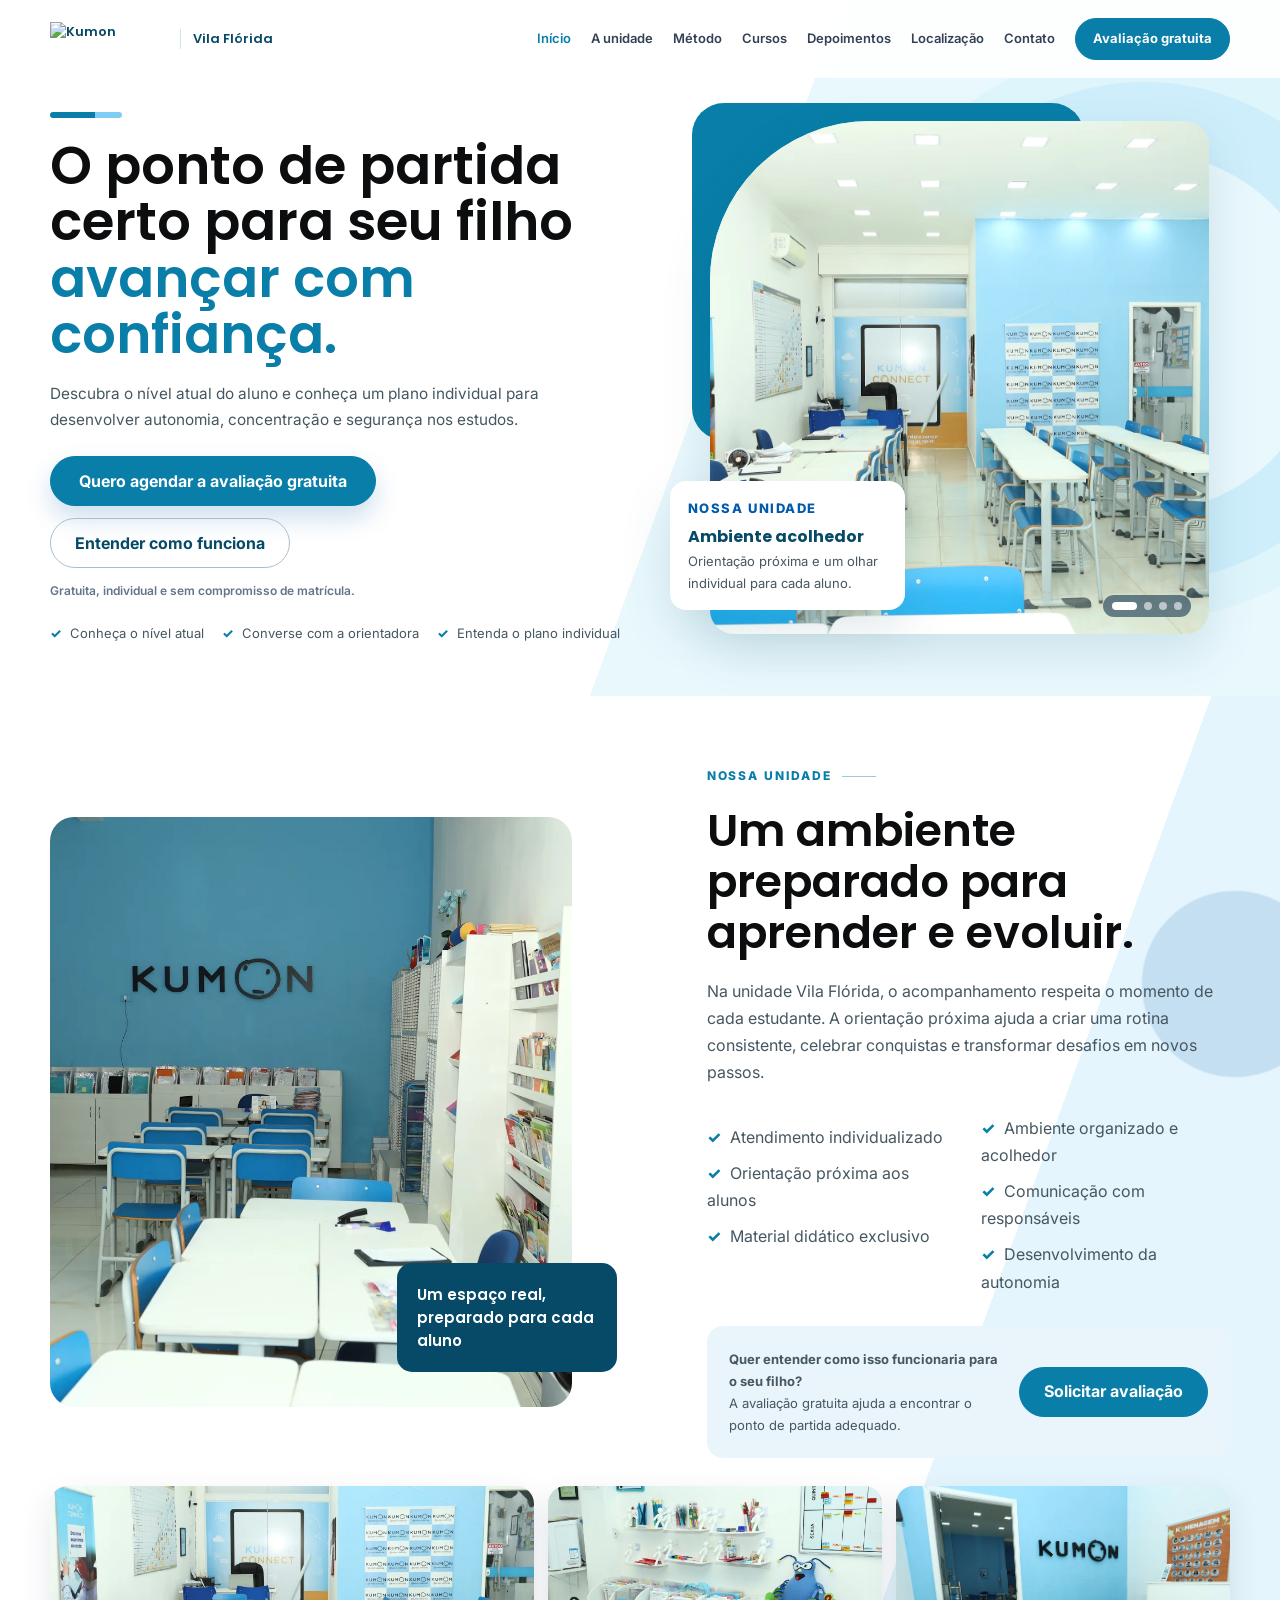
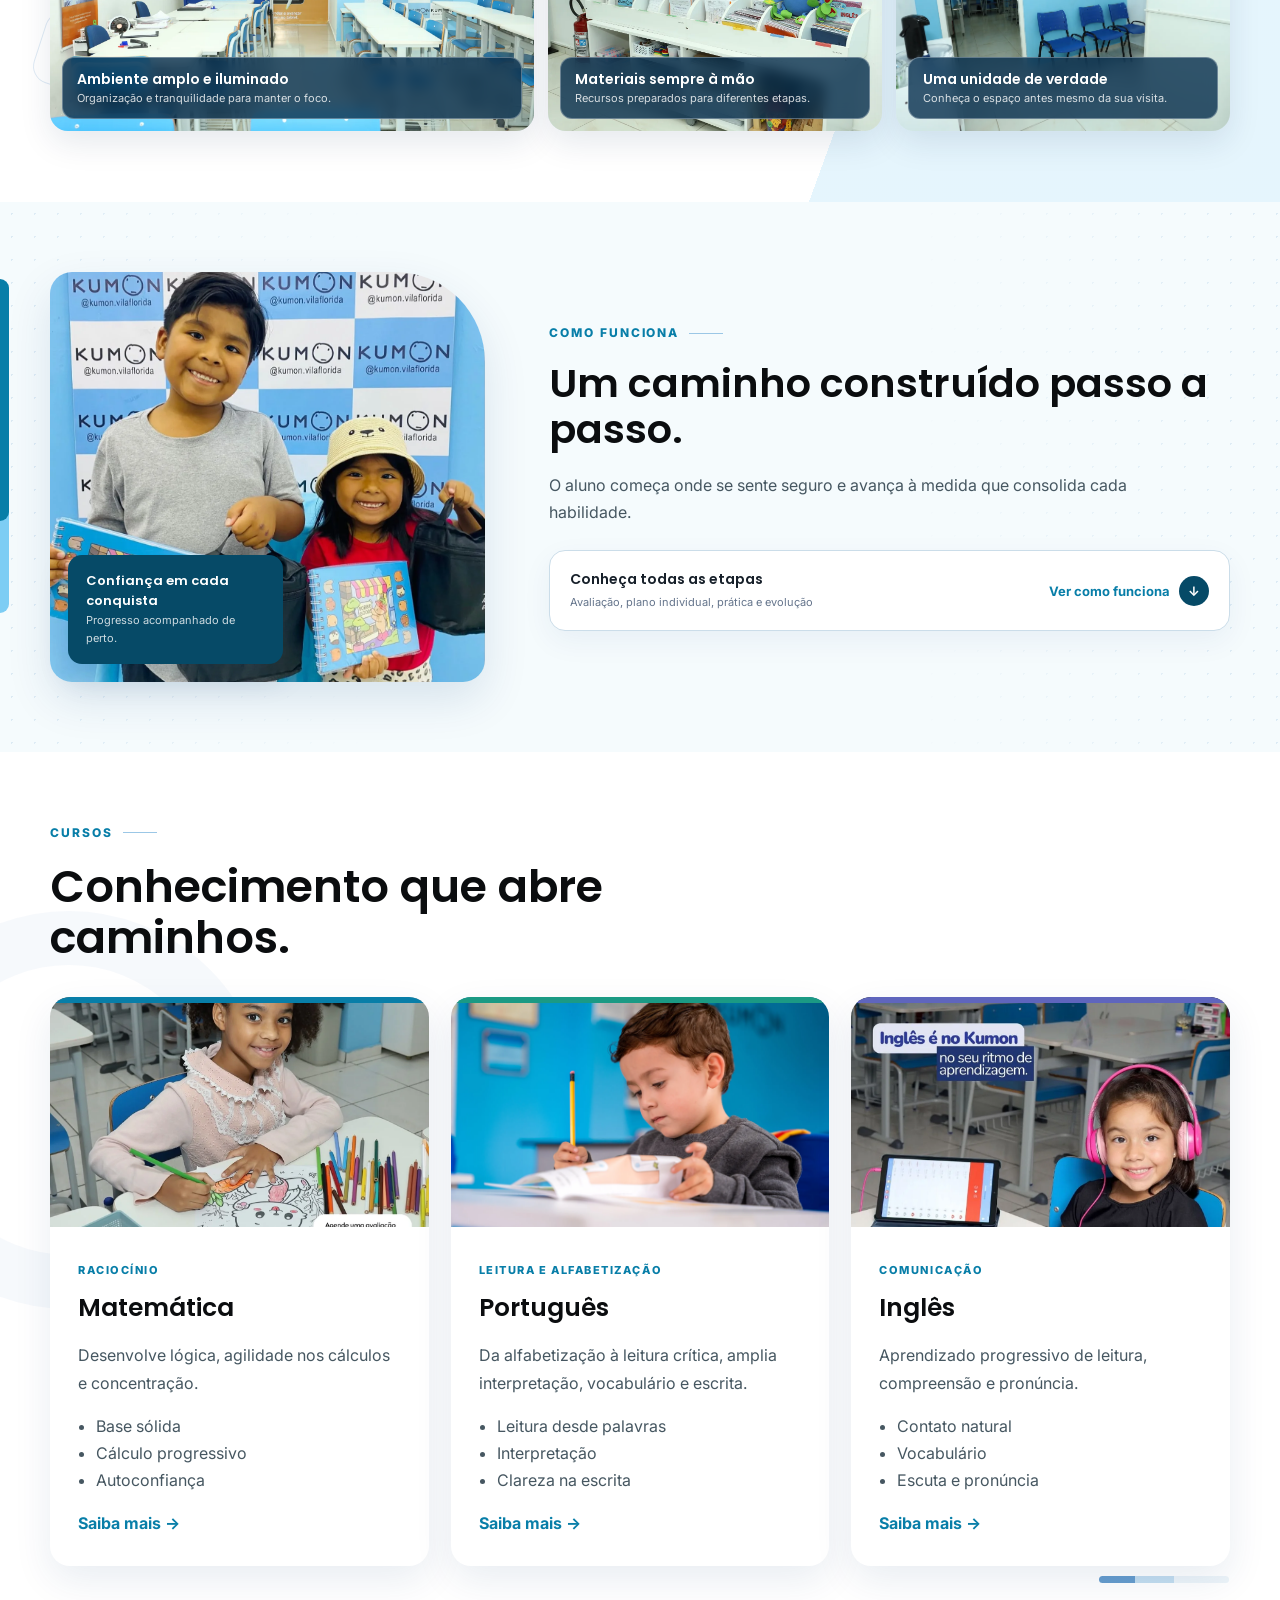
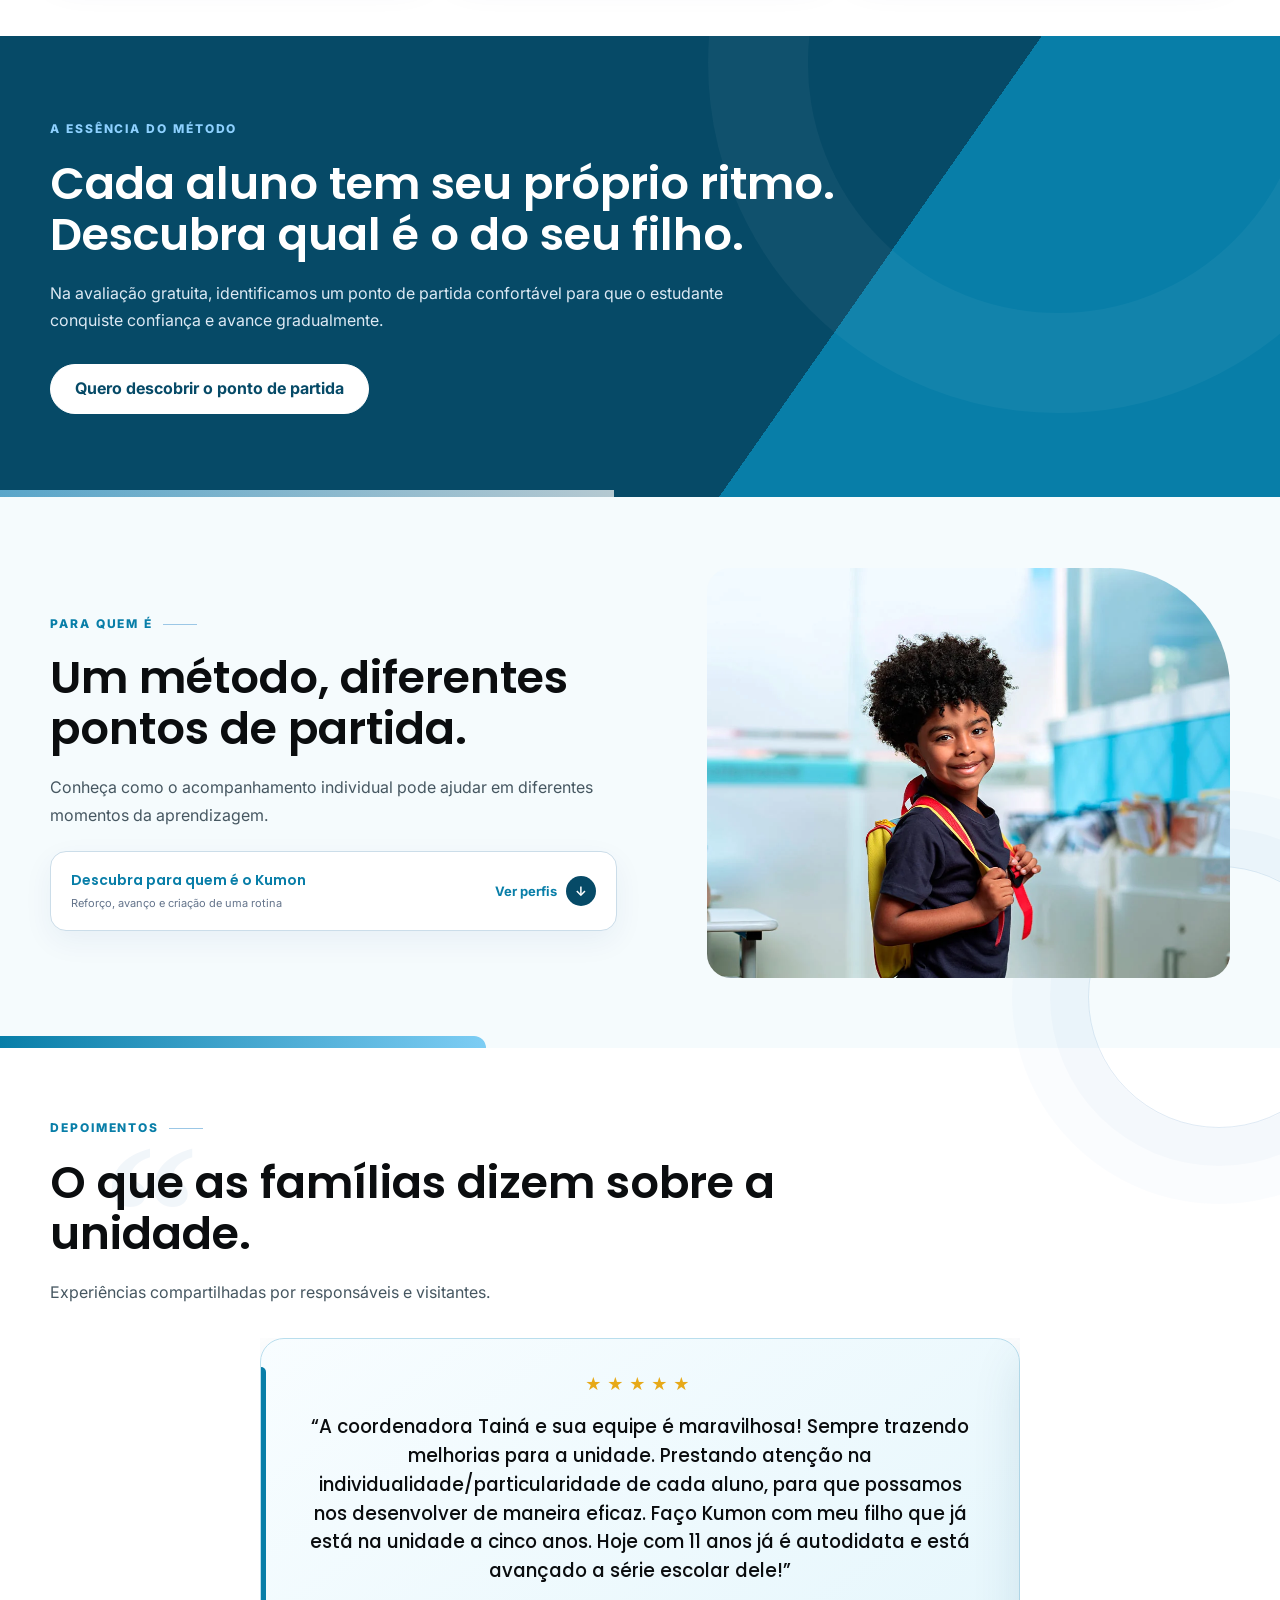
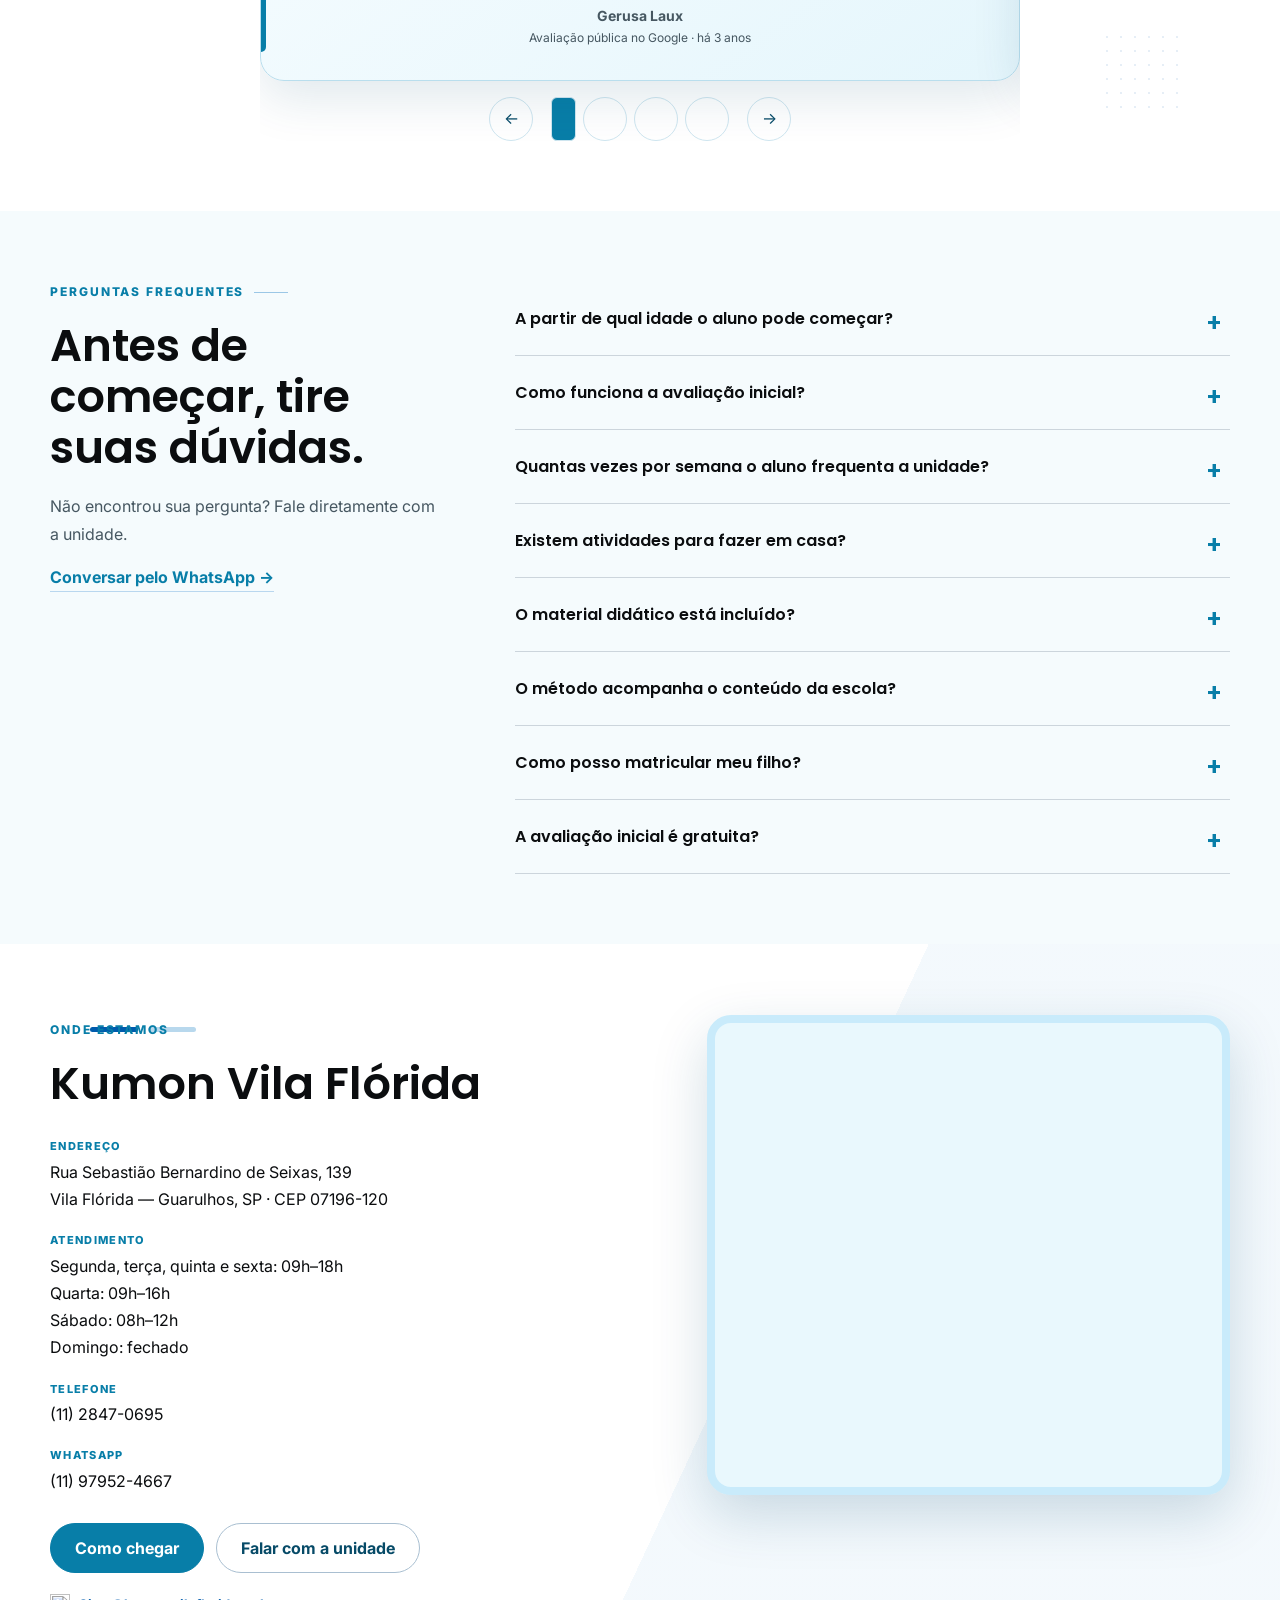
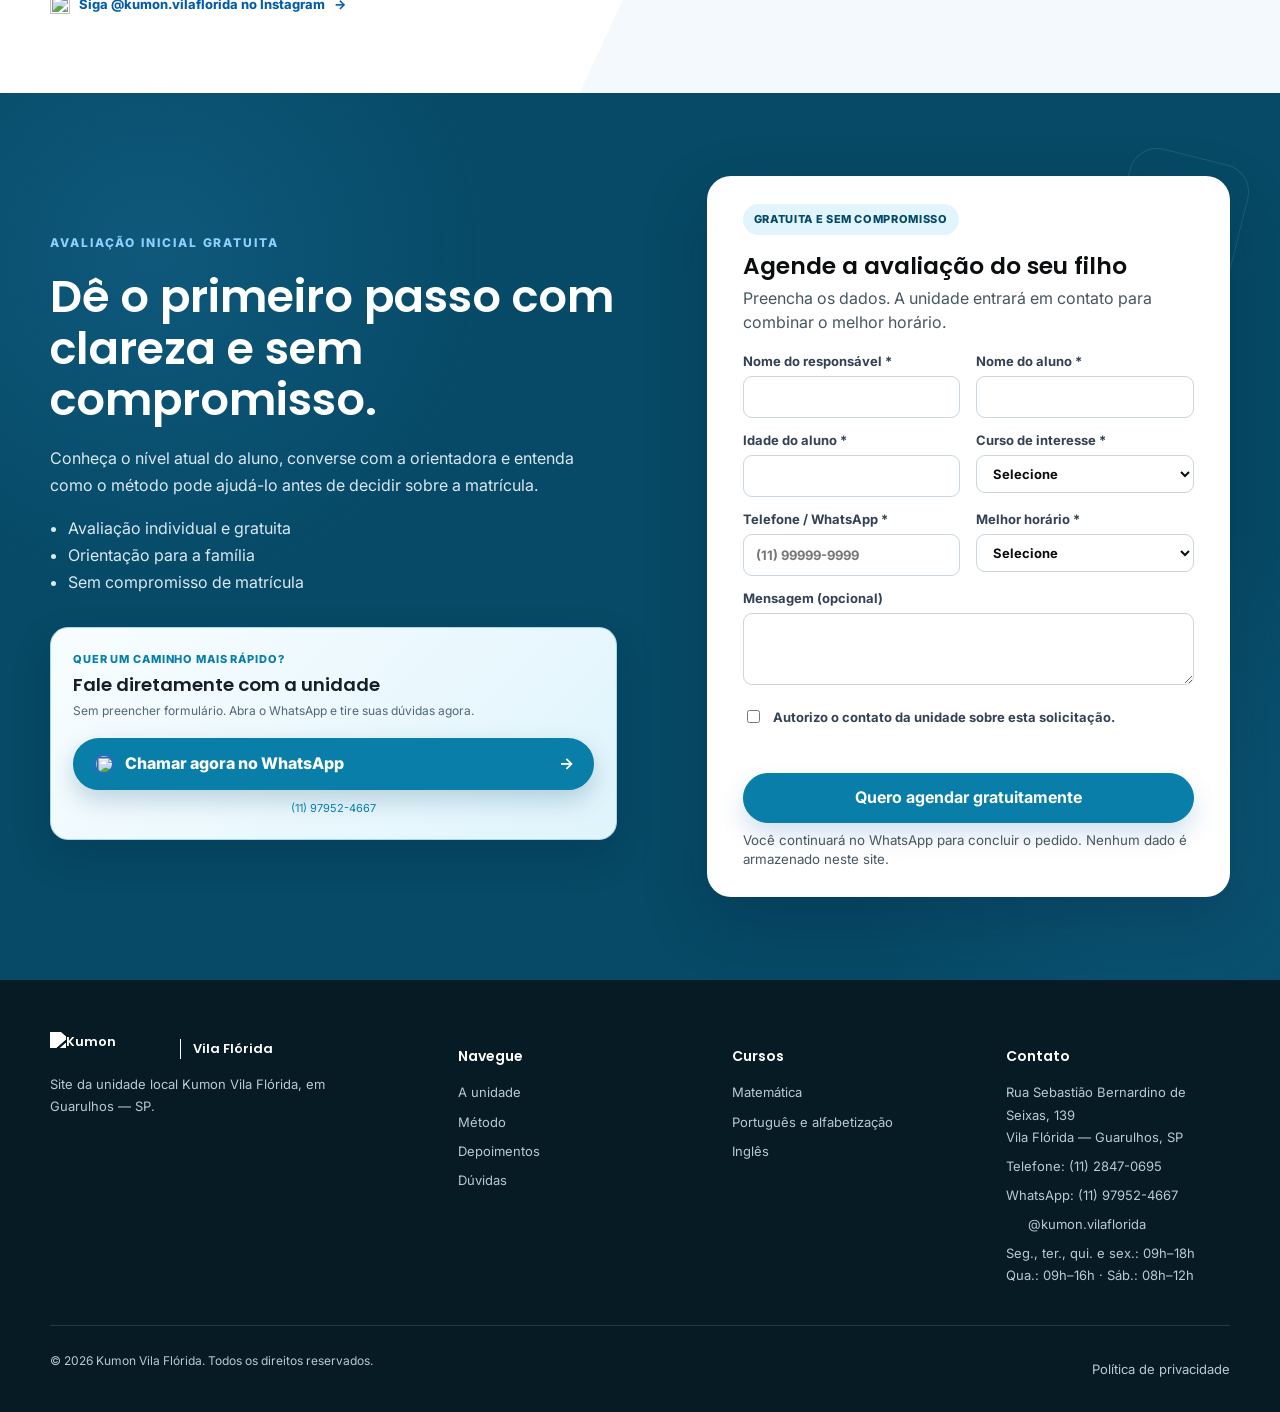
==== index.html @ 20f87015 "Remove imagem secundaria da secao metodo" ====
<!doctype html>
<html lang="pt-BR">
<head>
  <meta charset="utf-8"><meta name="viewport" content="width=device-width,initial-scale=1">
  <title>Kumon Vila Flórida | Educação individualizada em Guarulhos</title>
  <meta name="description" content="Conheça o Kumon Vila Flórida, em Guarulhos. Ensino individualizado de Matemática, Português e Inglês para desenvolver autonomia e confiança.">
  <meta property="og:title" content="Kumon Vila Flórida"><meta property="og:description" content="Aprender no próprio ritmo transforma possibilidades."><meta property="og:type" content="website"><meta name="theme-color" content="#005bac">
  <link rel="icon" type="image/png" sizes="256x256" href="assets/logo/kumon-favicon.png">
  <link rel="apple-touch-icon" href="assets/logo/kumon-favicon.png">
  <link rel="preconnect" href="https://fonts.googleapis.com"><link rel="preconnect" href="https://fonts.gstatic.com" crossorigin>
  <link href="https://fonts.googleapis.com/css2?family=Inter:wght@400;500;600;700&family=Poppins:wght@500;600;700&display=swap" rel="stylesheet">
  <link rel="stylesheet" href="css/style.css"><link rel="stylesheet" href="css/image-overrides.css?v=3"><link rel="stylesheet" href="css/conversion.css"><script src="js/script.js" defer></script>
  <script type="application/ld+json">{"@context":"https://schema.org","@type":"EducationalOrganization","name":"Kumon Vila Flórida","description":"Unidade local do Kumon em Guarulhos — SP.","telephone":"+55 11 2847-0695","address":{"@type":"PostalAddress","streetAddress":"Rua Sebastião Bernardino de Seixas, 139 — Vila Flórida","addressLocality":"Guarulhos","addressRegion":"SP","postalCode":"07196-120","addressCountry":"BR"},"openingHoursSpecification":[{"@type":"OpeningHoursSpecification","dayOfWeek":["Monday","Tuesday","Thursday","Friday"],"opens":"09:00","closes":"18:00"},{"@type":"OpeningHoursSpecification","dayOfWeek":"Wednesday","opens":"09:00","closes":"16:00"},{"@type":"OpeningHoursSpecification","dayOfWeek":"Saturday","opens":"08:00","closes":"12:00"}]}</script>
</head>
<body>
  <a class="skip" href="#conteudo">Pular para o conteúdo</a>
  <header class="header" id="topo"><div class="nav wrap">
    <a class="brand" href="#inicio" aria-label="Kumon Vila Flórida - início"><img src="https://sitecontent.kumon.com.br/sitestg/kumon-website-pt/img/1-022-logo_preto_kumon_footer.png" alt="Kumon" width="150" height="42"><span>Vila Flórida</span></a>
    <button class="menu-toggle" aria-label="Abrir menu" aria-expanded="false"><span></span><span></span><span></span></button>
    <nav class="menu" aria-label="Navegação principal"><a href="#inicio">Início</a><a href="#unidade">A unidade</a><a href="#metodo">Método</a><a href="#cursos">Cursos</a><a href="#depoimentos">Depoimentos</a><a href="#localizacao">Localização</a><a href="#contato">Contato</a><a class="btn btn-small" href="#contato">Avaliação gratuita</a></nav>
  </div></header>

  <main id="conteudo">
    <section class="hero" id="inicio"><div class="wrap hero-grid"><div class="hero-copy reveal">
      <h1>O ponto de partida certo para seu filho <em>avançar com confiança.</em></h1>
      <p class="lead">Descubra o nível atual do aluno e conheça um plano individual para desenvolver autonomia, concentração e segurança nos estudos.</p>
      <div class="actions"><a class="btn btn-primary" href="#contato">Quero agendar a avaliação gratuita</a><a class="btn btn-ghost" href="#metodo">Entender como funciona</a></div>
      <p class="cta-reassurance">Gratuita, individual e sem compromisso de matrícula.</p>
      <ul class="trust"><li>Conheça o nível atual</li><li>Converse com a orientadora</li><li>Entenda o plano individual</li></ul>
    </div><div class="hero-visual reveal"><div class="hero-carousel" aria-label="Conheça o ambiente do Kumon Vila Flórida">
      <img class="hero-slide active" src="assets/images/unidade/sala-ampla.webp" alt="Vista ampla e iluminada da sala de estudos do Kumon Vila Flórida" width="1920" height="1280" fetchpriority="high">
      <img class="hero-slide" src="assets/images/unidade/recepcao-kumon.webp" alt="Recepção do Kumon Vila Flórida com a identidade visual da unidade" width="1600" height="1067">
      <img class="hero-slide" src="assets/images/unidade/ambiente-estudos.webp" alt="Mesas organizadas e espaço preparado para os alunos na unidade Vila Flórida" width="1600" height="1067">
      <img class="hero-slide" src="assets/images/unidade/certificados-orientadora.webp" alt="Espaço da orientadora com certificados e reconhecimentos da unidade" width="1400" height="933">
      <div class="hero-carousel-dots" aria-label="Selecionar imagem da unidade"></div>
    </div><div class="hero-note"><span class="note-kicker">Nossa unidade</span><strong>Ambiente acolhedor</strong><span>Orientação próxima e um olhar individual para cada aluno.</span></div></div></div></section>

    <section class="section" id="unidade"><div class="wrap"><div class="split"><div class="photo-stack reveal"><img src="assets/images/unidade/espaco-individualizado.webp" alt="Área de estudos individualizados do Kumon Vila Flórida" width="1600" height="1067" loading="lazy"><span class="photo-label">Um espaço real, preparado para cada aluno</span></div><div class="reveal">
      <p class="eyebrow">Nossa unidade</p><h2>Um ambiente preparado para aprender e evoluir.</h2><p>Na unidade Vila Flórida, o acompanhamento respeita o momento de cada estudante. A orientação próxima ajuda a criar uma rotina consistente, celebrar conquistas e transformar desafios em novos passos.</p>
      <ul class="checks"><li>Atendimento individualizado</li><li>Orientação próxima aos alunos</li><li>Material didático exclusivo</li><li>Ambiente organizado e acolhedor</li><li>Comunicação com responsáveis</li><li>Desenvolvimento da autonomia</li></ul><div class="inline-cta"><p><strong>Quer entender como isso funcionaria para o seu filho?</strong><br>A avaliação gratuita ajuda a encontrar o ponto de partida adequado.</p><a class="btn" href="#contato">Solicitar avaliação</a></div>
    </div></div><div class="unit-gallery reveal" aria-label="Detalhes do ambiente da unidade"><figure class="unit-gallery-wide"><img src="assets/images/unidade/ambiente-estudos.webp" alt="Sala ampla, clara e organizada do Kumon Vila Flórida" width="1600" height="1067" loading="lazy"><figcaption><strong>Ambiente amplo e iluminado</strong><span>Organização e tranquilidade para manter o foco.</span></figcaption></figure><figure><img src="assets/images/unidade/materiais-organizados.webp" alt="Materiais didáticos e recursos pedagógicos organizados na unidade" width="1400" height="933" loading="lazy"><figcaption><strong>Materiais sempre à mão</strong><span>Recursos preparados para diferentes etapas.</span></figcaption></figure><figure><img src="assets/images/unidade/recepcao-kumon.webp" alt="Recepção acolhedora do Kumon Vila Flórida" width="1600" height="1067" loading="lazy"><figcaption><strong>Uma unidade de verdade</strong><span>Conheça o espaço antes mesmo da sua visita.</span></figcaption></figure></div></div></section>

    <section class="section soft method-collapsible" id="metodo"><div class="wrap"><div class="method-layout"><div class="method-visual reveal"><img class="method-main" src="assets/images/unidade/irmaos-bolivianos.webp" alt="Irmãos alunos do Kumon Vila Flórida com seus materiais" width="1179" height="1448" loading="lazy"><div class="method-caption"><strong>Confiança em cada conquista</strong><span>Progresso acompanhado de perto.</span></div></div><div class="method-content"><div class="section-head reveal"><p class="eyebrow">Como funciona</p><h2>Um caminho construído passo a passo.</h2><p>O aluno começa onde se sente seguro e avança à medida que consolida cada habilidade.</p></div><button class="method-toggle" type="button" aria-expanded="false" aria-controls="method-extra"><span><strong>Conheça todas as etapas</strong><small>Avaliação, plano individual, prática e evolução</small></span><b>Ver como funciona <i>↓</i></b></button><div class="method-extra" id="method-extra" aria-hidden="true"><div class="method-extra-inner"><div class="steps">
      <article class="step reveal"><b>01</b><span class="icon">A</span><div><h3>Avaliação inicial</h3><p>Identificamos o nível atual e as necessidades do aluno.</p></div></article>
      <article class="step reveal"><b>02</b><span class="icon">P</span><div><h3>Plano individual</h3><p>Definimos o ponto de partida adequado para o estudante.</p></div></article>
      <article class="step reveal"><b>03</b><span class="icon">D</span><div><h3>Prática diária</h3><p>Criamos constância com atividades curtas e planejadas.</p></div></article>
      <article class="step reveal"><b>04</b><span class="icon">E</span><div><h3>Evolução contínua</h3><p>Acompanhamos o progresso e os próximos desafios.</p></div></article>
    </div><a class="method-link" href="#contato">Agendar avaliação gratuita <span>→</span></a><div class="routine"><div class="routine-intro"><p class="eyebrow">O Kumon na prática</p><h3>Uma rotina possível de manter.</h3></div><div class="routine-item"><strong>2×</strong><span>por semana na unidade</span></div><div class="routine-item"><strong>1h</strong><span>por aula e matéria</span></div><div class="routine-item"><strong>15–30 min</strong><span>de atividade diária</span></div><div class="routine-item"><strong>Incluso</strong><span>material didático gratuito</span></div></div></div></div></div></div></div></section>

    <section class="section" id="cursos"><div class="wrap"><div class="section-head reveal"><p class="eyebrow">Cursos</p><h2>Conhecimento que abre caminhos.</h2></div><div class="courses">
      <article class="course reveal"><img class="course-math" src="assets/images/unidade/aluna-atividade.webp" alt="Aluna do Kumon Vila Flórida concentrada em uma atividade" width="1179" height="1187" loading="lazy"><div><span>Raciocínio</span><h3>Matemática</h3><p>Desenvolve lógica, agilidade nos cálculos e concentração.</p><ul><li>Base sólida</li><li>Cálculo progressivo</li><li>Autoconfiança</li></ul><a href="#contato">Saiba mais →</a></div></article>
      <article class="course reveal"><img class="course-portuguese" src="assets/images/kumon-escrita-postura-comprension-temprana-edad.webp" alt="Criança praticando escrita com o material do Kumon" width="1600" height="1067" loading="lazy"><div><span>Leitura e alfabetização</span><h3>Português</h3><p>Da alfabetização à leitura crítica, amplia interpretação, vocabulário e escrita.</p><ul><li>Leitura desde palavras</li><li>Interpretação</li><li>Clareza na escrita</li></ul><a href="#contato">Saiba mais →</a></div></article>
      <article class="course reveal"><img class="course-english" src="assets/images/unidade/aluna-ingles.webp" alt="Aluna estudando inglês com o material digital do Kumon Vila Flórida" width="1179" height="1187" loading="lazy"><div><span>Comunicação</span><h3>Inglês</h3><p>Aprendizado progressivo de leitura, compreensão e pronúncia.</p><ul><li>Contato natural</li><li>Vocabulário</li><li>Escuta e pronúncia</li></ul><a href="#contato">Saiba mais →</a></div></article>
    </div></div></section>

    <section class="statement"><div class="wrap reveal"><p class="eyebrow light">A essência do método</p><h2>Cada aluno tem seu próprio ritmo.<br>Descubra qual é o do seu filho.</h2><p>Na avaliação gratuita, identificamos um ponto de partida confortável para que o estudante conquiste confiança e avance gradualmente.</p><a class="btn btn-white" href="#contato">Quero descobrir o ponto de partida</a></div></section>

    <section class="section soft profiles profiles-collapsible"><div class="wrap split"><div class="reveal"><p class="eyebrow">Para quem é</p><h2>Um método, diferentes pontos de partida.</h2><p class="profiles-intro">Conheça como o acompanhamento individual pode ajudar em diferentes momentos da aprendizagem.</p><button class="profiles-toggle" type="button" aria-expanded="false" aria-controls="profiles-extra"><span><strong>Descubra para quem é o Kumon</strong><small>Reforço, avanço e criação de uma rotina</small></span><b>Ver perfis <i>↓</i></b></button><div class="profiles-extra" id="profiles-extra" aria-hidden="true"><div class="profiles-extra-inner"><div class="profile"><b>01</b><div><h3>Reforçar conteúdos</h3><p>Para construir bases e recuperar a segurança.</p></div></div><div class="profile"><b>02</b><div><h3>Ir além da escola</h3><p>Para quem está pronto para avançar.</p></div></div><div class="profile"><b>03</b><div><h3>Criar uma rotina</h3><p>Para desenvolver disciplina e independência.</p></div></div><a class="btn" href="#contato">Solicitar avaliação individual</a></div></div></div><img class="profile-image reveal" src="assets/images/kumon-para-pre-escolares.webp" alt="Aluno chegando para estudar em uma unidade Kumon" width="1200" height="800" loading="lazy"></div></section>

    <section class="section" id="depoimentos"><div class="wrap"><div class="section-head reveal"><p class="eyebrow">Depoimentos</p><h2>O que as famílias dizem sobre a unidade.</h2><p>Experiências compartilhadas por responsáveis e visitantes.</p></div><div class="testimonial-shell reveal"><div class="testimonial-track">
      <article class="testimonial"><div class="stars" aria-label="5 de 5 estrelas">★★★★★</div><blockquote>“A coordenadora Tainá e sua equipe é maravilhosa! Sempre trazendo melhorias para a unidade. Prestando atenção na individualidade/particularidade de cada aluno, para que possamos nos desenvolver de maneira eficaz. Faço Kumon com meu filho que já está na unidade a cinco anos. Hoje com 11 anos já é autodidata e está avançado a série escolar dele!”</blockquote><strong>Gerusa Laux</strong><span>Avaliação pública no Google · há 3 anos</span></article>
      <article class="testimonial"><div class="stars" aria-label="5 de 5 estrelas">★★★★★</div><blockquote>“Amei conhecer essa unidade, o ambiente é amplo, limpo, bem iluminado e silencioso. Bastante aconchegante e propício ao estudo. Além do ambiente gostoso, a orientadora Tainá e sua equipe são bem atenciosos e se aproximam dos alunos de forma a ajudá-los a entender a metodologia e colocar em prática. Recomendo essa unidade!”</blockquote><strong>Eduardo Menezes</strong><span>Avaliação pública no Google · há 3 anos</span></article>
      <article class="testimonial"><div class="stars" aria-label="5 de 5 estrelas">★★★★★</div><blockquote>“Meu filho faz Kumon nesta unidade e estou muito satisfeita! O método ajuda muito no desenvolvimento e disciplina dos estudos, e a equipe é sempre muito atenciosa e dedicada com as crianças. Só tenho a agradecer pelo cuidado e incentivo com os alunos.”</blockquote><strong>Adriele Ribeiro Dantas</strong><span>Avaliação pública no Google · há 4 meses</span></article>
      <article class="testimonial"><div class="stars" aria-label="5 de 5 estrelas">★★★★★</div><blockquote>“São espetaculares, minha pequena tem 9 anos e não sabia ler, em 3 meses já começou ler palavras, em 4 meses já conseguiu ler frases, agora está em mais um desafio que é interpretar, obrigada pelo apoio e carinho. Indico de olhos fechados. Gratidão eterna :)”</blockquote><strong>Fernanda Sastre</strong><span>Avaliação pública no Google · há 1 ano</span></article>
    </div><div class="slider-controls"><button class="slider-prev" aria-label="Depoimento anterior">←</button><div class="dots" aria-label="Selecionar depoimento"></div><button class="slider-next" aria-label="Próximo depoimento">→</button></div></div></div></section>

    <section class="section soft" id="faq"><div class="wrap faq-grid"><div class="reveal"><p class="eyebrow">Perguntas frequentes</p><h2>Antes de começar, tire suas dúvidas.</h2><p>Não encontrou sua pergunta? Fale diretamente com a unidade.</p><a class="text-link" data-wa href="#contato">Conversar pelo WhatsApp →</a></div><div class="accordion reveal">
      <details><summary>A partir de qual idade o aluno pode começar?</summary><p>A indicação depende da avaliação individual e do desenvolvimento do aluno. Os materiais começam por atividades de coordenação motora e pré-alfabetização, permitindo um ponto de partida adequado também para os pequenos.</p></details><details><summary>Como funciona a avaliação inicial?</summary><p>Ela identifica conhecimentos já consolidados, ajuda a definir um ponto de partida confortável e permite que a família conheça a proposta da unidade.</p></details><details><summary>Quantas vezes por semana o aluno frequenta a unidade?</summary><p>O aluno frequenta a unidade duas vezes por semana, com duração de uma hora por matéria cursada. Os dias e horários são combinados com a unidade.</p></details><details><summary>Existem atividades para fazer em casa?</summary><p>Sim. Nos demais dias, o aluno realiza pequenas atividades com duração média de 15 a 30 minutos. Essa constância ajuda a consolidar o hábito de estudos.</p></details><details><summary>O material didático está incluído?</summary><p>Sim. O material didático exclusivo do Kumon é fornecido gratuitamente ao aluno.</p></details><details><summary>O método acompanha o conteúdo da escola?</summary><p>O Kumon trabalha uma sequência própria e individualizada. O aluno fortalece a base e pode avançar gradualmente até conteúdos acima da série escolar.</p></details><details><summary>Como posso matricular meu filho?</summary><p>Comece pela avaliação gratuita. Depois de conhecer o nível atual e o plano sugerido, você poderá decidir com tranquilidade sobre a matrícula.</p></details><details><summary>A avaliação inicial é gratuita?</summary><p>Sim. A avaliação inicial na unidade é gratuita e não exige compromisso de matrícula.</p></details>
    </div></div></section>

    <section class="section" id="localizacao"><div class="wrap location"><div class="reveal"><p class="eyebrow"><span>Onde estamos</span></p><h2>Kumon Vila Flórida</h2><dl><dt>Endereço</dt><dd>Rua Sebastião Bernardino de Seixas, 139<br>Vila Flórida — Guarulhos, SP · CEP 07196-120</dd><dt>Atendimento</dt><dd>Segunda, terça, quinta e sexta: 09h–18h<br>Quarta: 09h–16h<br>Sábado: 08h–12h<br>Domingo: fechado</dd><dt>Telefone</dt><dd><a href="tel:+551128470695">(11) 2847-0695</a></dd><dt>WhatsApp</dt><dd><a data-wa href="#contato">(11) 97952-4667</a></dd></dl><div class="actions"><a class="btn" href="https://www.google.com/maps/search/?api=1&amp;query=Rua+Sebasti%C3%A3o+Bernardino+de+Seixas+139+Vila+Fl%C3%B3rida+Guarulhos+SP+07196-120" target="_blank" rel="noopener">Como chegar</a><a class="btn btn-ghost" data-wa href="#contato">Falar com a unidade</a></div><a class="instagram-link" href="https://www.instagram.com/kumon.vilaflorida/" target="_blank" rel="noopener"><img src="https://cdn.simpleicons.org/instagram/087EA8" alt="" width="20" height="20">Siga @kumon.vilaflorida no Instagram <span>→</span></a></div><iframe class="map-frame" title="Mapa do Kumon Vila Flórida" src="https://www.google.com/maps?q=Rua+Sebasti%C3%A3o+Bernardino+de+Seixas+139,+Vila+Fl%C3%B3rida,+Guarulhos,+SP,+07196-120&amp;output=embed" width="600" height="480" loading="eager" referrerpolicy="no-referrer-when-downgrade"></iframe></div></section>

    <section class="contact" id="contato"><div class="wrap contact-grid"><div class="reveal"><p class="eyebrow light">Avaliação inicial gratuita</p><h2>Dê o primeiro passo com clareza e sem compromisso.</h2><p>Conheça o nível atual do aluno, converse com a orientadora e entenda como o método pode ajudá-lo antes de decidir sobre a matrícula.</p><ul class="contact-points"><li>Avaliação individual e gratuita</li><li>Orientação para a família</li><li>Sem compromisso de matrícula</li></ul><div class="contact-direct"><span>Quer um caminho mais rápido?</span><strong>Fale diretamente com a unidade</strong><small>Sem preencher formulário. Abra o WhatsApp e tire suas dúvidas agora.</small><a data-wa href="#contato"><img src="https://cdn.simpleicons.org/whatsapp/FFFFFF" alt="" width="22" height="22">Chamar agora no WhatsApp <b>→</b></a><em>(11) 97952-4667</em></div></div><form id="contact-form" class="form reveal" novalidate><span class="form-badge">Gratuita e sem compromisso</span><h3>Agende a avaliação do seu filho</h3><p>Preencha os dados. A unidade entrará em contato para combinar o melhor horário.</p><div class="fields"><label>Nome do responsável *<input name="responsavel" required autocomplete="name"></label><label>Nome do aluno *<input name="aluno" required></label><label>Idade do aluno *<input name="idade" type="number" min="2" max="99" required></label><label>Curso de interesse *<select name="curso" required><option value="">Selecione</option><option>Matemática</option><option>Português</option><option>Inglês</option><option>Ainda não sei</option></select></label><label>Telefone / WhatsApp *<input name="telefone" type="tel" required autocomplete="tel" placeholder="(11) 99999-9999"></label><label>Melhor horário *<select name="horario" required><option value="">Selecione</option><option>Manhã</option><option>Tarde</option><option>Noite</option></select></label><label class="full">Mensagem (opcional)<textarea name="mensagem" rows="3"></textarea></label><label class="consent full"><input name="consentimento" type="checkbox" required><span>Autorizo o contato da unidade sobre esta solicitação.</span></label></div><p class="form-status" role="status"></p><button class="btn form-submit" type="submit">Quero agendar gratuitamente</button><small>Você continuará no WhatsApp para concluir o pedido. Nenhum dado é armazenado neste site.</small></form></div></section>
  </main>

  <footer><div class="wrap footer-grid"><div><a class="brand footer-brand" href="#inicio"><img src="https://sitecontent.kumon.com.br/sitestg/kumon-website-pt/img/1-022-logo_preto_kumon_footer.png" alt="Kumon" width="150" height="42"><span>Vila Flórida</span></a><p>Site da unidade local Kumon Vila Flórida, em Guarulhos — SP.</p></div><div><h3>Navegue</h3><a href="#unidade">A unidade</a><a href="#metodo">Método</a><a href="#depoimentos">Depoimentos</a><a href="#faq">Dúvidas</a></div><div><h3>Cursos</h3><a href="#cursos">Matemática</a><a href="#cursos">Português e alfabetização</a><a href="#cursos">Inglês</a></div><div><h3>Contato</h3><p>Rua Sebastião Bernardino de Seixas, 139<br>Vila Flórida — Guarulhos, SP</p><a href="tel:+551128470695">Telefone: (11) 2847-0695</a><a data-wa href="#contato">WhatsApp: (11) 97952-4667</a><a class="footer-social" href="https://www.instagram.com/kumon.vilaflorida/" target="_blank" rel="noopener"><img src="https://cdn.simpleicons.org/instagram/FFFFFF" alt="" width="15" height="15">@kumon.vilaflorida</a><p>Seg., ter., qui. e sex.: 09h–18h<br>Qua.: 09h–16h · Sáb.: 08h–12h</p></div></div><div class="wrap footer-bottom"><span>© 2026 Kumon Vila Flórida. Todos os direitos reservados.</span><a href="#">Política de privacidade</a></div></footer>
  <a class="whatsapp" data-wa href="#contato" aria-label="Agendar avaliação gratuita pelo WhatsApp"><span class="wa-icon"><img src="https://cdn.simpleicons.org/whatsapp/FFFFFF" alt="" width="21" height="21"></span><b>Agendar avaliação</b></a><button class="back-top" aria-label="Voltar ao topo">↑</button>
</body></html>
---- css/style.css ----
:root{--brand-sky:#7dcdf4;--blue:#087ea8;--dark:#064a67;--pale:#e9f8fd;--soft:#f5fbfd;--ink:#0b0d0f;--text:#465761;--white:#fff;--line:#cfe6f0;--green:#20a968;--radius:20px;--shadow:0 18px 50px rgba(6,74,103,.13);--wrap:min(1180px,calc(100% - 40px));--section:clamp(76px,9vw,128px)}
*{box-sizing:border-box}html{scroll-behavior:smooth;scroll-padding-top:90px}body{margin:0;color:var(--text);font:400 16px/1.7 Inter,sans-serif;overflow-x:hidden}body.menu-open{overflow:hidden}img{display:block;max-width:100%;object-fit:cover}a{color:inherit;text-decoration:none}button,input,select,textarea{font:inherit}.wrap{width:var(--wrap);margin:auto}.skip{position:fixed;z-index:999;top:8px;left:8px;transform:translateY(-150%);background:#fff;padding:12px}.skip:focus{transform:none}.header{position:fixed;z-index:100;inset:0 0 auto;height:78px;transition:.3s;background:rgba(255,255,255,.9);backdrop-filter:blur(14px);border-bottom:1px solid transparent}.header.scrolled{height:70px;box-shadow:0 8px 25px rgba(15,35,55,.08);border-color:var(--line)}.nav{height:100%;display:flex;align-items:center;justify-content:space-between}.brand{display:flex;align-items:center;gap:12px;color:var(--dark);font:600 13px Poppins}.brand img{width:118px;height:auto}.brand span{padding-left:12px;border-left:1px solid var(--line)}.menu{display:flex;align-items:center;gap:20px;font-size:13px;font-weight:600;color:#334155}.menu>a:not(.btn){position:relative}.menu>a.active:not(.btn){color:var(--blue)}.btn{display:inline-flex;align-items:center;justify-content:center;min-height:50px;padding:0 24px;border:1px solid var(--blue);border-radius:999px;background:var(--blue);color:#fff;font-weight:700;cursor:pointer;transition:.25s}.btn:hover{background:var(--dark);border-color:var(--dark);transform:translateY(-2px)}.btn-small{min-height:42px;padding:0 17px}.btn-ghost{background:transparent;color:var(--dark);border-color:#a9bfd1}.btn-white{background:#fff;color:var(--dark);border-color:#fff}.disabled{opacity:.55;pointer-events:none}.menu-toggle{display:none;width:46px;height:46px;border:0;background:none}.menu-toggle span{display:block;width:24px;height:2px;margin:5px auto;background:var(--dark);transition:.25s}.hero{padding:clamp(120px,14vw,170px) 0 80px;background:linear-gradient(110deg,#fff 55%,var(--pale) 55%)}.hero-grid,.split,.contact-grid,.location{display:grid;grid-template-columns:1.04fr .96fr;align-items:center;gap:clamp(40px,7vw,90px)}.eyebrow{margin:0 0 18px;color:var(--blue);font-size:12px;font-weight:800;letter-spacing:.16em;text-transform:uppercase}.hero h1{max-width:760px;margin:0;color:var(--ink);font:600 clamp(2.55rem,5.3vw,5rem)/1.05 Poppins}.hero h1 em{color:var(--blue);font-style:normal}.lead{max-width:670px;margin:25px 0 30px;font-size:clamp(1rem,1.4vw,1.16rem)}.actions{display:flex;flex-wrap:wrap;gap:12px}.trust{display:grid;grid-template-columns:repeat(2,1fr);gap:8px 20px;padding:0;margin:30px 0 0;list-style:none;font-size:13px}.trust li:before,.checks li:before{content:'✓';margin-right:9px;color:var(--blue);font-weight:800}.hero-visual{position:relative}.hero-visual:before{content:'';position:absolute;z-index:-1;inset:-18px 25% 38% -18px;border-radius:32px;background:var(--blue)}.hero-visual img{width:100%;height:min(66vh,660px);border-radius:160px 24px 24px 24px;box-shadow:var(--shadow)}.hero-note{position:absolute;left:-40px;bottom:35px;width:235px;padding:20px;border-radius:16px;background:#fff;box-shadow:var(--shadow)}.hero-note strong,.hero-note span{display:block}.hero-note strong{color:var(--dark);font-family:Poppins}.hero-note span{font-size:13px}.section{padding:var(--section) 0}.soft{background:var(--soft)}h2{margin:0 0 20px;color:var(--ink);font:600 clamp(2rem,3.5vw,3.4rem)/1.14 Poppins}h3{color:var(--ink);font:600 1.15rem Poppins}.photo-stack{position:relative}.photo-stack img{width:92%;height:590px;border-radius:24px}.photo-label{position:absolute;right:0;bottom:35px;width:220px;padding:20px;border-radius:15px;background:var(--dark);color:#fff;font:600 15px Poppins}.checks{columns:2;gap:25px;padding:0;margin:28px 0;list-style:none}.checks li{break-inside:avoid;margin:9px 0}.text-link{display:inline-block;color:var(--blue);font-weight:700;border-bottom:1px solid #b9d7ef}.section-head{max-width:740px;margin-bottom:50px}.section-head>p:last-child{max-width:600px}.steps{display:grid;grid-template-columns:repeat(4,1fr);gap:18px}.step{position:relative;min-height:285px;padding:28px;border:1px solid var(--line);border-radius:var(--radius);background:#fff;transition:.3s}.step:hover{transform:translateY(-6px);box-shadow:var(--shadow);border-color:#bcd6e9}.step>b{position:absolute;right:22px;color:#bfd7e9;font:600 2.7rem Poppins}.icon{display:grid;place-items:center;width:48px;height:48px;border-radius:13px;background:var(--pale);color:var(--blue);font-weight:800}.step h3{margin-top:46px}.courses{display:grid;grid-template-columns:repeat(3,1fr);gap:22px}.course{overflow:hidden;border:1px solid var(--line);border-radius:var(--radius);background:#fff;transition:.3s}.course:hover{transform:translateY(-5px);box-shadow:var(--shadow)}.course img{width:100%;height:230px}.course>div{padding:28px}.course div>span{color:var(--blue);font-size:11px;font-weight:800;text-transform:uppercase;letter-spacing:.14em}.course h3{font-size:1.55rem;margin:7px 0}.course ul{padding-left:18px}.course a{color:var(--blue);font-weight:700}.statement{position:relative;overflow:hidden;padding:clamp(80px,10vw,130px) 0;background:var(--dark);color:#dce9f4}.statement:after{content:'';position:absolute;right:-10%;top:-70%;width:500px;height:500px;border:100px solid rgba(255,255,255,.04);border-radius:50%}.statement .wrap{position:relative;z-index:1}.statement h2{max-width:900px;color:#fff}.statement p:not(.eyebrow){max-width:700px;margin:20px 0 30px}.light{color:#8ed1ff}.benefit-grid{display:grid;grid-template-columns:repeat(3,1fr);border-top:1px solid var(--line);border-left:1px solid var(--line)}.benefit{padding:34px;border-right:1px solid var(--line);border-bottom:1px solid var(--line)}.benefit span{color:var(--blue);font-weight:800}.benefit h3{margin:28px 0 8px}.profile{display:flex;gap:20px;padding:20px 0;border-bottom:1px solid var(--line)}.profile b{color:var(--blue)}.profile h3,.profile p{margin:0}.profiles .btn{margin-top:30px}.profile-image{width:100%;height:650px;border-radius:24px 120px 24px 24px}.numbers{padding:55px 0;text-align:center;background:var(--blue);color:#fff}.stats{display:grid;grid-template-columns:repeat(4,1fr)}.stats div{padding:10px;border-right:1px solid rgba(255,255,255,.25)}.stats div:last-child{border:0}.stats strong,.stats span{display:block}.stats strong{font:600 clamp(1.8rem,3vw,3rem) Poppins}.stats span{font-size:13px}.numbers small{display:block;margin:20px auto 0;opacity:.75}.placeholder{font-size:13px;color:#7b8794}.testimonial-shell{overflow:hidden;max-width:860px;margin:auto}.testimonial-track{display:flex;transition:transform .55s ease}.testimonial{min-width:100%;padding:clamp(25px,5vw,55px);text-align:center;border-radius:24px;background:var(--pale)}.stars{color:#e7a918;letter-spacing:5px}.testimonial blockquote{margin:25px auto;color:var(--ink);font:500 clamp(1.25rem,2.2vw,1.8rem)/1.5 Poppins}.testimonial strong,.testimonial span{display:block}.testimonial span{font-size:13px}.slider-controls{display:flex;justify-content:center;align-items:center;gap:18px;margin-top:22px}.slider-controls button{width:44px;height:44px;border:1px solid var(--line);border-radius:50%;background:#fff;color:var(--dark);cursor:pointer}.dots{display:flex;gap:7px}.dot{width:8px;height:8px;padding:0;border:0;border-radius:50%;background:#b7c4cf}.dot.active{width:25px;border-radius:6px;background:var(--blue)}.faq-grid{display:grid;grid-template-columns:.7fr 1.3fr;gap:80px;align-items:start}.accordion details{border-bottom:1px solid #ccd5dc}.accordion summary{position:relative;padding:24px 45px 24px 0;color:var(--ink);font:600 16px Poppins;cursor:pointer;list-style:none}.accordion summary:after{content:'+';position:absolute;right:8px;color:var(--blue);font-size:24px}.accordion details[open] summary:after{content:'−'}.accordion details p{margin:0 50px 24px 0}.location{align-items:stretch}.location dl{margin:28px 0}.location dt{color:var(--blue);font-size:11px;font-weight:800;text-transform:uppercase;letter-spacing:.12em}.location dd{margin:3px 0 18px;color:var(--ink)}.map-placeholder{display:grid;place-content:center;min-height:480px;padding:30px;text-align:center;border-radius:24px;background:linear-gradient(135deg,#dfeaf2,#f1f5f8);border:1px solid var(--line)}.map-placeholder span{color:var(--dark);font:600 1.6rem Poppins}.contact{padding:var(--section) 0;background:var(--dark);color:#d9e8f3}.contact-grid{align-items:start}.contact h2{color:#fff}.contact-points{padding-left:18px}.form{padding:clamp(24px,4vw,45px);border-radius:24px;background:#fff;color:var(--text)}.form h3{margin:0;font-size:1.6rem}.form>p{margin-top:5px}.fields{display:grid;grid-template-columns:1fr 1fr;gap:16px}.fields label{font-size:13px;font-weight:700;color:#334155}.fields input,.fields select,.fields textarea{width:100%;margin-top:6px;padding:12px 14px;border:1px solid #cad5df;border-radius:9px;background:#fff;color:var(--ink);outline:0}.fields input:focus,.fields select:focus,.fields textarea:focus{border-color:var(--blue);box-shadow:0 0 0 3px rgba(0,91,172,.12)}.fields .invalid{border-color:#c62828}.full{grid-column:1/-1}.consent{display:flex;gap:10px;align-items:flex-start}.consent input{width:auto;margin-top:4px}.form .btn{width:100%;margin-top:15px}.form small{display:block;margin-top:12px}.form-status{min-height:22px;color:#b42318;font-weight:700;font-size:13px}footer{padding:70px 0 25px;background:#071f34;color:#b9c9d6}footer h3{color:#fff;font-size:14px}footer a:not(.brand),footer p{display:block;margin:7px 0;font-size:13px}.footer-grid{display:grid;grid-template-columns:1.6fr repeat(3,1fr);gap:50px}.footer-brand{filter:brightness(0) invert(1);width:max-content}.footer-grid>div:first-child p{max-width:280px}.footer-bottom{display:flex;justify-content:space-between;padding-top:25px;margin-top:45px;border-top:1px solid rgba(255,255,255,.12);font-size:12px}.whatsapp{position:fixed;z-index:80;right:22px;bottom:24px;display:flex;align-items:center;gap:9px;padding:10px 16px 10px 10px;border-radius:999px;background:var(--green);color:#fff;box-shadow:0 10px 30px rgba(0,0,0,.2);opacity:0;transform:translateY(20px);pointer-events:none;transition:.3s}.whatsapp.show{opacity:1;transform:none;pointer-events:auto}.wa-icon{display:grid;place-items:center;width:34px;height:34px;border:2px solid #fff;border-radius:50%;font-weight:800}.back-top{position:fixed;z-index:79;right:25px;bottom:90px;width:42px;height:42px;border:1px solid var(--line);border-radius:50%;background:#fff;color:var(--dark);opacity:0;pointer-events:none;transition:.3s}.back-top.show{opacity:1;pointer-events:auto}.reveal{opacity:0;transform:translateY(25px);transition:opacity .7s,transform .7s}.reveal.visible{opacity:1;transform:none}:focus-visible{outline:3px solid #f4b942;outline-offset:3px}
@media(max-width:1024px){.menu{position:fixed;inset:78px 0 auto;background:#fff;display:flex;flex-direction:column;align-items:stretch;padding:24px 20px;transform:translateY(-130%);opacity:0;transition:.3s;box-shadow:0 20px 35px rgba(0,0,0,.1)}.menu.open{transform:none;opacity:1}.menu a{padding:8px}.menu-toggle{display:block}.menu-toggle.active span:nth-child(1){transform:translateY(7px) rotate(45deg)}.menu-toggle.active span:nth-child(2){opacity:0}.menu-toggle.active span:nth-child(3){transform:translateY(-7px) rotate(-45deg)}.hero-grid{gap:35px}.steps{grid-template-columns:repeat(2,1fr)}.courses{grid-template-columns:repeat(2,1fr)}.course:last-child{grid-column:1/-1;max-width:calc(50% - 11px)}.footer-grid{grid-template-columns:repeat(2,1fr)}}
@media(max-width:768px){:root{--wrap:min(100% - 30px,620px)}.hero{background:linear-gradient(#fff 60%,var(--pale) 60%);padding-bottom:60px}.hero-grid,.split,.contact-grid,.location,.faq-grid{grid-template-columns:1fr}.hero-copy{order:1}.hero-visual{order:2}.hero-visual img{height:500px}.hero-note{left:15px}.trust{grid-template-columns:1fr}.split{gap:45px}.photo-stack img{width:100%;height:470px}.photo-label{right:10px}.steps,.courses,.benefit-grid{grid-template-columns:1fr}.course:last-child{grid-column:auto;max-width:none}.benefit-grid{border-left:0}.benefit{border-left:1px solid var(--line)}.profile-image{height:470px;grid-row:1}.stats{grid-template-columns:repeat(2,1fr);gap:25px}.stats div:nth-child(2){border-right:0}.fields{grid-template-columns:1fr}.full{grid-column:auto}.footer-grid{grid-template-columns:1fr 1fr}.faq-grid{gap:30px}}
@media(max-width:480px){.brand img{width:100px}.brand span{font-size:11px}.actions{flex-direction:column}.actions .btn{width:100%}.hero h1{font-size:2.45rem}.hero-visual img{height:420px;border-radius:100px 20px 20px}.hero-note{position:relative;left:auto;bottom:auto;margin:-28px 15px 0;width:auto}.checks{columns:1}.steps{grid-template-columns:1fr}.stats{grid-template-columns:1fr}.stats div{border:0;border-bottom:1px solid rgba(255,255,255,.2)}.footer-grid{grid-template-columns:1fr}.footer-bottom{flex-direction:column;gap:10px}.whatsapp{padding:10px}.whatsapp b{display:none}.back-top{right:20px}.profile-image{height:400px}}
@media(prefers-reduced-motion:reduce){html{scroll-behavior:auto}*,*:before,*:after{animation-duration:.01ms!important;transition-duration:.01ms!important}.reveal{opacity:1;transform:none}}
---- css/image-overrides.css ----
/* Enquadramentos específicos das fotografias locais em diferentes proporções. */
.hero-visual img{object-position:54% center}
.hero-carousel{position:relative;width:100%;height:min(57vh,520px);overflow:hidden;border-radius:160px 24px 24px 24px;box-shadow:var(--shadow);background:#dceaf4}
.hero-carousel .hero-slide{position:absolute;inset:0;width:100%;height:100%;border-radius:0;box-shadow:none;opacity:0;transform:scale(1.035);transition:opacity .9s ease,transform 5.6s ease;pointer-events:none}
.hero-carousel .hero-slide.active{opacity:1;transform:scale(1)}
.hero-carousel-dots{position:absolute;z-index:3;right:18px;bottom:17px;display:flex;gap:7px;padding:7px 9px;border-radius:999px;background:rgba(0,35,65,.54);backdrop-filter:blur(6px)}
.hero-carousel-dots button{width:8px;height:8px;padding:0;border:0;border-radius:999px;background:rgba(255,255,255,.58);cursor:pointer;transition:.25s}
.hero-carousel-dots button.active{width:25px;background:#fff}
.photo-stack img{object-position:56% center}
.course-math{object-position:48% 60%}
.course-portuguese{object-position:58% 48%}
.course-english{object-position:50% top}
.profile-image{object-position:57% center}
.map-frame{display:block;width:100%;min-height:480px;border:0;border-radius:24px;background:#eaf4fb}
.unit-gallery{display:grid;grid-template-columns:1.45fr 1fr 1fr;gap:14px;margin-top:28px}
.unit-gallery figure{position:relative;min-width:0;height:245px;margin:0;overflow:hidden;border-radius:18px;background:#dceaf4;box-shadow:0 12px 32px rgba(3,43,75,.1)}
.unit-gallery img{width:100%;height:100%;object-fit:cover;transition:transform .45s ease}
.unit-gallery figure:hover img{transform:scale(1.035)}
.unit-gallery figcaption{position:absolute;inset:auto 12px 12px;padding:12px 14px;border:1px solid rgba(255,255,255,.3);border-radius:12px;background:rgba(3,43,75,.78);color:#fff;backdrop-filter:blur(7px)}
.unit-gallery figcaption strong,.unit-gallery figcaption span{display:block}
.unit-gallery figcaption strong{font:600 14px/1.3 Poppins}
.unit-gallery figcaption span{margin-top:3px;font-size:11px;line-height:1.35;color:rgba(255,255,255,.82)}
.unit-gallery-wide img{object-position:center 58%}

@media(max-width:768px){
  .hero-visual img{object-position:52% center}
  .hero-carousel{height:310px;border-radius:75px 18px 18px}
  .hero-carousel-dots{right:12px;bottom:90px}
  .photo-stack img{object-position:55% center}
  .profile-image{object-position:55% center}
  .unit-gallery{display:flex;gap:12px;margin:25px -15px 0;padding:0 15px 6px;overflow-x:auto;scroll-snap-type:x mandatory;scrollbar-width:none}
  .unit-gallery::-webkit-scrollbar{display:none}
  .unit-gallery figure{flex:0 0 82%;height:235px;scroll-snap-align:center}
}

@media(prefers-reduced-motion:reduce){.hero-carousel .hero-slide{transition:none;transform:none}}
---- css/conversion.css ----
main{overflow:hidden}
main>section{position:relative;isolation:isolate}
main>section>.wrap{position:relative;z-index:2}
.section .eyebrow:not(.light){display:flex;align-items:center;gap:10px}
.section .eyebrow:not(.light):after{content:'';display:block;width:34px;height:1px;background:#9bc7e6}
#unidade:before{content:'';position:absolute;z-index:-1;right:-110px;top:12%;width:310px;height:310px;border-radius:50%;background:radial-gradient(circle,rgba(0,91,172,.075) 0 42%,transparent 43%)}
#unidade:after{content:'';position:absolute;z-index:-1;left:3%;bottom:10%;width:72px;height:72px;border:1px solid rgba(0,91,172,.13);border-radius:18px;transform:rotate(18deg)}
#metodo:before{content:'';position:absolute;z-index:-1;inset:0;background-image:radial-gradient(rgba(0,91,172,.11) .8px,transparent .8px);background-size:24px 24px;mask-image:linear-gradient(90deg,#000,transparent 24%,transparent 76%,#000);opacity:.45}
#cursos:before{content:'';position:absolute;z-index:-1;left:-130px;top:18%;width:290px;height:290px;border:54px solid rgba(0,91,172,.035);border-radius:50%}
#cursos:after{content:'';position:absolute;z-index:-1;right:4%;bottom:6%;width:130px;height:7px;border-radius:999px;background:linear-gradient(90deg,#005bac 0 28%,#9bc7e6 28% 58%,#e1edf5 58%);opacity:.6}
.profiles:before{content:'';position:absolute;z-index:-1;right:-70px;bottom:-80px;width:260px;height:260px;border:1px solid rgba(0,91,172,.13);border-radius:50%;box-shadow:0 0 0 38px rgba(0,91,172,.025),0 0 0 76px rgba(0,91,172,.018)}
#depoimentos:before{content:'“';position:absolute;z-index:-1;left:8%;top:9%;color:rgba(0,91,172,.055);font:700 12rem/1 Georgia,serif}
#depoimentos:after{content:'';position:absolute;z-index:-1;right:7%;bottom:12%;width:90px;height:90px;background-image:radial-gradient(rgba(0,91,172,.2) 1.5px,transparent 1.5px);background-size:14px 14px;opacity:.5}
#localizacao{background:linear-gradient(115deg,#fff 0 57%,rgba(234,244,251,.55) 57%)}
#localizacao:before{content:'';position:absolute;z-index:-1;left:7%;top:11%;width:48px;height:5px;border-radius:8px;background:#005bac;box-shadow:58px 0 0 #b8d8ed}
.contact:before{content:'';position:absolute;z-index:-1;inset:0;background:radial-gradient(circle at 12% 18%,rgba(63,165,230,.16),transparent 25%),radial-gradient(circle at 91% 84%,rgba(63,165,230,.1),transparent 23%)}
.contact:after{content:'';position:absolute;z-index:-1;right:3%;top:7%;width:120px;height:120px;border:1px solid rgba(255,255,255,.1);border-radius:28px;transform:rotate(14deg)}
.motion-ready main>section.section-flow{opacity:0;transform:translateY(26px);transition:opacity .65s cubic-bezier(.22,1,.36,1),transform .65s cubic-bezier(.22,1,.36,1)}
.motion-ready main>section.section-flow.section-in-view{opacity:1;transform:translateY(0)}
.section{padding-top:clamp(54px,5.5vw,78px);padding-bottom:clamp(54px,5.5vw,78px)}
.section-head{margin-bottom:34px}
.statement{padding-top:clamp(62px,6.5vw,88px);padding-bottom:clamp(62px,6.5vw,88px)}
.contact{padding-top:clamp(62px,6.5vw,88px);padding-bottom:clamp(62px,6.5vw,88px)}
.contact .contact-grid{align-items:center}
.contact .form{padding:28px 36px}
.contact .form h3{font-size:1.45rem}
.contact .form>p{margin:3px 0 16px;line-height:1.5}
.contact .fields{gap:11px 16px}
.contact .fields input,.contact .fields select,.contact .fields textarea{padding:9px 12px;margin-top:4px}
.contact .fields textarea{height:72px;min-height:72px;resize:vertical}
.contact .consent{margin-top:3px}
.contact .form-status{margin:4px 0;min-height:18px}
.contact .form .btn{min-height:50px;margin-top:8px}
.contact .form small{margin-top:8px;line-height:1.45}
footer{padding-top:52px}
.footer-bottom{margin-top:32px}
.eyebrow-dot{display:inline-block;width:8px;height:8px;margin-right:5px;border-radius:50%;background:#24aa6b;box-shadow:0 0 0 5px rgba(36,170,107,.12)}
.btn-primary{min-height:56px;padding-inline:28px;box-shadow:0 12px 26px rgba(0,91,172,.2)}
.cta-reassurance{margin:13px 0 0;color:#64748b;font-size:12px;font-weight:600}
.note-kicker{margin-bottom:4px;color:#005bac;font-size:10px;font-weight:800;text-transform:uppercase;letter-spacing:.12em}
.conversion-strip{position:relative;z-index:3;padding:26px 0;background:#fff;border-top:1px solid #e5edf3;border-bottom:1px solid #e5edf3;box-shadow:0 12px 30px rgba(0,59,112,.05)}
.conversion-grid{display:grid;grid-template-columns:repeat(3,1fr) auto;align-items:center;gap:24px}
.conversion-grid>div{display:flex;align-items:center;gap:13px}
.conversion-grid b{display:grid;place-items:center;width:36px;height:36px;flex:0 0 auto;border-radius:50%;background:#eaf4fb;color:#005bac}
.conversion-grid span,.conversion-grid strong,.conversion-grid small{display:block}.conversion-grid strong{color:#17202a;font-size:13px}.conversion-grid small{color:#64748b;font-size:11px}
.strip-link{color:#005bac;font-size:13px;font-weight:800;white-space:nowrap}
.inline-cta{display:flex;align-items:center;justify-content:space-between;gap:20px;margin-top:30px;padding:22px;border-radius:16px;background:#eaf4fb}.inline-cta p{margin:0;font-size:13px}.inline-cta .btn{flex:0 0 auto}
.method-cta{display:flex;align-items:center;justify-content:space-between;gap:25px;margin-top:28px;padding:25px 28px;border-radius:18px;background:#003b70;color:#dce9f4}.method-cta strong,.method-cta span{display:block}.method-cta strong{color:#fff;font-family:Poppins}.method-cta span{font-size:13px}.method-cta .btn{background:#fff;color:#003b70;border-color:#fff;flex:0 0 auto}
.form-badge{display:inline-flex;margin-bottom:14px;padding:6px 11px;border-radius:999px;background:#e6f7ef;color:#16774d;font-size:11px;font-weight:800;text-transform:uppercase;letter-spacing:.06em}
.form-submit{min-height:56px;box-shadow:0 12px 25px rgba(0,91,172,.18)}
.contact-direct{position:relative;margin-top:30px;padding:22px;border:1px solid #b9d8ec;border-radius:18px;background:linear-gradient(135deg,#f7fbfe,#dceefa);box-shadow:0 16px 38px rgba(0,20,40,.18)}.contact-direct span,.contact-direct strong,.contact-direct small,.contact-direct em{display:block}.contact-direct span{color:#005bac;font-size:11px;font-weight:800;text-transform:uppercase;letter-spacing:.08em}.contact-direct strong{margin:3px 0;color:#17202a;font:600 1.15rem Poppins}.contact-direct small{max-width:430px;color:#526579;font-size:12px}.contact-direct a{display:flex;align-items:center;justify-content:center;gap:10px;min-height:52px;margin-top:16px;padding:0 18px;border:2px solid #005bac;border-radius:999px;background:#005bac;color:#fff;font-weight:800;box-shadow:0 10px 24px rgba(0,59,112,.2);transition:.25s}.contact-direct a:hover{background:#003b70;color:#fff;border-color:#003b70;transform:translateY(-2px)}.contact-direct a img{width:22px;height:22px;padding:3px;border-radius:50%;background:#1d73b8}.contact-direct a b{margin-left:auto}.contact-direct em{margin-top:9px;color:#005bac;font-size:11px;font-style:normal;text-align:center}
.hero{padding-top:112px;padding-bottom:52px}
.hero h1{max-width:660px;font-size:clamp(2.55rem,4.15vw,3.75rem);line-height:1.06}
.hero .lead{max-width:620px;margin:18px 0 23px;font-size:clamp(.96rem,1.2vw,1.08rem)}
.hero .trust{grid-template-columns:repeat(3,max-content);gap:10px 18px;margin-top:20px}
.hero-visual img{height:min(57vh,520px)}
.hero-note{bottom:24px;padding:16px 18px}
.hero .actions .btn{min-height:50px}
#depoimentos{padding-top:clamp(54px,5.5vw,78px);padding-bottom:clamp(54px,5.5vw,78px)}
#depoimentos .section-head{margin-bottom:32px}
#depoimentos .testimonial-shell{max-width:760px}
#depoimentos .testimonial{padding:32px clamp(24px,4vw,48px);border:1px solid #dce8f1;background:#f1f7fb}
#depoimentos .testimonial blockquote{max-width:660px;margin:15px auto 18px;font:500 clamp(1rem,1.45vw,1.24rem)/1.55 Poppins}
#depoimentos .testimonial strong{font-size:14px}
#depoimentos .testimonial>span{font-size:12px}
#depoimentos .slider-controls{margin-top:16px}
.routine{display:grid;grid-template-columns:1.35fr repeat(4,1fr);gap:0;margin-top:28px;border:1px solid #d8e3eb;border-radius:18px;background:#fff;overflow:hidden}.routine>div{padding:25px}.routine>div+div{border-left:1px solid #d8e3eb}.routine-intro h3{margin:0 0 6px}.routine-intro p{margin:0;font-size:13px}.routine-intro .eyebrow{margin-bottom:8px}.routine-item{display:flex;flex-direction:column;justify-content:center}.routine-item strong{color:#005bac;font:600 clamp(1.45rem,2.4vw,2.1rem) Poppins}.routine-item span{font-size:12px;line-height:1.45}
.method-layout{display:grid;grid-template-columns:.78fr 1.22fr;align-items:center;gap:clamp(35px,5vw,68px)}
.method-content .section-head{margin-bottom:24px}.method-content .section-head h2{font-size:clamp(2rem,3.1vw,3rem)}
.method-visual{position:relative;min-height:540px;padding-right:46px;padding-bottom:65px}.method-main{width:100%;height:475px;border-radius:22px 90px 22px 22px;object-position:center;box-shadow:0 18px 45px rgba(0,59,112,.12)}.method-small{position:absolute;right:0;bottom:0;width:52%;height:180px;border:8px solid #f5f7f9;border-radius:18px;object-position:center}.method-caption{position:absolute;left:18px;bottom:28px;max-width:215px;padding:16px 18px;border-radius:14px;background:#003b70;color:#fff;box-shadow:0 12px 30px rgba(0,59,112,.18)}.method-caption strong,.method-caption span{display:block}.method-caption strong{font:600 13px Poppins}.method-caption span{font-size:11px;opacity:.8}
.method-content .steps{grid-template-columns:repeat(2,1fr);gap:12px}.method-content .step{display:grid;grid-template-columns:40px 1fr;align-items:start;gap:13px;min-height:0;padding:18px;border-radius:15px}.method-content .step>b{right:14px;top:10px;font-size:1.6rem}.method-content .step .icon{width:40px;height:40px;border-radius:11px}.method-content .step h3{margin:2px 30px 4px 0;font-size:1rem}.method-content .step p{margin:0;font-size:12px;line-height:1.5}.method-link{display:inline-flex;align-items:center;gap:12px;margin-top:20px;color:#005bac;font-weight:800}.method-link span{display:grid;place-items:center;width:30px;height:30px;border-radius:50%;background:#005bac;color:#fff}
.method-toggle{display:flex;align-items:center;justify-content:space-between;gap:24px;width:100%;padding:18px 20px;border:1px solid #cbdde9;border-radius:16px;background:#fff;color:#17202a;text-align:left;cursor:pointer;box-shadow:0 10px 30px rgba(0,59,112,.06);transition:.25s}.method-toggle:hover{border-color:#80b7db;transform:translateY(-2px)}.method-toggle span,.method-toggle strong,.method-toggle small{display:block}.method-toggle strong{font:600 14px Poppins}.method-toggle small{margin-top:3px;color:#64748b;font-size:11px}.method-toggle b{display:flex;align-items:center;gap:9px;flex:0 0 auto;color:#005bac;font-size:13px}.method-toggle i{display:grid;place-items:center;width:30px;height:30px;border-radius:50%;background:#005bac;color:#fff;font-style:normal;transition:transform .35s}.method-expanded .method-toggle i{transform:rotate(180deg)}
.method-extra{display:grid;grid-template-rows:0fr;opacity:0;transition:grid-template-rows .5s cubic-bezier(.22,1,.36,1),opacity .3s ease}.method-extra-inner{min-height:0;overflow:hidden;padding-top:0;transition:padding-top .4s}.method-expanded .method-extra{grid-template-rows:1fr;opacity:1}.method-expanded .method-extra-inner{padding-top:20px}
.method-collapsible:not(.method-expanded) .method-visual{min-height:410px;padding-bottom:0}.method-collapsible:not(.method-expanded) .method-main{height:410px}.method-collapsible:not(.method-expanded) .method-small{display:none}.method-collapsible:not(.method-expanded) .method-caption{bottom:18px}
.profiles-intro{max-width:570px;margin:0 0 22px}.profiles-toggle{display:flex;align-items:center;justify-content:space-between;gap:22px;width:100%;padding:18px 20px;border:1px solid #cbdde9;border-radius:16px;background:#fff;color:#17202a;text-align:left;cursor:pointer;box-shadow:0 10px 30px rgba(0,59,112,.06);transition:.25s}.profiles-toggle:hover{border-color:#80b7db;transform:translateY(-2px)}.profiles-toggle span,.profiles-toggle strong,.profiles-toggle small{display:block}.profiles-toggle strong{font:600 14px Poppins}.profiles-toggle small{margin-top:3px;color:#64748b;font-size:11px}.profiles-toggle b{display:flex;align-items:center;gap:9px;flex:0 0 auto;color:#005bac;font-size:13px}.profiles-toggle i{display:grid;place-items:center;width:30px;height:30px;border-radius:50%;background:#005bac;color:#fff;font-style:normal;transition:transform .35s}.profiles-expanded .profiles-toggle i{transform:rotate(180deg)}
.profiles-extra{display:grid;grid-template-rows:0fr;opacity:0;transition:grid-template-rows .5s cubic-bezier(.22,1,.36,1),opacity .3s}.profiles-extra-inner{min-height:0;overflow:hidden}.profiles-expanded .profiles-extra{grid-template-rows:1fr;opacity:1}.profiles-expanded .profiles-extra-inner{padding-top:12px}.profiles-collapsible .profile-image{height:410px;transition:height .5s cubic-bezier(.22,1,.36,1)}.profiles-collapsible.profiles-expanded .profile-image{height:650px}
#metodo{padding-top:clamp(54px,5.5vw,78px);padding-bottom:clamp(54px,5.5vw,78px)}
#metodo .routine{margin-top:32px}.routine>div{padding:19px 22px}.routine-intro .eyebrow{margin-bottom:4px}.routine-intro h3{font-size:1rem}.routine-item strong{font-size:clamp(1.25rem,2vw,1.7rem)}
.course-path{margin-top:55px;padding:clamp(28px,5vw,50px);border-radius:24px;background:#f5f7f9}.course-path-head{max-width:720px}.course-path-head h3{margin:0;font-size:clamp(1.5rem,2.7vw,2.2rem)}.course-path-head>p:last-child{margin-top:8px}.path-grid{display:grid;grid-template-columns:repeat(3,1fr);gap:18px;margin:30px 0}.path-grid article{padding:25px;border:1px solid #dce5ec;border-radius:16px;background:#fff}.path-icon{display:grid;place-items:center;width:42px;height:42px;border-radius:12px;background:#eaf4fb;color:#005bac;font-weight:800}.path-grid h4{margin:17px 0;color:#17202a;font:600 1.2rem Poppins}.path-grid p{margin:7px 0;font-size:13px}.path-grid i{display:block;width:1px;height:17px;margin-left:6px;background:#9fc5df;position:relative}.path-grid i:after{content:'';position:absolute;bottom:0;left:-3px;width:7px;height:7px;border-right:1px solid #005bac;border-bottom:1px solid #005bac;transform:rotate(45deg)}
@media(max-width:1024px){.conversion-grid{grid-template-columns:repeat(3,1fr)}.strip-link{grid-column:1/-1;text-align:center}.method-layout{grid-template-columns:1fr}.method-visual{min-height:450px;max-width:680px;margin:auto;width:100%}.method-main{height:410px}.routine{grid-template-columns:repeat(2,1fr)}.routine-intro{grid-column:1/-1}.routine>div+div{border-left:0;border-top:1px solid #d8e3eb}.routine-item:nth-child(even){border-right:1px solid #d8e3eb}}
@media(max-width:768px){.conversion-grid{grid-template-columns:1fr;gap:17px}.strip-link{grid-column:auto;text-align:left;padding-left:49px}.inline-cta,.method-cta{align-items:stretch;flex-direction:column}.inline-cta .btn,.method-cta .btn{width:100%}.path-grid{grid-template-columns:1fr}.method-visual{min-height:390px;padding-right:25px;padding-bottom:48px}.method-main{height:350px}.method-small{height:135px;border-width:6px}.method-caption{left:10px;bottom:16px}.method-content .steps{grid-template-columns:1fr}.hero{padding-top:105px;padding-bottom:45px}.hero-visual img{height:430px}.hero .trust{grid-template-columns:1fr 1fr}.contact .form{padding:25px 22px}}
@media(max-width:480px){.btn-primary{min-height:54px}.conversion-strip{padding:22px 0}.method-cta{padding:22px}.hero .cta-reassurance{text-align:center}.hero h1{font-size:2.35rem}.hero-visual img{height:370px}.hero .trust{grid-template-columns:1fr;margin-top:16px}#unidade:before,#cursos:before,.profiles:before,#depoimentos:after,.contact:after{transform:scale(.65);opacity:.55}#localizacao{background:linear-gradient(180deg,#fff 0 48%,rgba(234,244,251,.45) 48%)}}
@media(prefers-reduced-motion:reduce){.motion-ready main>section.section-flow{opacity:1;transform:none;transition:none}}

/* Camada visual mais expressiva, mantendo a composição limpa. */
.hero:after{content:'';position:absolute;z-index:0;right:-115px;top:82px;width:360px;height:360px;border:70px solid rgba(0,91,172,.075);border-radius:50%;box-shadow:0 0 0 38px rgba(0,91,172,.025)}
.hero .wrap{position:relative;z-index:2}
.hero-copy:before{content:'';display:block;width:72px;height:6px;margin-bottom:20px;border-radius:999px;background:linear-gradient(90deg,#005bac 0 62%,#6eb8e6 62%)}
.conversion-strip:before{content:'';position:absolute;left:0;top:0;width:100%;height:3px;background:linear-gradient(90deg,#005bac 0 22%,#5aafe0 22% 42%,#d8edf9 42% 100%)}
#unidade{background:linear-gradient(110deg,#fff 0 72%,rgba(234,244,251,.65) 72%)}
#unidade:before{background:radial-gradient(circle,rgba(0,91,172,.14) 0 42%,transparent 43%)}
#metodo:before{background-image:radial-gradient(rgba(0,91,172,.16) 1px,transparent 1px);background-size:23px 23px;mask-image:linear-gradient(90deg,#000,transparent 30%,transparent 70%,#000);opacity:.65}
#metodo:after{content:'';position:absolute;z-index:-1;left:0;top:14%;width:9px;height:44%;border-radius:0 10px 10px 0;background:#005bac;box-shadow:0 92px 0 #75bbe5}
#cursos .course{position:relative;border:0;box-shadow:0 14px 38px rgba(0,59,112,.09)}
#cursos .course:before{content:'';position:absolute;z-index:2;left:0;right:0;top:0;height:6px;background:#005bac}
#cursos .course:nth-child(2):before{background:#1b9a84}
#cursos .course:nth-child(3):before{background:#5f65bd}
#cursos .course img{transition:transform .55s cubic-bezier(.22,1,.36,1)}
#cursos .course:hover img{transform:scale(1.035)}
.profiles:after{content:'';position:absolute;z-index:-1;left:0;bottom:0;width:38%;height:12px;background:linear-gradient(90deg,#005bac,#65b5e5);border-radius:0 12px 0 0}
#depoimentos .testimonial{position:relative;border-color:#cfe2ef;background:linear-gradient(145deg,#f5faff,#e8f3fa);box-shadow:0 18px 50px rgba(0,59,112,.1)}
#depoimentos .testimonial:before{content:'';position:absolute;left:0;top:28px;bottom:28px;width:5px;border-radius:0 8px 8px 0;background:#005bac}
.map-frame{box-shadow:0 20px 55px rgba(0,59,112,.16);outline:8px solid rgba(255,255,255,.7);outline-offset:-8px}
.form{box-shadow:0 24px 65px rgba(0,24,48,.24)}
.statement{background:linear-gradient(125deg,#003b70 0 65%,#005394 65%)}
.statement .btn-white:hover{background:#dff1fc;color:#003b70;border-color:#dff1fc;box-shadow:0 10px 28px rgba(0,20,45,.24);transform:translateY(-2px)}
.statement:before{content:'';position:absolute;z-index:0;left:0;bottom:0;width:48%;height:7px;background:linear-gradient(90deg,#65b9ea,#fff);opacity:.7}
.wa-icon img{width:20px;height:20px;object-fit:contain}
.instagram-link{display:inline-flex;align-items:center;gap:9px;margin-top:20px;color:#005bac;font-size:13px;font-weight:750}.instagram-link img{width:20px;height:20px}.instagram-link span{transition:transform .2s}.instagram-link:hover span{transform:translateX(4px)}
.footer-social{display:flex!important;align-items:center;gap:7px}.footer-social img{width:15px;height:15px;object-fit:contain}

@media(max-width:768px){.hero:after{right:-210px;top:110px;transform:scale(.75)}#unidade{background:linear-gradient(180deg,#fff 0 78%,rgba(234,244,251,.65) 78%)}#metodo:after{width:6px}.profiles:after{width:62%;height:8px}}

/* Revisão estrutural para celulares e tablets pequenos. */
@media(max-width:768px){
  :root{--wrap:calc(100% - 28px)}
  body{font-size:15px;line-height:1.6}
  .header,.header.scrolled{height:64px}
  .brand{gap:8px}.brand img{width:96px}.brand span{padding-left:8px;font-size:10px}
  .menu-toggle{width:44px;height:44px;padding:8px}
  .menu{top:64px;inset-inline:0;padding:12px 14px 18px;gap:2px;max-height:calc(100dvh - 64px);overflow-y:auto}
  .menu a,.menu .btn{display:flex;align-items:center;min-height:48px;padding:9px 14px;border-radius:10px}
  .menu .btn{margin-top:6px;justify-content:center;border-radius:999px}
  .section,#metodo,#depoimentos{padding-top:58px;padding-bottom:58px}
  .section-head{margin-bottom:26px}.section-head h2,h2{font-size:clamp(1.8rem,8vw,2.25rem);line-height:1.14}
  .eyebrow{margin-bottom:12px;font-size:10px;letter-spacing:.13em}
  .hero{padding:88px 0 38px;background:linear-gradient(#fff 68%,#eaf4fb 68%)}
  .hero-grid{gap:24px}.hero-copy:before{width:48px;height:4px;margin-bottom:13px}
  .hero h1{font-size:clamp(2.15rem,10vw,2.7rem);line-height:1.05}
  .hero .lead{margin:15px 0 18px;font-size:.96rem;line-height:1.6}
  .hero .actions{gap:8px}.hero .actions .btn{width:100%;min-height:50px;padding:0 17px;font-size:13px}
  .hero .cta-reassurance{margin-top:9px;font-size:11px}
  .hero .trust{display:flex;flex-wrap:wrap;gap:7px;margin-top:15px}
  .hero .trust li{padding:6px 9px;border-radius:999px;background:#f3f8fb;font-size:10px}
  .hero-visual{margin-top:2px}.hero-visual:before{inset:-10px 28% 35% -10px;border-radius:24px}
  .hero-visual img{height:310px;border-radius:75px 18px 18px}
  .hero-note{position:absolute;left:12px;right:12px;bottom:12px;width:auto;margin:0;padding:12px 14px;border-radius:12px}
  .hero-note .note-kicker{font-size:9px}.hero-note strong{font-size:13px}.hero-note>span:last-child{font-size:10px}
  .conversion-strip{padding:18px 0}.conversion-grid{gap:11px}.conversion-grid>div{gap:10px}.conversion-grid b{width:31px;height:31px;font-size:12px}.conversion-grid strong{font-size:12px}.conversion-grid small{font-size:10px}.strip-link{min-height:44px;padding-left:41px;display:flex;align-items:center}
  .split,.contact-grid,.location,.faq-grid{gap:30px}
  .photo-stack img{height:310px;border-radius:18px}.photo-label{right:8px;bottom:12px;width:190px;padding:13px;font-size:12px}
  .checks{display:grid;grid-template-columns:1fr 1fr;columns:auto;gap:5px 12px;margin:19px 0}.checks li{margin:2px 0;font-size:12px}
  .inline-cta{margin-top:20px;padding:17px}.inline-cta p{font-size:12px}.inline-cta .btn{min-height:46px}
  .method-layout{gap:27px}.method-visual{min-height:300px;padding:0}.method-main{height:300px;border-radius:18px 65px 18px 18px}.method-small{display:none}.method-caption{left:10px;bottom:10px;max-width:205px;padding:11px 13px}
  .method-content .section-head{margin-bottom:19px}.method-content .steps{gap:9px}.method-content .step{grid-template-columns:36px 1fr;padding:14px;gap:10px}.method-content .step .icon{width:36px;height:36px}.method-content .step>b{font-size:1.3rem}.method-content .step h3{font-size:.94rem}.method-content .step p{font-size:11px}.method-link{min-height:44px;margin-top:12px}
  #metodo .routine{margin-top:24px}.routine>div{padding:15px}.routine-intro h3{font-size:.95rem}.routine-item strong{font-size:1.3rem}.routine-item span{font-size:10px}
  .courses{gap:15px}.course img{height:170px}.course>div{padding:20px}.course h3{font-size:1.35rem}.course p,.course li{font-size:12px}.course ul{margin:12px 0;padding-left:16px}.course a{display:inline-flex;align-items:center;min-height:44px}
  .statement{padding:64px 0}.statement h2{font-size:2rem}.statement p:not(.eyebrow){margin:14px 0 22px}.statement .btn{width:100%;min-height:50px;text-align:center}
  .profiles .split{gap:26px}.profile-image{height:290px;border-radius:18px 70px 18px 18px}.profile{gap:13px;padding:13px 0}.profile h3{font-size:.98rem}.profile p{font-size:12px}.profiles .btn{width:100%;min-height:50px;margin-top:20px}
  #depoimentos .section-head{margin-bottom:22px}#depoimentos .testimonial-shell{width:100%}#depoimentos .testimonial{padding:23px 20px}#depoimentos .testimonial:before{top:20px;bottom:20px;width:4px}#depoimentos .testimonial blockquote{margin:11px auto 15px;font-size:.92rem;line-height:1.55}#depoimentos .stars{font-size:12px;letter-spacing:3px}#depoimentos .slider-controls button{width:44px;height:44px}
  .faq-grid{grid-template-columns:1fr}.accordion summary{padding:19px 42px 19px 0;font-size:14px;line-height:1.45}.accordion details p{margin:0 32px 18px 0;font-size:13px}.faq-grid .text-link{display:flex;align-items:center;min-height:44px}
  .location{grid-template-columns:1fr}.location dl{margin:20px 0}.location dd{font-size:13px}.location .actions{gap:8px}.location .actions .btn{width:100%;min-height:48px}.instagram-link{min-height:44px;margin-top:12px}.map-frame{min-height:320px;height:320px;border-radius:17px;outline-width:5px}
  .contact{padding:62px 0}.contact-grid{grid-template-columns:1fr}.contact h2{font-size:2rem}.contact-points{margin:16px 0}.contact-direct{margin-top:20px;padding:18px}.contact-direct a{display:flex;align-items:center;min-height:50px;font-size:13px}
  .contact .form{padding:22px 18px;border-radius:18px}.contact .form h3{font-size:1.3rem}.contact .form>p{font-size:13px}.contact .fields{grid-template-columns:1fr;gap:10px}.contact .fields label{font-size:12px}.contact .fields input,.contact .fields select{min-height:46px}.contact .fields textarea{height:82px}.contact .consent{min-height:44px;align-items:center}.contact .consent input{width:20px;height:20px}.contact .form .btn{min-height:52px;font-size:13px}
  footer{padding-top:42px}.footer-grid{grid-template-columns:1fr;gap:24px}.footer-grid>div{padding-bottom:17px;border-bottom:1px solid rgba(255,255,255,.09)}footer a:not(.brand){min-height:40px;display:flex;align-items:center}.footer-bottom{margin-top:12px;padding-top:18px;gap:8px}
  .whatsapp{right:14px;bottom:14px;padding:8px}.whatsapp b{display:none}.wa-icon{width:38px;height:38px}.back-top{right:17px;bottom:74px}
}

/* Paleta da identidade: azul #7DCDF4 e preto. */
.hero:after{border-color:rgba(125,205,244,.25);box-shadow:0 0 0 38px rgba(125,205,244,.09)}
.hero-copy:before,.conversion-strip:before{background:linear-gradient(90deg,#087ea8 0 62%,#7dcdf4 62%)}
.hero-visual:before{background:#087ea8}
#unidade{background:linear-gradient(110deg,#fff 0 72%,rgba(125,205,244,.2) 72%)}
#metodo:after{background:#087ea8;box-shadow:0 92px 0 #7dcdf4}
.method-caption,.method-link span,.method-toggle i,.profiles-toggle i{background:#064a67}
.method-toggle b,.profiles-toggle b,.method-link,.profiles-toggle span:first-child,.profiles-toggle strong{color:#087ea8}
#cursos .course:before{background:#087ea8}
.statement{background:linear-gradient(125deg,#064a67 0 65%,#087ea8 65%)}
.statement:before{background:linear-gradient(90deg,#7dcdf4,#fff)}
.profiles:after{background:linear-gradient(90deg,#087ea8,#7dcdf4)}
#depoimentos .testimonial:before{background:#087ea8}
#depoimentos .testimonial{border-color:#b9deed;background:linear-gradient(145deg,#f8fdff,#e5f6fc);box-shadow:0 18px 50px rgba(6,74,103,.12)}
.contact-direct{border-color:#a9d8eb;background:linear-gradient(135deg,#f8fdff,#dff4fc)}
.contact-direct span,.contact-direct em{color:#087ea8}.contact-direct a{border-color:#087ea8;background:#087ea8;box-shadow:0 10px 24px rgba(6,74,103,.22)}.contact-direct a:hover{border-color:#064a67;background:#064a67}
.form-badge{background:#e2f5fc;color:#064a67}
footer{background:#071b24}
#localizacao .eyebrow{display:inline-flex;width:auto}#localizacao .eyebrow span{display:block;white-space:nowrap}#localizacao .eyebrow:after{display:none}
.map-frame{background:#e9f8fd;outline-color:rgba(125,205,244,.3);box-shadow:0 20px 55px rgba(6,74,103,.18)}

@media(max-width:768px){#unidade{background:linear-gradient(180deg,#fff 0 78%,rgba(125,205,244,.2) 78%)}}

/* A seção do método usa somente a fotografia principal em todos os estados. */
.method-visual{padding-right:0;padding-bottom:0;min-height:475px}
.method-small{display:none}
.method-caption{bottom:18px}
@media(max-width:1024px){.method-visual{min-height:410px}}
@media(max-width:768px){.method-visual{min-height:300px}}

@media(min-width:481px) and (max-width:768px){
  :root{--wrap:min(100% - 40px,680px)}
  .hero-visual img{height:390px}.hero .trust{display:grid;grid-template-columns:repeat(3,1fr)}
  .method-content .steps{grid-template-columns:repeat(2,1fr)}
  .courses{grid-template-columns:1fr 1fr}.course:last-child{grid-column:1/-1;max-width:none}.course img{height:190px}
  .contact .fields{grid-template-columns:1fr 1fr}.contact .fields .full{grid-column:1/-1}
}

@media(max-width:768px){
  .method-collapsible:not(.method-expanded) .method-visual{min-height:270px}
  .method-collapsible:not(.method-expanded) .method-main{height:270px}
  .method-toggle{align-items:stretch;flex-direction:column;gap:12px;padding:16px}
  .method-toggle b{justify-content:space-between;min-height:40px}
  .method-expanded .method-extra-inner{padding-top:15px}
  .profiles-toggle{align-items:stretch;flex-direction:column;gap:12px;padding:16px}
  .profiles-toggle b{justify-content:space-between;min-height:40px}
  .profiles-collapsible .profile-image,.profiles-collapsible.profiles-expanded .profile-image{height:260px}
}
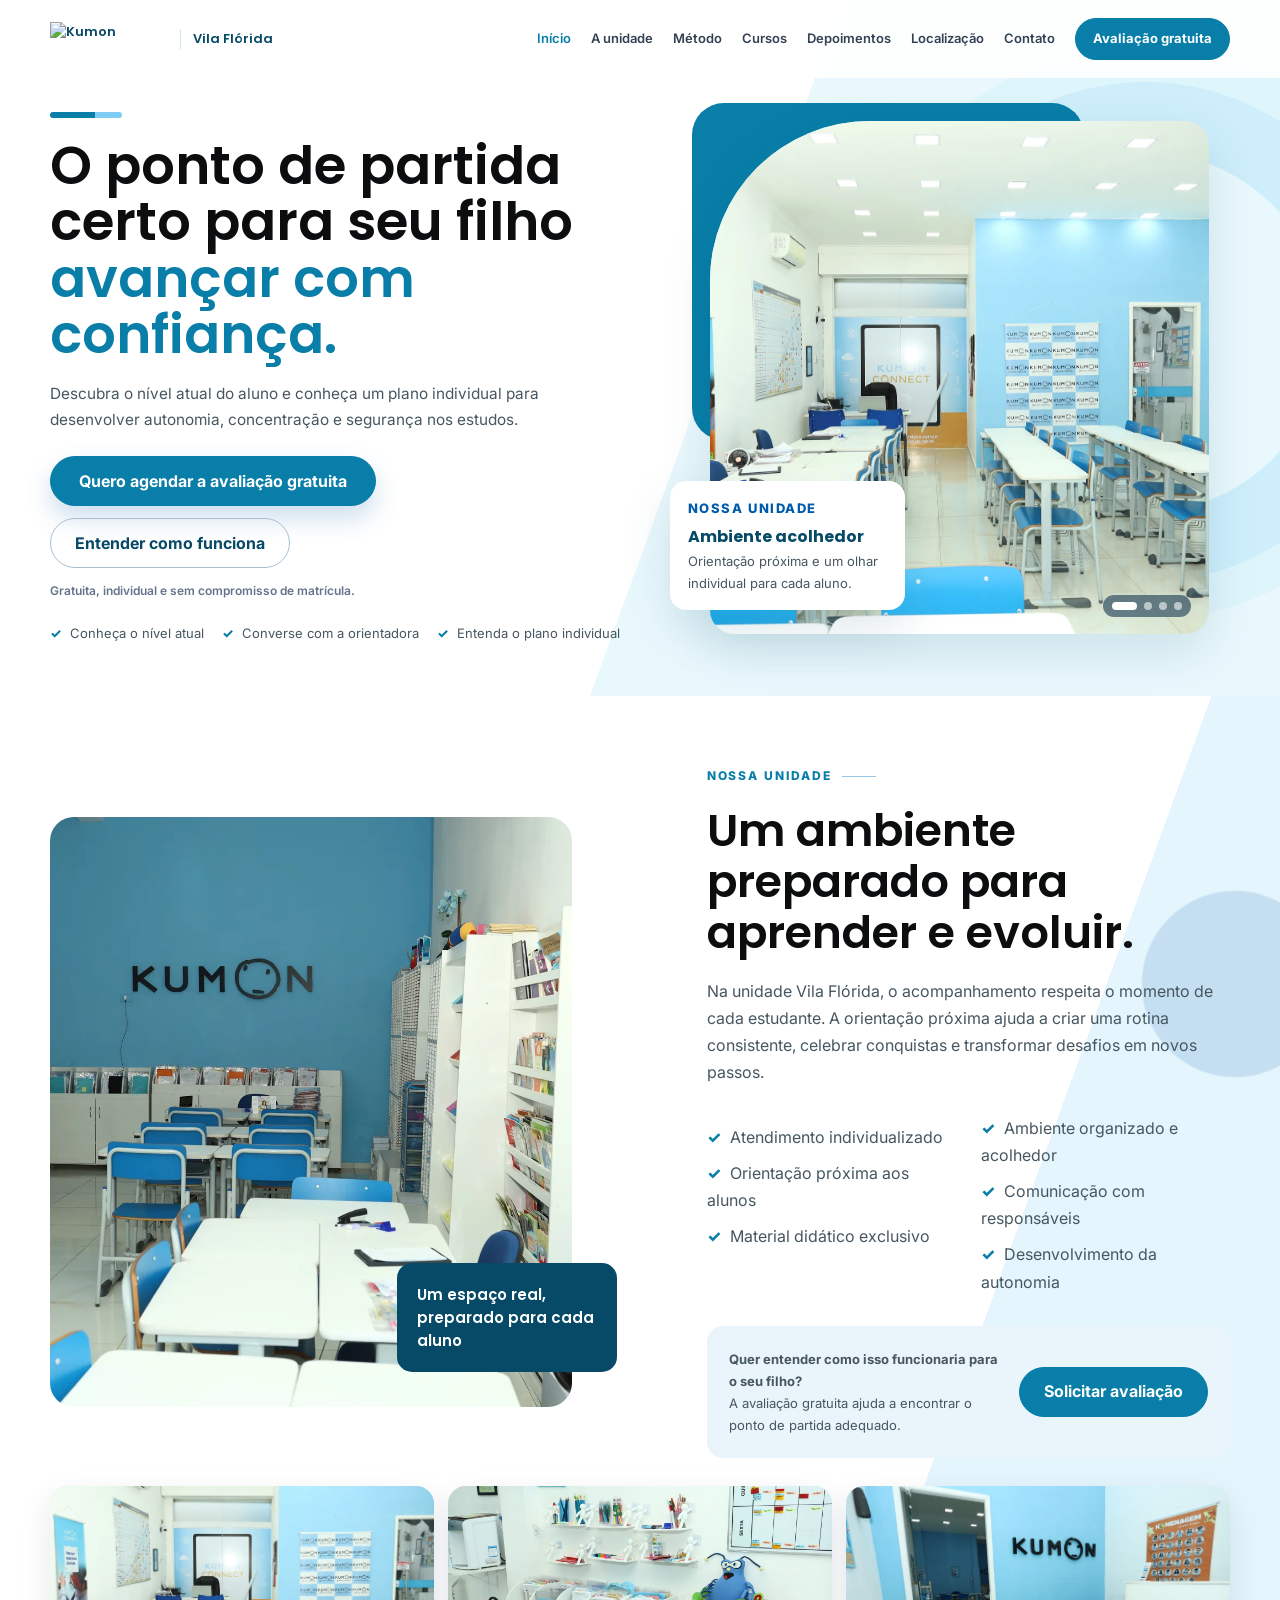
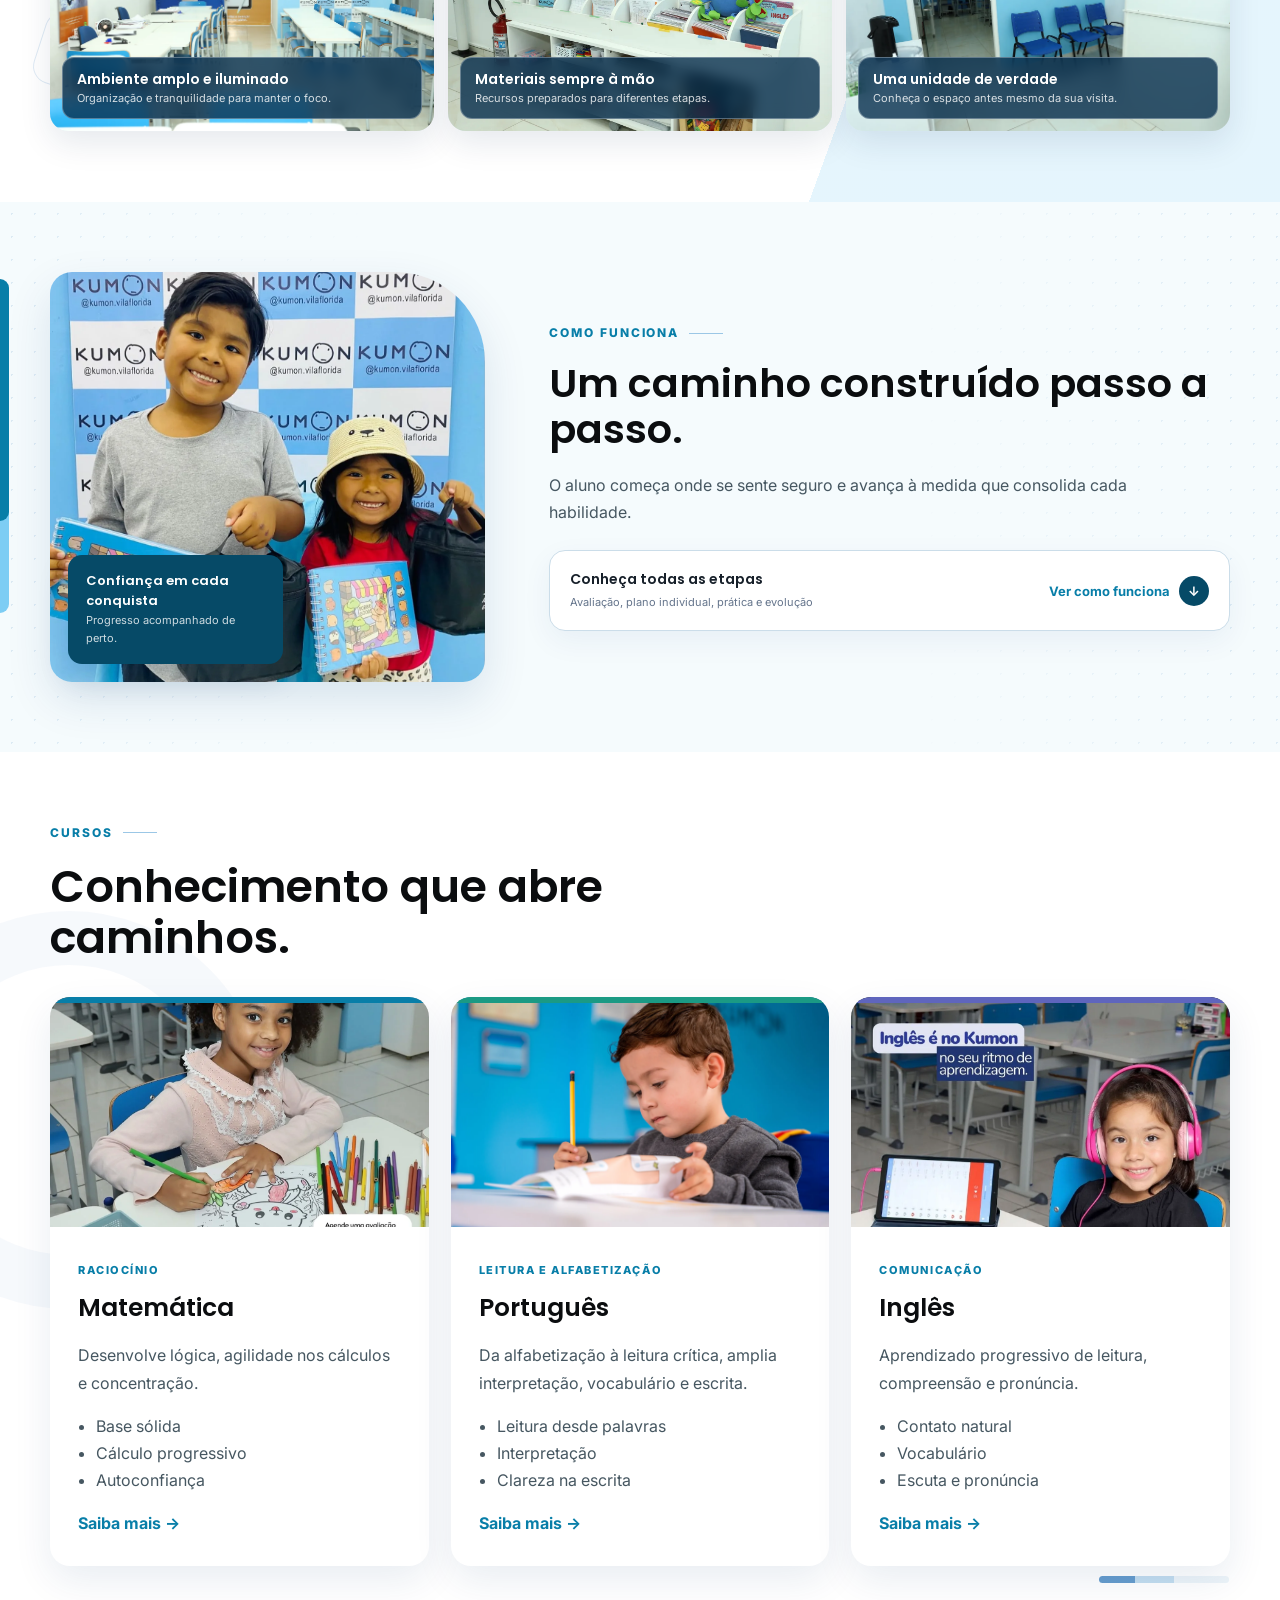
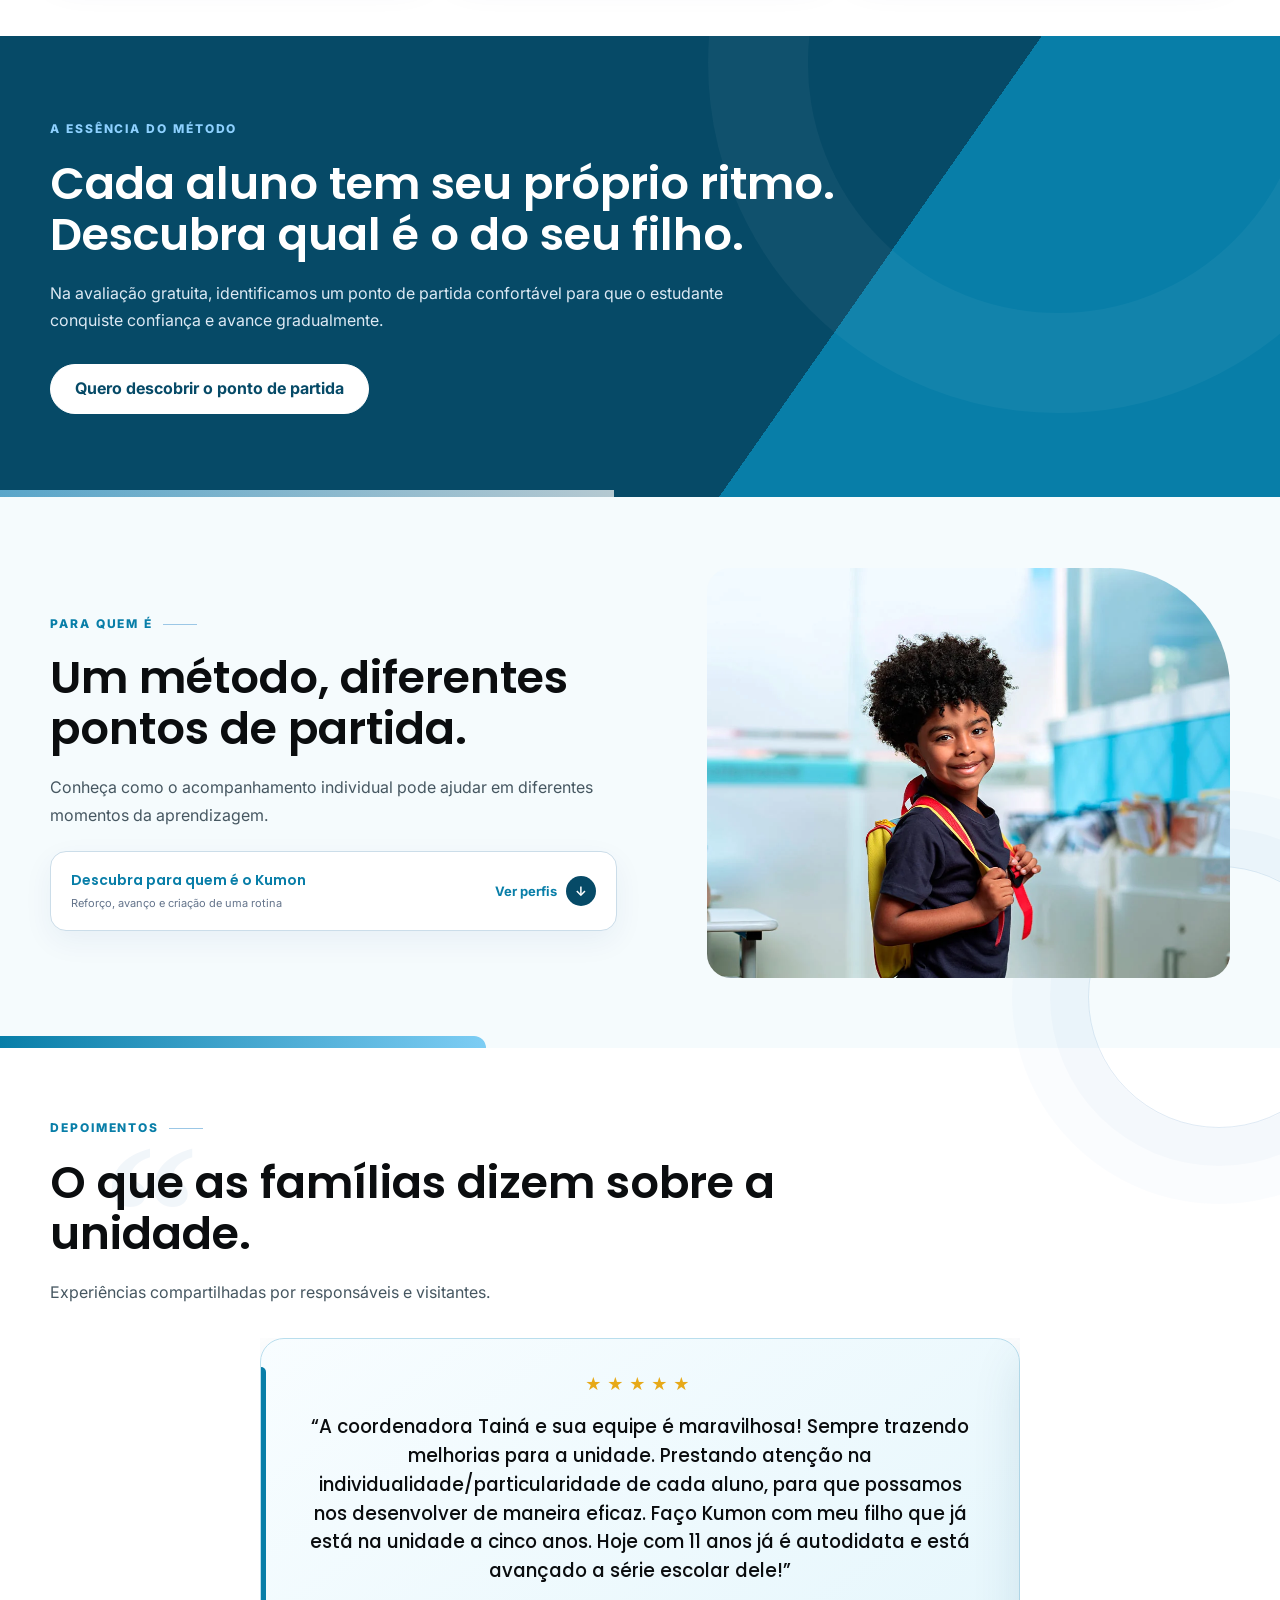
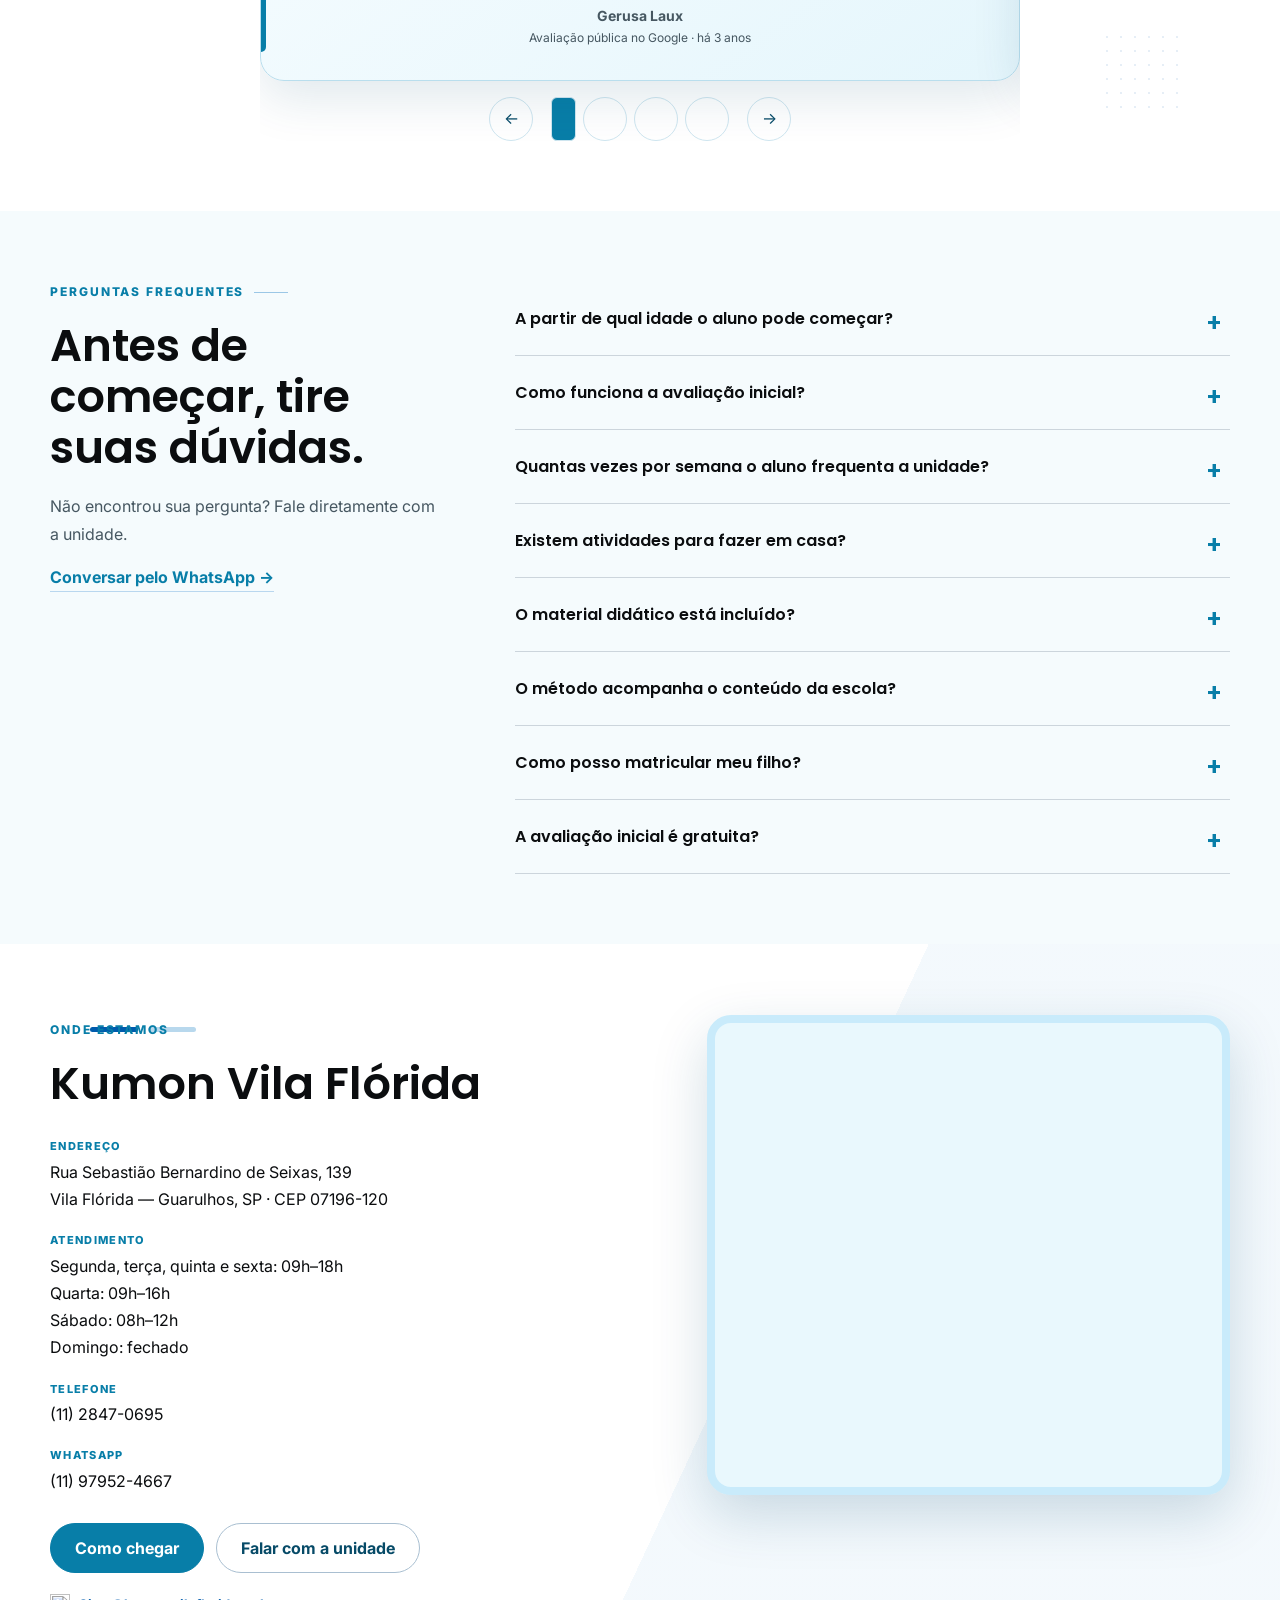
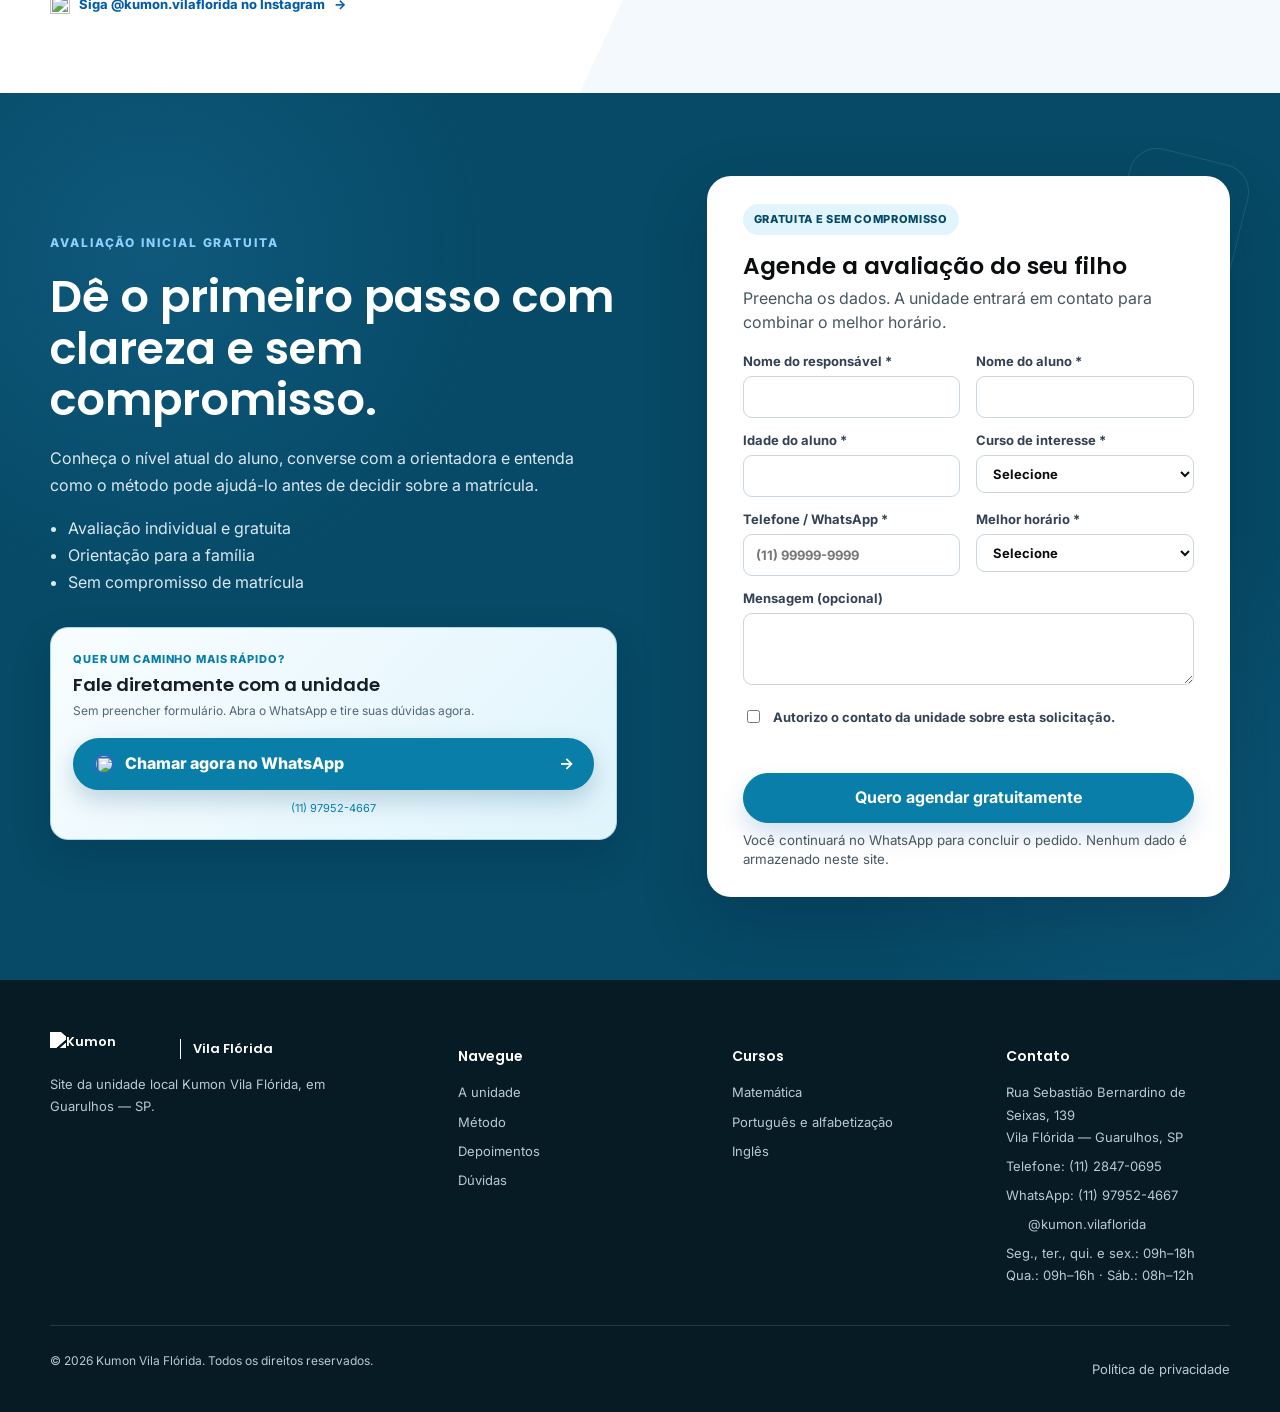
==== commit 4c881542: "Padroniza galeria responsiva da unidade" ====
--- a/index.html
+++ b/index.html
@@ -9,7 +9,7 @@
   <link rel="apple-touch-icon" href="assets/logo/kumon-favicon.png">
   <link rel="preconnect" href="https://fonts.googleapis.com"><link rel="preconnect" href="https://fonts.gstatic.com" crossorigin>
   <link href="https://fonts.googleapis.com/css2?family=Inter:wght@400;500;600;700&family=Poppins:wght@500;600;700&display=swap" rel="stylesheet">
-  <link rel="stylesheet" href="css/style.css"><link rel="stylesheet" href="css/image-overrides.css?v=3"><link rel="stylesheet" href="css/conversion.css"><script src="js/script.js" defer></script>
+  <link rel="stylesheet" href="css/style.css"><link rel="stylesheet" href="css/image-overrides.css?v=4"><link rel="stylesheet" href="css/conversion.css?v=4"><script src="js/script.js" defer></script>
   <script type="application/ld+json">{"@context":"https://schema.org","@type":"EducationalOrganization","name":"Kumon Vila Flórida","description":"Unidade local do Kumon em Guarulhos — SP.","telephone":"+55 11 2847-0695","address":{"@type":"PostalAddress","streetAddress":"Rua Sebastião Bernardino de Seixas, 139 — Vila Flórida","addressLocality":"Guarulhos","addressRegion":"SP","postalCode":"07196-120","addressCountry":"BR"},"openingHoursSpecification":[{"@type":"OpeningHoursSpecification","dayOfWeek":["Monday","Tuesday","Thursday","Friday"],"opens":"09:00","closes":"18:00"},{"@type":"OpeningHoursSpecification","dayOfWeek":"Wednesday","opens":"09:00","closes":"16:00"},{"@type":"OpeningHoursSpecification","dayOfWeek":"Saturday","opens":"08:00","closes":"12:00"}]}</script>
 </head>
 <body>
--- a/css/image-overrides.css
+++ b/css/image-overrides.css
@@ -12,7 +12,7 @@
 .course-english{object-position:50% top}
 .profile-image{object-position:57% center}
 .map-frame{display:block;width:100%;min-height:480px;border:0;border-radius:24px;background:#eaf4fb}
-.unit-gallery{display:grid;grid-template-columns:1.45fr 1fr 1fr;gap:14px;margin-top:28px}
+.unit-gallery{display:grid;grid-template-columns:repeat(3,minmax(0,1fr));gap:14px;margin-top:28px}
 .unit-gallery figure{position:relative;min-width:0;height:245px;margin:0;overflow:hidden;border-radius:18px;background:#dceaf4;box-shadow:0 12px 32px rgba(3,43,75,.1)}
 .unit-gallery img{width:100%;height:100%;object-fit:cover;transition:transform .45s ease}
 .unit-gallery figure:hover img{transform:scale(1.035)}
--- a/css/conversion.css
+++ b/css/conversion.css
@@ -67,18 +67,18 @@
 .routine{display:grid;grid-template-columns:1.35fr repeat(4,1fr);gap:0;margin-top:28px;border:1px solid #d8e3eb;border-radius:18px;background:#fff;overflow:hidden}.routine>div{padding:25px}.routine>div+div{border-left:1px solid #d8e3eb}.routine-intro h3{margin:0 0 6px}.routine-intro p{margin:0;font-size:13px}.routine-intro .eyebrow{margin-bottom:8px}.routine-item{display:flex;flex-direction:column;justify-content:center}.routine-item strong{color:#005bac;font:600 clamp(1.45rem,2.4vw,2.1rem) Poppins}.routine-item span{font-size:12px;line-height:1.45}
 .method-layout{display:grid;grid-template-columns:.78fr 1.22fr;align-items:center;gap:clamp(35px,5vw,68px)}
 .method-content .section-head{margin-bottom:24px}.method-content .section-head h2{font-size:clamp(2rem,3.1vw,3rem)}
-.method-visual{position:relative;min-height:540px;padding-right:46px;padding-bottom:65px}.method-main{width:100%;height:475px;border-radius:22px 90px 22px 22px;object-position:center;box-shadow:0 18px 45px rgba(0,59,112,.12)}.method-small{position:absolute;right:0;bottom:0;width:52%;height:180px;border:8px solid #f5f7f9;border-radius:18px;object-position:center}.method-caption{position:absolute;left:18px;bottom:28px;max-width:215px;padding:16px 18px;border-radius:14px;background:#003b70;color:#fff;box-shadow:0 12px 30px rgba(0,59,112,.18)}.method-caption strong,.method-caption span{display:block}.method-caption strong{font:600 13px Poppins}.method-caption span{font-size:11px;opacity:.8}
+.method-visual{position:relative;min-height:540px;padding-right:46px;padding-bottom:65px}.method-main{width:100%;height:475px;border-radius:22px 90px 22px 22px;object-position:center;box-shadow:0 18px 45px rgba(0,59,112,.12)}.method-caption{position:absolute;left:18px;bottom:28px;max-width:215px;padding:16px 18px;border-radius:14px;background:#003b70;color:#fff;box-shadow:0 12px 30px rgba(0,59,112,.18)}.method-caption strong,.method-caption span{display:block}.method-caption strong{font:600 13px Poppins}.method-caption span{font-size:11px;opacity:.8}
 .method-content .steps{grid-template-columns:repeat(2,1fr);gap:12px}.method-content .step{display:grid;grid-template-columns:40px 1fr;align-items:start;gap:13px;min-height:0;padding:18px;border-radius:15px}.method-content .step>b{right:14px;top:10px;font-size:1.6rem}.method-content .step .icon{width:40px;height:40px;border-radius:11px}.method-content .step h3{margin:2px 30px 4px 0;font-size:1rem}.method-content .step p{margin:0;font-size:12px;line-height:1.5}.method-link{display:inline-flex;align-items:center;gap:12px;margin-top:20px;color:#005bac;font-weight:800}.method-link span{display:grid;place-items:center;width:30px;height:30px;border-radius:50%;background:#005bac;color:#fff}
 .method-toggle{display:flex;align-items:center;justify-content:space-between;gap:24px;width:100%;padding:18px 20px;border:1px solid #cbdde9;border-radius:16px;background:#fff;color:#17202a;text-align:left;cursor:pointer;box-shadow:0 10px 30px rgba(0,59,112,.06);transition:.25s}.method-toggle:hover{border-color:#80b7db;transform:translateY(-2px)}.method-toggle span,.method-toggle strong,.method-toggle small{display:block}.method-toggle strong{font:600 14px Poppins}.method-toggle small{margin-top:3px;color:#64748b;font-size:11px}.method-toggle b{display:flex;align-items:center;gap:9px;flex:0 0 auto;color:#005bac;font-size:13px}.method-toggle i{display:grid;place-items:center;width:30px;height:30px;border-radius:50%;background:#005bac;color:#fff;font-style:normal;transition:transform .35s}.method-expanded .method-toggle i{transform:rotate(180deg)}
 .method-extra{display:grid;grid-template-rows:0fr;opacity:0;transition:grid-template-rows .5s cubic-bezier(.22,1,.36,1),opacity .3s ease}.method-extra-inner{min-height:0;overflow:hidden;padding-top:0;transition:padding-top .4s}.method-expanded .method-extra{grid-template-rows:1fr;opacity:1}.method-expanded .method-extra-inner{padding-top:20px}
-.method-collapsible:not(.method-expanded) .method-visual{min-height:410px;padding-bottom:0}.method-collapsible:not(.method-expanded) .method-main{height:410px}.method-collapsible:not(.method-expanded) .method-small{display:none}.method-collapsible:not(.method-expanded) .method-caption{bottom:18px}
+.method-collapsible:not(.method-expanded) .method-visual{min-height:410px;padding-bottom:0}.method-collapsible:not(.method-expanded) .method-main{height:410px}.method-collapsible:not(.method-expanded) .method-caption{bottom:18px}
 .profiles-intro{max-width:570px;margin:0 0 22px}.profiles-toggle{display:flex;align-items:center;justify-content:space-between;gap:22px;width:100%;padding:18px 20px;border:1px solid #cbdde9;border-radius:16px;background:#fff;color:#17202a;text-align:left;cursor:pointer;box-shadow:0 10px 30px rgba(0,59,112,.06);transition:.25s}.profiles-toggle:hover{border-color:#80b7db;transform:translateY(-2px)}.profiles-toggle span,.profiles-toggle strong,.profiles-toggle small{display:block}.profiles-toggle strong{font:600 14px Poppins}.profiles-toggle small{margin-top:3px;color:#64748b;font-size:11px}.profiles-toggle b{display:flex;align-items:center;gap:9px;flex:0 0 auto;color:#005bac;font-size:13px}.profiles-toggle i{display:grid;place-items:center;width:30px;height:30px;border-radius:50%;background:#005bac;color:#fff;font-style:normal;transition:transform .35s}.profiles-expanded .profiles-toggle i{transform:rotate(180deg)}
 .profiles-extra{display:grid;grid-template-rows:0fr;opacity:0;transition:grid-template-rows .5s cubic-bezier(.22,1,.36,1),opacity .3s}.profiles-extra-inner{min-height:0;overflow:hidden}.profiles-expanded .profiles-extra{grid-template-rows:1fr;opacity:1}.profiles-expanded .profiles-extra-inner{padding-top:12px}.profiles-collapsible .profile-image{height:410px;transition:height .5s cubic-bezier(.22,1,.36,1)}.profiles-collapsible.profiles-expanded .profile-image{height:650px}
 #metodo{padding-top:clamp(54px,5.5vw,78px);padding-bottom:clamp(54px,5.5vw,78px)}
 #metodo .routine{margin-top:32px}.routine>div{padding:19px 22px}.routine-intro .eyebrow{margin-bottom:4px}.routine-intro h3{font-size:1rem}.routine-item strong{font-size:clamp(1.25rem,2vw,1.7rem)}
 .course-path{margin-top:55px;padding:clamp(28px,5vw,50px);border-radius:24px;background:#f5f7f9}.course-path-head{max-width:720px}.course-path-head h3{margin:0;font-size:clamp(1.5rem,2.7vw,2.2rem)}.course-path-head>p:last-child{margin-top:8px}.path-grid{display:grid;grid-template-columns:repeat(3,1fr);gap:18px;margin:30px 0}.path-grid article{padding:25px;border:1px solid #dce5ec;border-radius:16px;background:#fff}.path-icon{display:grid;place-items:center;width:42px;height:42px;border-radius:12px;background:#eaf4fb;color:#005bac;font-weight:800}.path-grid h4{margin:17px 0;color:#17202a;font:600 1.2rem Poppins}.path-grid p{margin:7px 0;font-size:13px}.path-grid i{display:block;width:1px;height:17px;margin-left:6px;background:#9fc5df;position:relative}.path-grid i:after{content:'';position:absolute;bottom:0;left:-3px;width:7px;height:7px;border-right:1px solid #005bac;border-bottom:1px solid #005bac;transform:rotate(45deg)}
 @media(max-width:1024px){.conversion-grid{grid-template-columns:repeat(3,1fr)}.strip-link{grid-column:1/-1;text-align:center}.method-layout{grid-template-columns:1fr}.method-visual{min-height:450px;max-width:680px;margin:auto;width:100%}.method-main{height:410px}.routine{grid-template-columns:repeat(2,1fr)}.routine-intro{grid-column:1/-1}.routine>div+div{border-left:0;border-top:1px solid #d8e3eb}.routine-item:nth-child(even){border-right:1px solid #d8e3eb}}
-@media(max-width:768px){.conversion-grid{grid-template-columns:1fr;gap:17px}.strip-link{grid-column:auto;text-align:left;padding-left:49px}.inline-cta,.method-cta{align-items:stretch;flex-direction:column}.inline-cta .btn,.method-cta .btn{width:100%}.path-grid{grid-template-columns:1fr}.method-visual{min-height:390px;padding-right:25px;padding-bottom:48px}.method-main{height:350px}.method-small{height:135px;border-width:6px}.method-caption{left:10px;bottom:16px}.method-content .steps{grid-template-columns:1fr}.hero{padding-top:105px;padding-bottom:45px}.hero-visual img{height:430px}.hero .trust{grid-template-columns:1fr 1fr}.contact .form{padding:25px 22px}}
+@media(max-width:768px){.conversion-grid{grid-template-columns:1fr;gap:17px}.strip-link{grid-column:auto;text-align:left;padding-left:49px}.inline-cta,.method-cta{align-items:stretch;flex-direction:column}.inline-cta .btn,.method-cta .btn{width:100%}.path-grid{grid-template-columns:1fr}.method-visual{min-height:390px;padding-right:25px;padding-bottom:48px}.method-main{height:350px}.method-caption{left:10px;bottom:16px}.method-content .steps{grid-template-columns:1fr}.hero{padding-top:105px;padding-bottom:45px}.hero-visual img{height:430px}.hero .trust{grid-template-columns:1fr 1fr}.contact .form{padding:25px 22px}}
 @media(max-width:480px){.btn-primary{min-height:54px}.conversion-strip{padding:22px 0}.method-cta{padding:22px}.hero .cta-reassurance{text-align:center}.hero h1{font-size:2.35rem}.hero-visual img{height:370px}.hero .trust{grid-template-columns:1fr;margin-top:16px}#unidade:before,#cursos:before,.profiles:before,#depoimentos:after,.contact:after{transform:scale(.65);opacity:.55}#localizacao{background:linear-gradient(180deg,#fff 0 48%,rgba(234,244,251,.45) 48%)}}
 @media(prefers-reduced-motion:reduce){.motion-ready main>section.section-flow{opacity:1;transform:none;transition:none}}
 
@@ -141,7 +141,7 @@
   .photo-stack img{height:310px;border-radius:18px}.photo-label{right:8px;bottom:12px;width:190px;padding:13px;font-size:12px}
   .checks{display:grid;grid-template-columns:1fr 1fr;columns:auto;gap:5px 12px;margin:19px 0}.checks li{margin:2px 0;font-size:12px}
   .inline-cta{margin-top:20px;padding:17px}.inline-cta p{font-size:12px}.inline-cta .btn{min-height:46px}
-  .method-layout{gap:27px}.method-visual{min-height:300px;padding:0}.method-main{height:300px;border-radius:18px 65px 18px 18px}.method-small{display:none}.method-caption{left:10px;bottom:10px;max-width:205px;padding:11px 13px}
+  .method-layout{gap:27px}.method-visual{min-height:300px;padding:0}.method-main{height:300px;border-radius:18px 65px 18px 18px}.method-caption{left:10px;bottom:10px;max-width:205px;padding:11px 13px}
   .method-content .section-head{margin-bottom:19px}.method-content .steps{gap:9px}.method-content .step{grid-template-columns:36px 1fr;padding:14px;gap:10px}.method-content .step .icon{width:36px;height:36px}.method-content .step>b{font-size:1.3rem}.method-content .step h3{font-size:.94rem}.method-content .step p{font-size:11px}.method-link{min-height:44px;margin-top:12px}
   #metodo .routine{margin-top:24px}.routine>div{padding:15px}.routine-intro h3{font-size:.95rem}.routine-item strong{font-size:1.3rem}.routine-item span{font-size:10px}
   .courses{gap:15px}.course img{height:170px}.course>div{padding:20px}.course h3{font-size:1.35rem}.course p,.course li{font-size:12px}.course ul{margin:12px 0;padding-left:16px}.course a{display:inline-flex;align-items:center;min-height:44px}
@@ -181,7 +181,6 @@
 
 /* A seção do método usa somente a fotografia principal em todos os estados. */
 .method-visual{padding-right:0;padding-bottom:0;min-height:475px}
-.method-small{display:none}
 .method-caption{bottom:18px}
 @media(max-width:1024px){.method-visual{min-height:410px}}
 @media(max-width:768px){.method-visual{min-height:300px}}
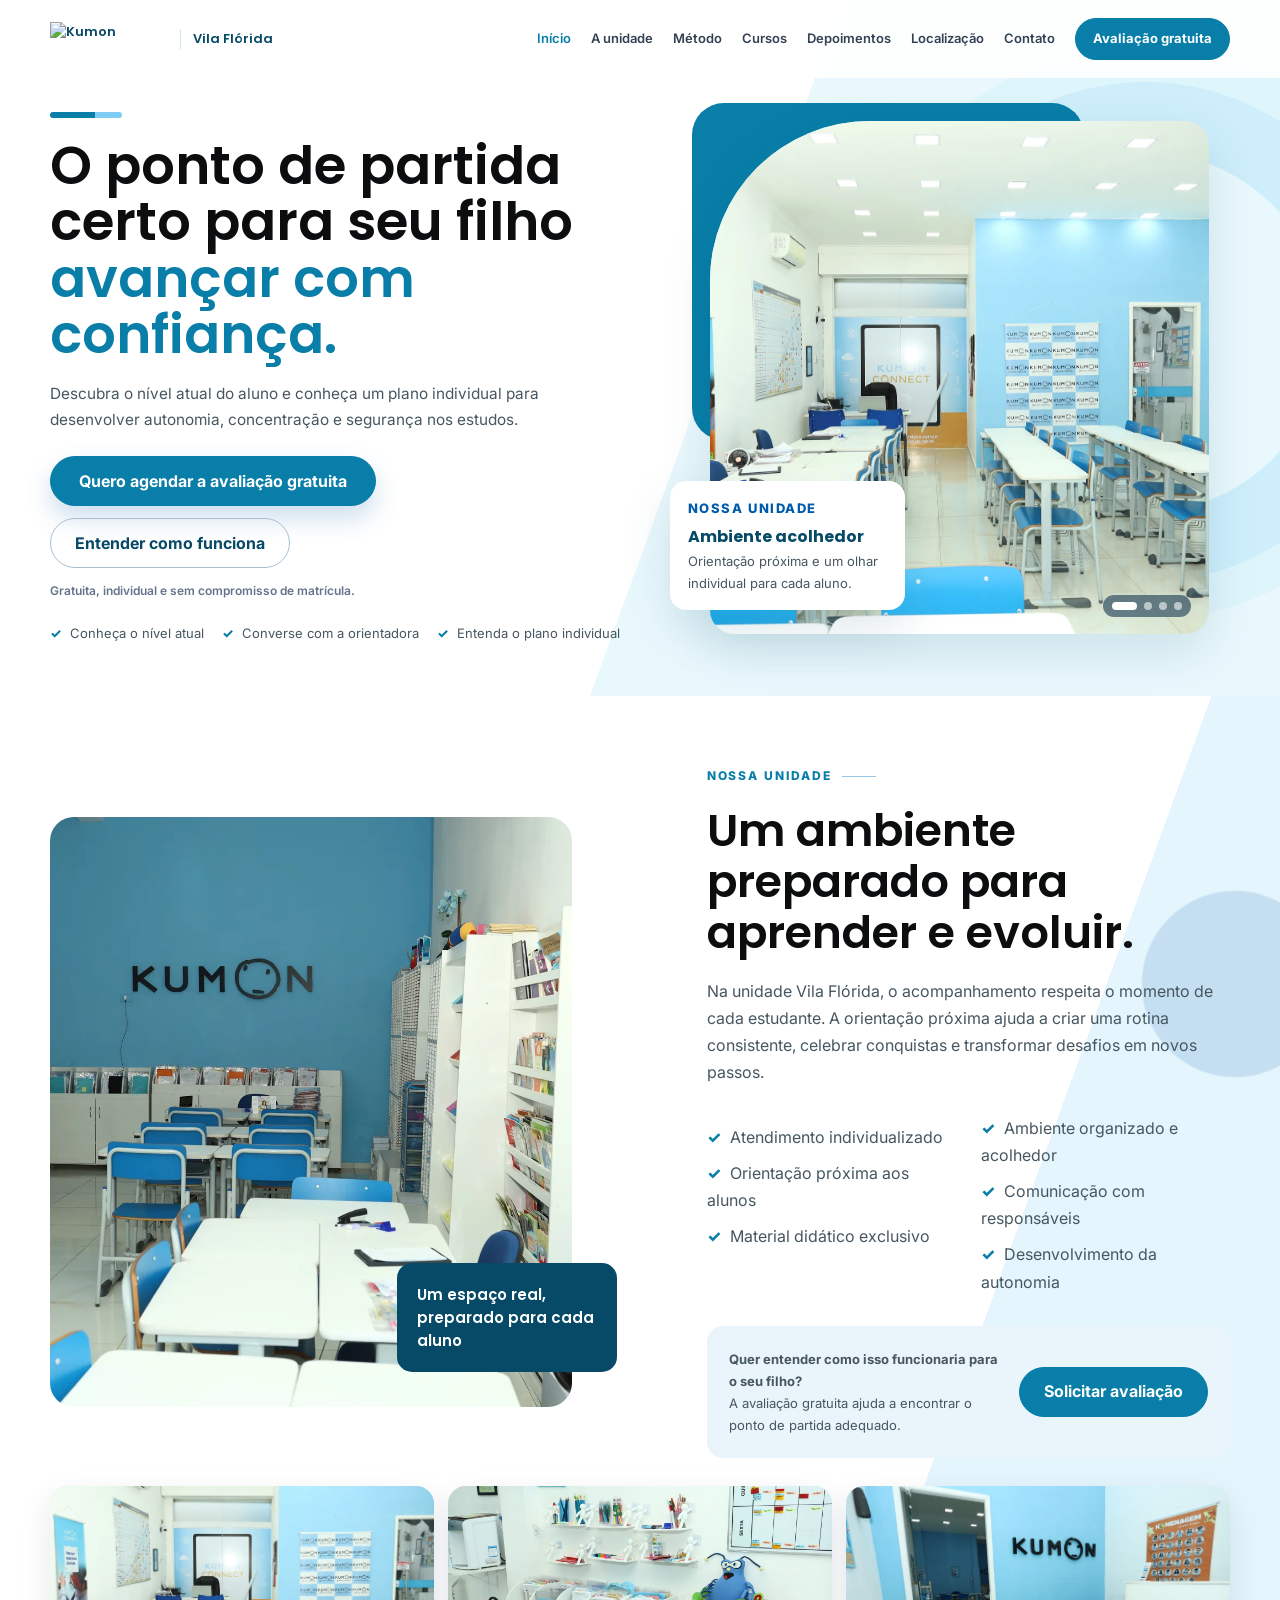
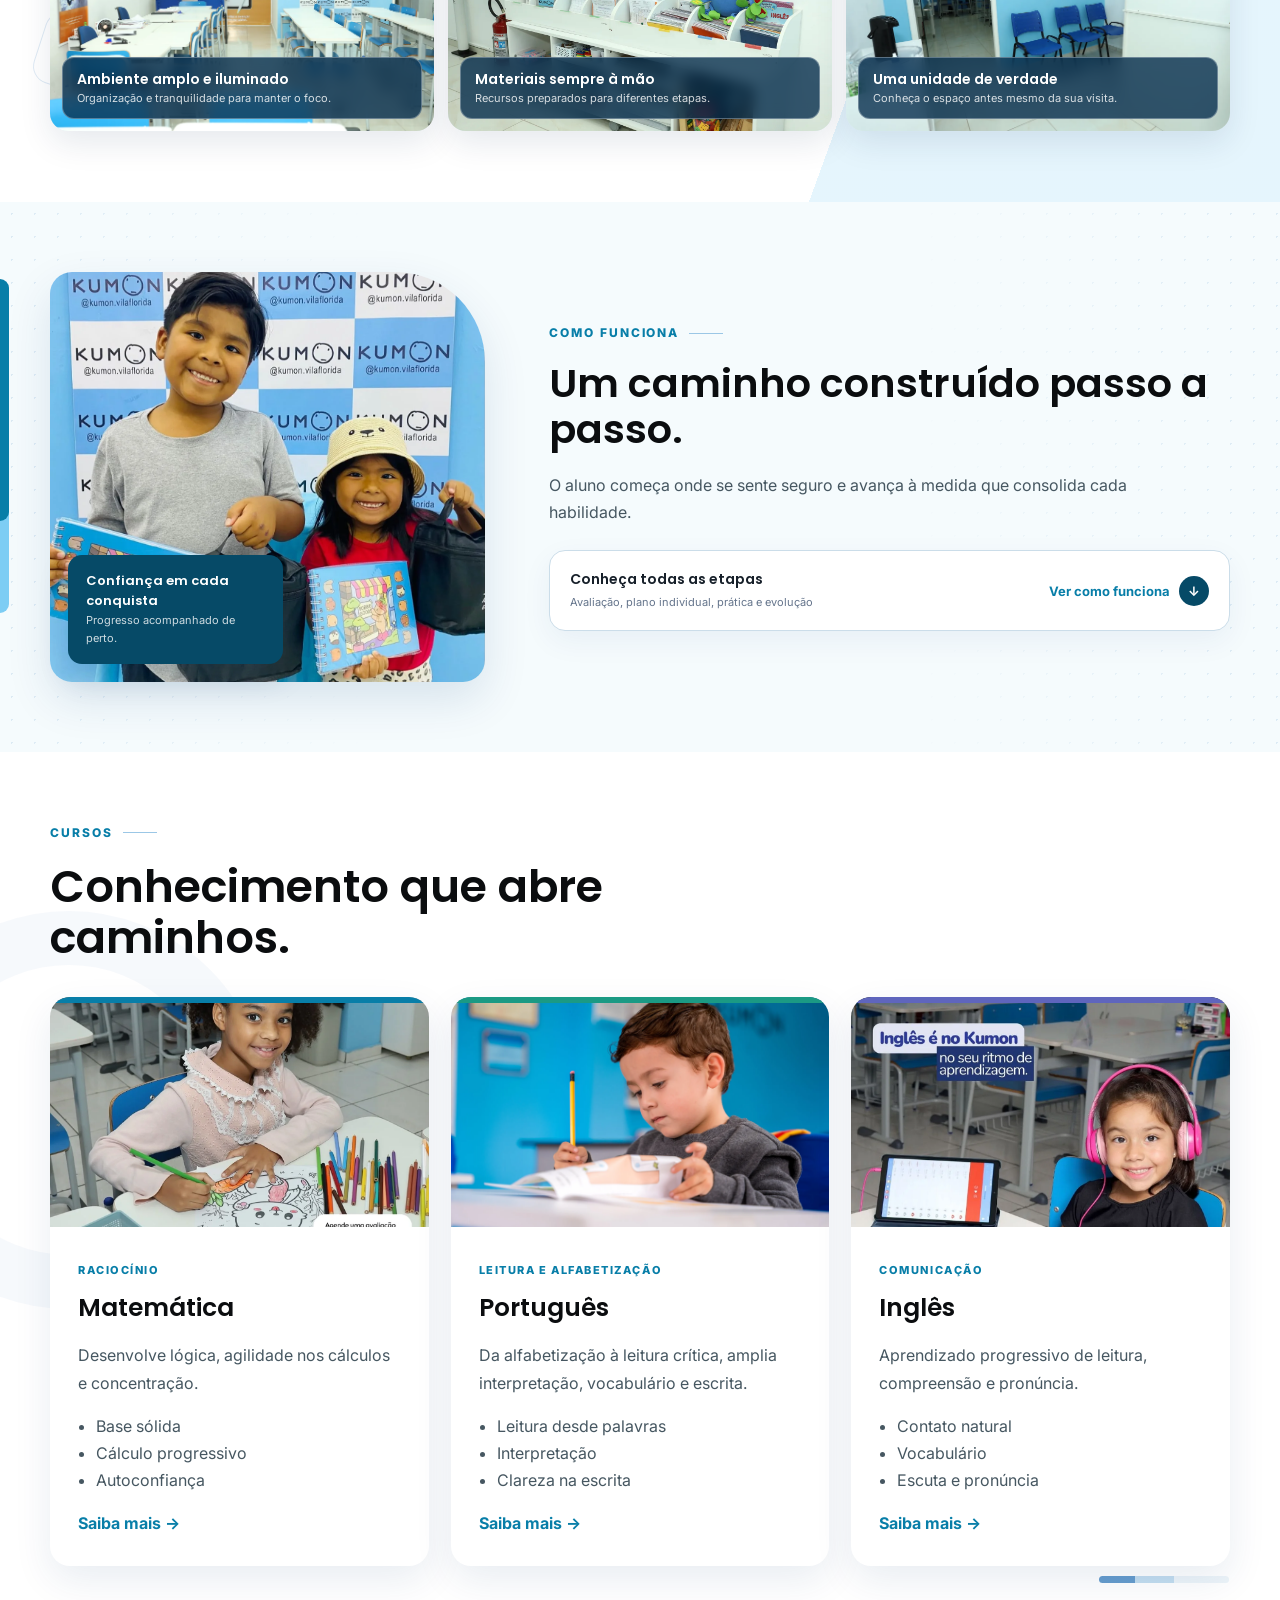
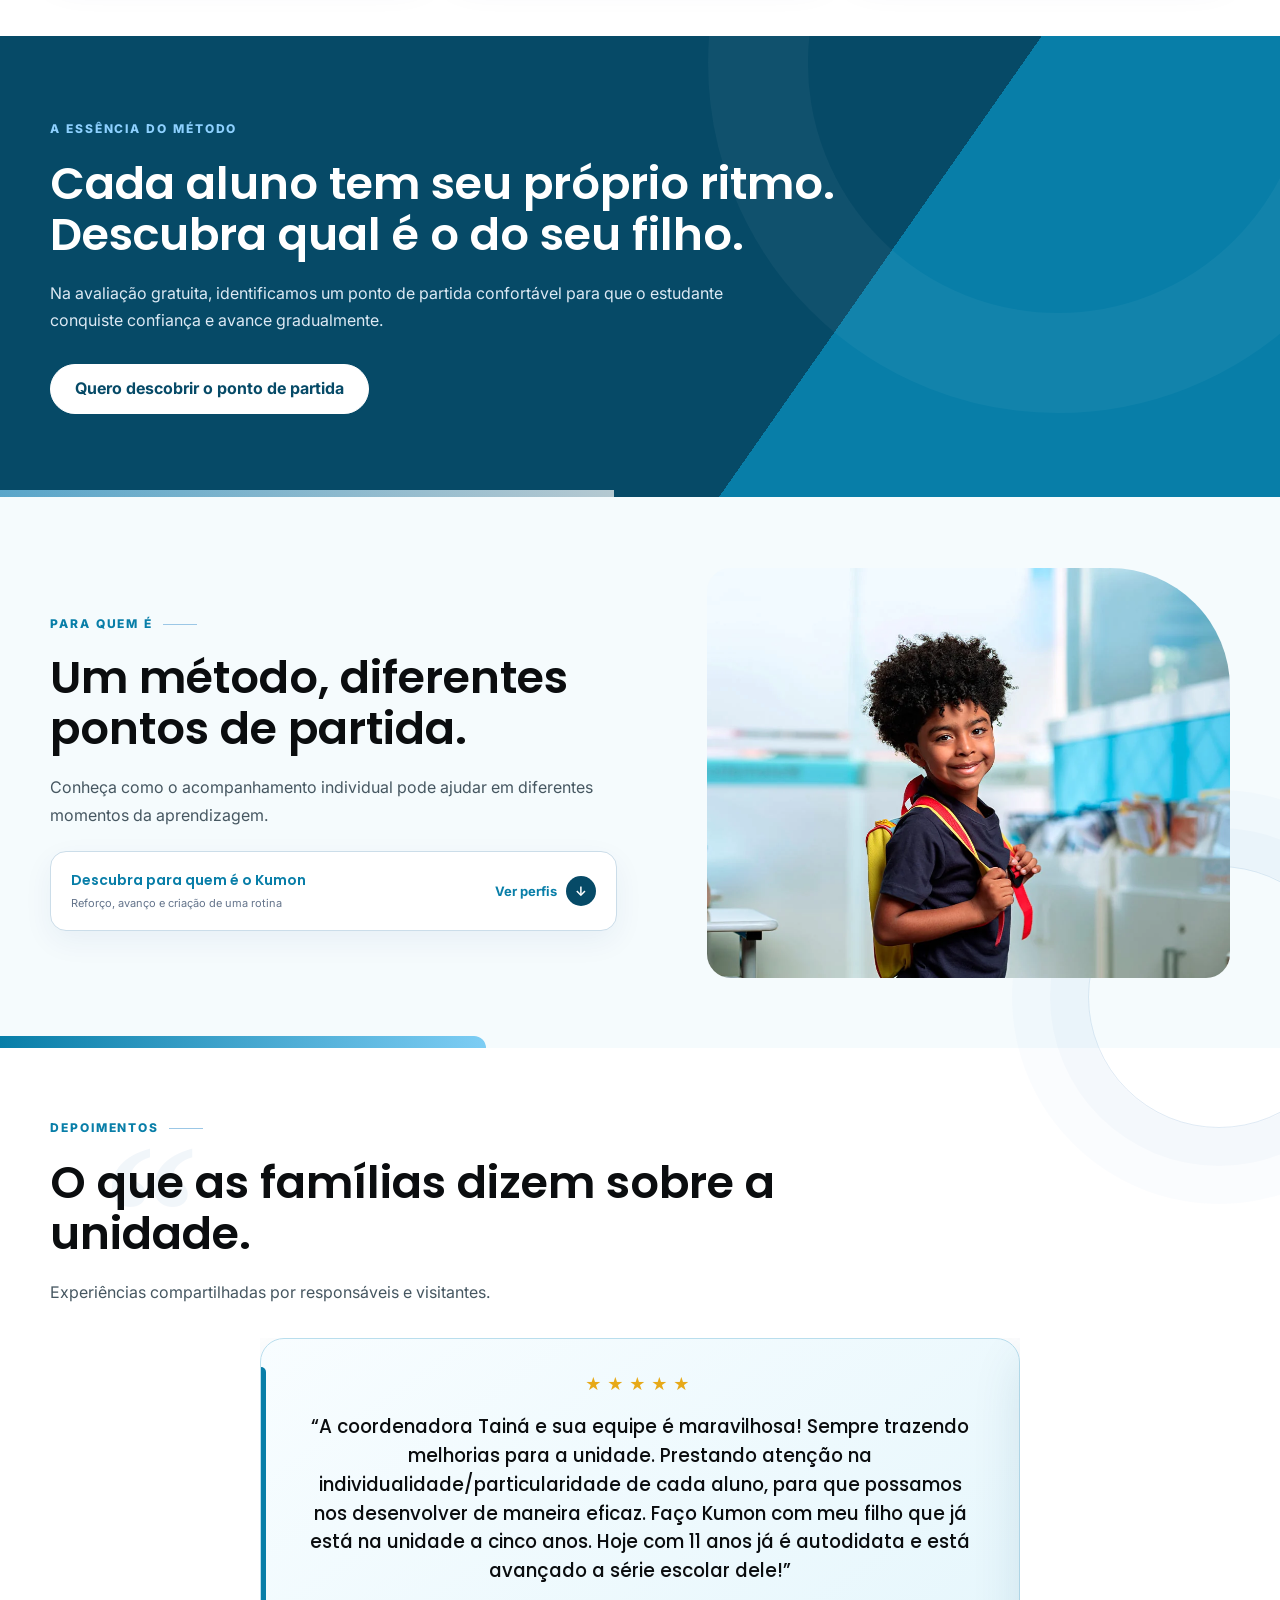
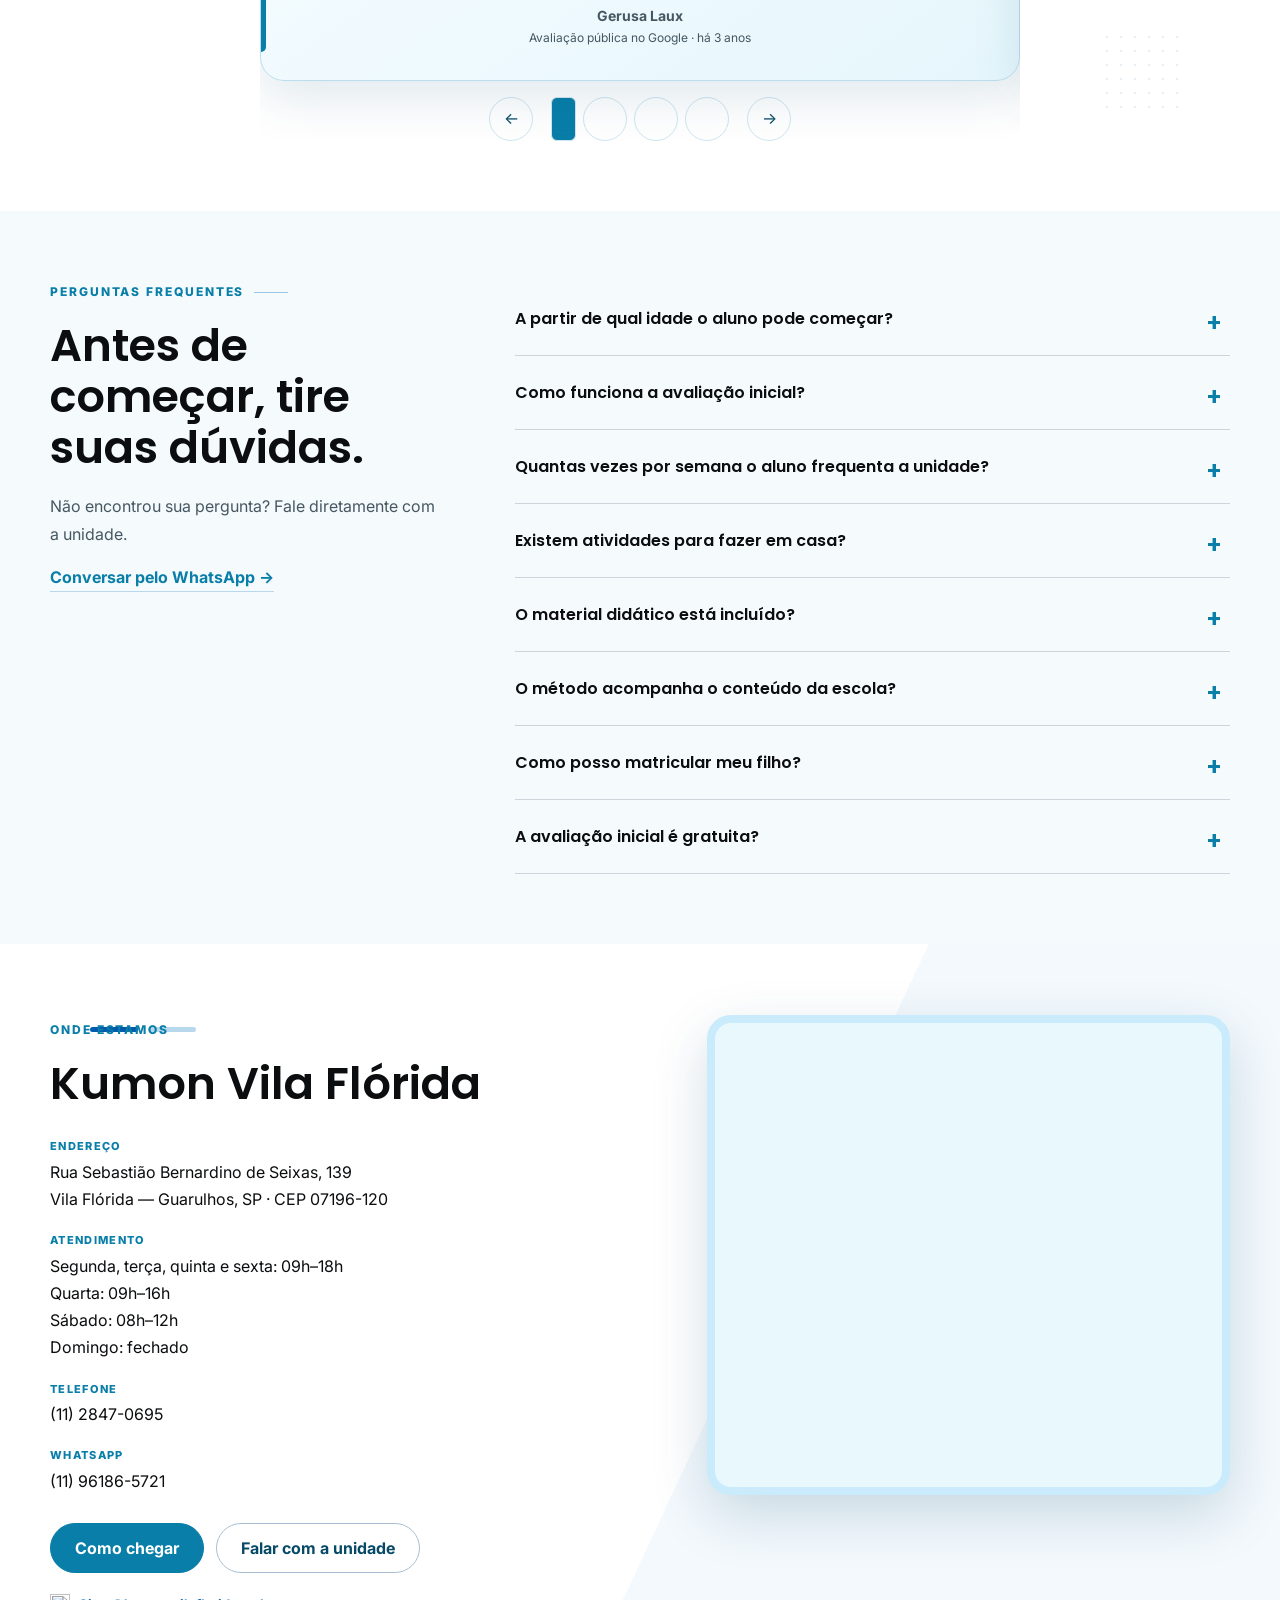
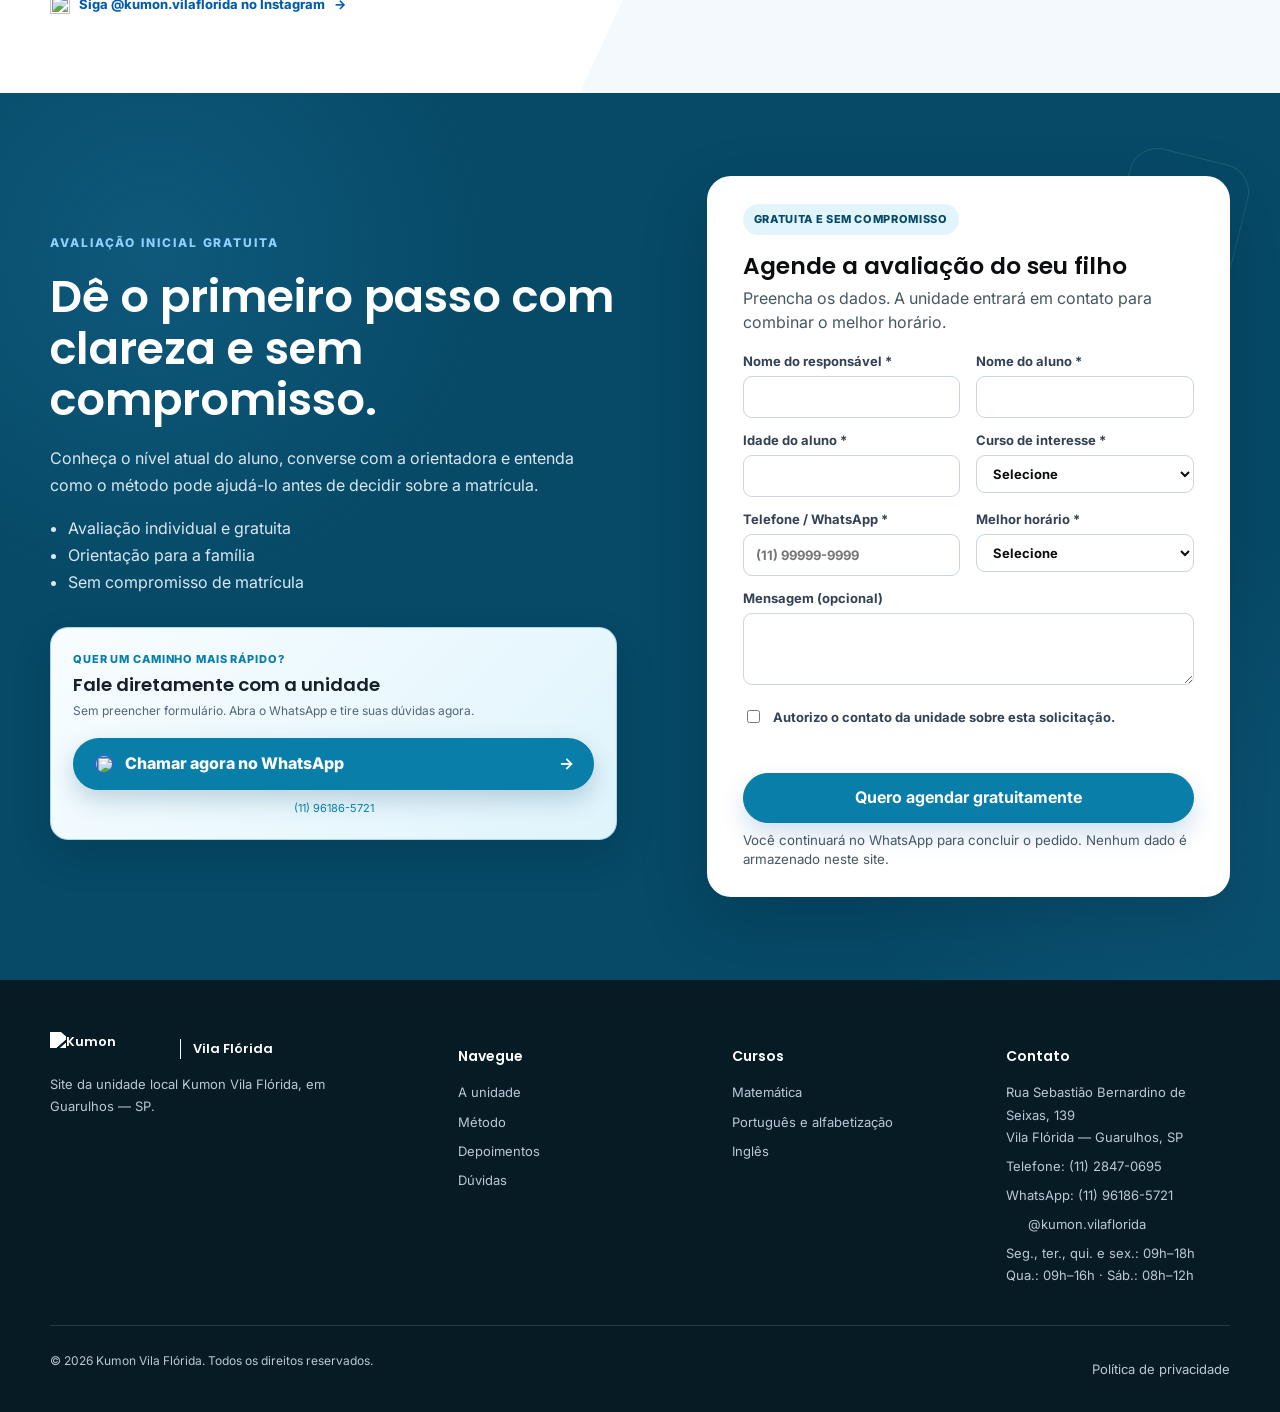
==== commit 96ed9639: "Atualiza todos os contatos do WhatsApp" ====
--- a/index.html
+++ b/index.html
@@ -9,7 +9,7 @@
   <link rel="apple-touch-icon" href="assets/logo/kumon-favicon.png">
   <link rel="preconnect" href="https://fonts.googleapis.com"><link rel="preconnect" href="https://fonts.gstatic.com" crossorigin>
   <link href="https://fonts.googleapis.com/css2?family=Inter:wght@400;500;600;700&family=Poppins:wght@500;600;700&display=swap" rel="stylesheet">
-  <link rel="stylesheet" href="css/style.css"><link rel="stylesheet" href="css/image-overrides.css?v=4"><link rel="stylesheet" href="css/conversion.css?v=4"><script src="js/script.js" defer></script>
+  <link rel="stylesheet" href="css/style.css"><link rel="stylesheet" href="css/image-overrides.css?v=4"><link rel="stylesheet" href="css/conversion.css?v=4"><script src="js/script.js?v=2" defer></script>
   <script type="application/ld+json">{"@context":"https://schema.org","@type":"EducationalOrganization","name":"Kumon Vila Flórida","description":"Unidade local do Kumon em Guarulhos — SP.","telephone":"+55 11 2847-0695","address":{"@type":"PostalAddress","streetAddress":"Rua Sebastião Bernardino de Seixas, 139 — Vila Flórida","addressLocality":"Guarulhos","addressRegion":"SP","postalCode":"07196-120","addressCountry":"BR"},"openingHoursSpecification":[{"@type":"OpeningHoursSpecification","dayOfWeek":["Monday","Tuesday","Thursday","Friday"],"opens":"09:00","closes":"18:00"},{"@type":"OpeningHoursSpecification","dayOfWeek":"Wednesday","opens":"09:00","closes":"16:00"},{"@type":"OpeningHoursSpecification","dayOfWeek":"Saturday","opens":"08:00","closes":"12:00"}]}</script>
 </head>
 <body>
@@ -68,11 +68,11 @@
       <details><summary>A partir de qual idade o aluno pode começar?</summary><p>A indicação depende da avaliação individual e do desenvolvimento do aluno. Os materiais começam por atividades de coordenação motora e pré-alfabetização, permitindo um ponto de partida adequado também para os pequenos.</p></details><details><summary>Como funciona a avaliação inicial?</summary><p>Ela identifica conhecimentos já consolidados, ajuda a definir um ponto de partida confortável e permite que a família conheça a proposta da unidade.</p></details><details><summary>Quantas vezes por semana o aluno frequenta a unidade?</summary><p>O aluno frequenta a unidade duas vezes por semana, com duração de uma hora por matéria cursada. Os dias e horários são combinados com a unidade.</p></details><details><summary>Existem atividades para fazer em casa?</summary><p>Sim. Nos demais dias, o aluno realiza pequenas atividades com duração média de 15 a 30 minutos. Essa constância ajuda a consolidar o hábito de estudos.</p></details><details><summary>O material didático está incluído?</summary><p>Sim. O material didático exclusivo do Kumon é fornecido gratuitamente ao aluno.</p></details><details><summary>O método acompanha o conteúdo da escola?</summary><p>O Kumon trabalha uma sequência própria e individualizada. O aluno fortalece a base e pode avançar gradualmente até conteúdos acima da série escolar.</p></details><details><summary>Como posso matricular meu filho?</summary><p>Comece pela avaliação gratuita. Depois de conhecer o nível atual e o plano sugerido, você poderá decidir com tranquilidade sobre a matrícula.</p></details><details><summary>A avaliação inicial é gratuita?</summary><p>Sim. A avaliação inicial na unidade é gratuita e não exige compromisso de matrícula.</p></details>
     </div></div></section>
 
-    <section class="section" id="localizacao"><div class="wrap location"><div class="reveal"><p class="eyebrow"><span>Onde estamos</span></p><h2>Kumon Vila Flórida</h2><dl><dt>Endereço</dt><dd>Rua Sebastião Bernardino de Seixas, 139<br>Vila Flórida — Guarulhos, SP · CEP 07196-120</dd><dt>Atendimento</dt><dd>Segunda, terça, quinta e sexta: 09h–18h<br>Quarta: 09h–16h<br>Sábado: 08h–12h<br>Domingo: fechado</dd><dt>Telefone</dt><dd><a href="tel:+551128470695">(11) 2847-0695</a></dd><dt>WhatsApp</dt><dd><a data-wa href="#contato">(11) 97952-4667</a></dd></dl><div class="actions"><a class="btn" href="https://www.google.com/maps/search/?api=1&amp;query=Rua+Sebasti%C3%A3o+Bernardino+de+Seixas+139+Vila+Fl%C3%B3rida+Guarulhos+SP+07196-120" target="_blank" rel="noopener">Como chegar</a><a class="btn btn-ghost" data-wa href="#contato">Falar com a unidade</a></div><a class="instagram-link" href="https://www.instagram.com/kumon.vilaflorida/" target="_blank" rel="noopener"><img src="https://cdn.simpleicons.org/instagram/087EA8" alt="" width="20" height="20">Siga @kumon.vilaflorida no Instagram <span>→</span></a></div><iframe class="map-frame" title="Mapa do Kumon Vila Flórida" src="https://www.google.com/maps?q=Rua+Sebasti%C3%A3o+Bernardino+de+Seixas+139,+Vila+Fl%C3%B3rida,+Guarulhos,+SP,+07196-120&amp;output=embed" width="600" height="480" loading="eager" referrerpolicy="no-referrer-when-downgrade"></iframe></div></section>
+    <section class="section" id="localizacao"><div class="wrap location"><div class="reveal"><p class="eyebrow"><span>Onde estamos</span></p><h2>Kumon Vila Flórida</h2><dl><dt>Endereço</dt><dd>Rua Sebastião Bernardino de Seixas, 139<br>Vila Flórida — Guarulhos, SP · CEP 07196-120</dd><dt>Atendimento</dt><dd>Segunda, terça, quinta e sexta: 09h–18h<br>Quarta: 09h–16h<br>Sábado: 08h–12h<br>Domingo: fechado</dd><dt>Telefone</dt><dd><a href="tel:+551128470695">(11) 2847-0695</a></dd><dt>WhatsApp</dt><dd><a data-wa href="#contato">(11) 96186-5721</a></dd></dl><div class="actions"><a class="btn" href="https://www.google.com/maps/search/?api=1&amp;query=Rua+Sebasti%C3%A3o+Bernardino+de+Seixas+139+Vila+Fl%C3%B3rida+Guarulhos+SP+07196-120" target="_blank" rel="noopener">Como chegar</a><a class="btn btn-ghost" data-wa href="#contato">Falar com a unidade</a></div><a class="instagram-link" href="https://www.instagram.com/kumon.vilaflorida/" target="_blank" rel="noopener"><img src="https://cdn.simpleicons.org/instagram/087EA8" alt="" width="20" height="20">Siga @kumon.vilaflorida no Instagram <span>→</span></a></div><iframe class="map-frame" title="Mapa do Kumon Vila Flórida" src="https://www.google.com/maps?q=Rua+Sebasti%C3%A3o+Bernardino+de+Seixas+139,+Vila+Fl%C3%B3rida,+Guarulhos,+SP,+07196-120&amp;output=embed" width="600" height="480" loading="eager" referrerpolicy="no-referrer-when-downgrade"></iframe></div></section>
 
-    <section class="contact" id="contato"><div class="wrap contact-grid"><div class="reveal"><p class="eyebrow light">Avaliação inicial gratuita</p><h2>Dê o primeiro passo com clareza e sem compromisso.</h2><p>Conheça o nível atual do aluno, converse com a orientadora e entenda como o método pode ajudá-lo antes de decidir sobre a matrícula.</p><ul class="contact-points"><li>Avaliação individual e gratuita</li><li>Orientação para a família</li><li>Sem compromisso de matrícula</li></ul><div class="contact-direct"><span>Quer um caminho mais rápido?</span><strong>Fale diretamente com a unidade</strong><small>Sem preencher formulário. Abra o WhatsApp e tire suas dúvidas agora.</small><a data-wa href="#contato"><img src="https://cdn.simpleicons.org/whatsapp/FFFFFF" alt="" width="22" height="22">Chamar agora no WhatsApp <b>→</b></a><em>(11) 97952-4667</em></div></div><form id="contact-form" class="form reveal" novalidate><span class="form-badge">Gratuita e sem compromisso</span><h3>Agende a avaliação do seu filho</h3><p>Preencha os dados. A unidade entrará em contato para combinar o melhor horário.</p><div class="fields"><label>Nome do responsável *<input name="responsavel" required autocomplete="name"></label><label>Nome do aluno *<input name="aluno" required></label><label>Idade do aluno *<input name="idade" type="number" min="2" max="99" required></label><label>Curso de interesse *<select name="curso" required><option value="">Selecione</option><option>Matemática</option><option>Português</option><option>Inglês</option><option>Ainda não sei</option></select></label><label>Telefone / WhatsApp *<input name="telefone" type="tel" required autocomplete="tel" placeholder="(11) 99999-9999"></label><label>Melhor horário *<select name="horario" required><option value="">Selecione</option><option>Manhã</option><option>Tarde</option><option>Noite</option></select></label><label class="full">Mensagem (opcional)<textarea name="mensagem" rows="3"></textarea></label><label class="consent full"><input name="consentimento" type="checkbox" required><span>Autorizo o contato da unidade sobre esta solicitação.</span></label></div><p class="form-status" role="status"></p><button class="btn form-submit" type="submit">Quero agendar gratuitamente</button><small>Você continuará no WhatsApp para concluir o pedido. Nenhum dado é armazenado neste site.</small></form></div></section>
+    <section class="contact" id="contato"><div class="wrap contact-grid"><div class="reveal"><p class="eyebrow light">Avaliação inicial gratuita</p><h2>Dê o primeiro passo com clareza e sem compromisso.</h2><p>Conheça o nível atual do aluno, converse com a orientadora e entenda como o método pode ajudá-lo antes de decidir sobre a matrícula.</p><ul class="contact-points"><li>Avaliação individual e gratuita</li><li>Orientação para a família</li><li>Sem compromisso de matrícula</li></ul><div class="contact-direct"><span>Quer um caminho mais rápido?</span><strong>Fale diretamente com a unidade</strong><small>Sem preencher formulário. Abra o WhatsApp e tire suas dúvidas agora.</small><a data-wa href="#contato"><img src="https://cdn.simpleicons.org/whatsapp/FFFFFF" alt="" width="22" height="22">Chamar agora no WhatsApp <b>→</b></a><em>(11) 96186-5721</em></div></div><form id="contact-form" class="form reveal" novalidate><span class="form-badge">Gratuita e sem compromisso</span><h3>Agende a avaliação do seu filho</h3><p>Preencha os dados. A unidade entrará em contato para combinar o melhor horário.</p><div class="fields"><label>Nome do responsável *<input name="responsavel" required autocomplete="name"></label><label>Nome do aluno *<input name="aluno" required></label><label>Idade do aluno *<input name="idade" type="number" min="2" max="99" required></label><label>Curso de interesse *<select name="curso" required><option value="">Selecione</option><option>Matemática</option><option>Português</option><option>Inglês</option><option>Ainda não sei</option></select></label><label>Telefone / WhatsApp *<input name="telefone" type="tel" required autocomplete="tel" placeholder="(11) 99999-9999"></label><label>Melhor horário *<select name="horario" required><option value="">Selecione</option><option>Manhã</option><option>Tarde</option><option>Noite</option></select></label><label class="full">Mensagem (opcional)<textarea name="mensagem" rows="3"></textarea></label><label class="consent full"><input name="consentimento" type="checkbox" required><span>Autorizo o contato da unidade sobre esta solicitação.</span></label></div><p class="form-status" role="status"></p><button class="btn form-submit" type="submit">Quero agendar gratuitamente</button><small>Você continuará no WhatsApp para concluir o pedido. Nenhum dado é armazenado neste site.</small></form></div></section>
   </main>
 
-  <footer><div class="wrap footer-grid"><div><a class="brand footer-brand" href="#inicio"><img src="https://sitecontent.kumon.com.br/sitestg/kumon-website-pt/img/1-022-logo_preto_kumon_footer.png" alt="Kumon" width="150" height="42"><span>Vila Flórida</span></a><p>Site da unidade local Kumon Vila Flórida, em Guarulhos — SP.</p></div><div><h3>Navegue</h3><a href="#unidade">A unidade</a><a href="#metodo">Método</a><a href="#depoimentos">Depoimentos</a><a href="#faq">Dúvidas</a></div><div><h3>Cursos</h3><a href="#cursos">Matemática</a><a href="#cursos">Português e alfabetização</a><a href="#cursos">Inglês</a></div><div><h3>Contato</h3><p>Rua Sebastião Bernardino de Seixas, 139<br>Vila Flórida — Guarulhos, SP</p><a href="tel:+551128470695">Telefone: (11) 2847-0695</a><a data-wa href="#contato">WhatsApp: (11) 97952-4667</a><a class="footer-social" href="https://www.instagram.com/kumon.vilaflorida/" target="_blank" rel="noopener"><img src="https://cdn.simpleicons.org/instagram/FFFFFF" alt="" width="15" height="15">@kumon.vilaflorida</a><p>Seg., ter., qui. e sex.: 09h–18h<br>Qua.: 09h–16h · Sáb.: 08h–12h</p></div></div><div class="wrap footer-bottom"><span>© 2026 Kumon Vila Flórida. Todos os direitos reservados.</span><a href="#">Política de privacidade</a></div></footer>
+  <footer><div class="wrap footer-grid"><div><a class="brand footer-brand" href="#inicio"><img src="https://sitecontent.kumon.com.br/sitestg/kumon-website-pt/img/1-022-logo_preto_kumon_footer.png" alt="Kumon" width="150" height="42"><span>Vila Flórida</span></a><p>Site da unidade local Kumon Vila Flórida, em Guarulhos — SP.</p></div><div><h3>Navegue</h3><a href="#unidade">A unidade</a><a href="#metodo">Método</a><a href="#depoimentos">Depoimentos</a><a href="#faq">Dúvidas</a></div><div><h3>Cursos</h3><a href="#cursos">Matemática</a><a href="#cursos">Português e alfabetização</a><a href="#cursos">Inglês</a></div><div><h3>Contato</h3><p>Rua Sebastião Bernardino de Seixas, 139<br>Vila Flórida — Guarulhos, SP</p><a href="tel:+551128470695">Telefone: (11) 2847-0695</a><a data-wa href="#contato">WhatsApp: (11) 96186-5721</a><a class="footer-social" href="https://www.instagram.com/kumon.vilaflorida/" target="_blank" rel="noopener"><img src="https://cdn.simpleicons.org/instagram/FFFFFF" alt="" width="15" height="15">@kumon.vilaflorida</a><p>Seg., ter., qui. e sex.: 09h–18h<br>Qua.: 09h–16h · Sáb.: 08h–12h</p></div></div><div class="wrap footer-bottom"><span>© 2026 Kumon Vila Flórida. Todos os direitos reservados.</span><a href="#">Política de privacidade</a></div></footer>
   <a class="whatsapp" data-wa href="#contato" aria-label="Agendar avaliação gratuita pelo WhatsApp"><span class="wa-icon"><img src="https://cdn.simpleicons.org/whatsapp/FFFFFF" alt="" width="21" height="21"></span><b>Agendar avaliação</b></a><button class="back-top" aria-label="Voltar ao topo">↑</button>
 </body></html>
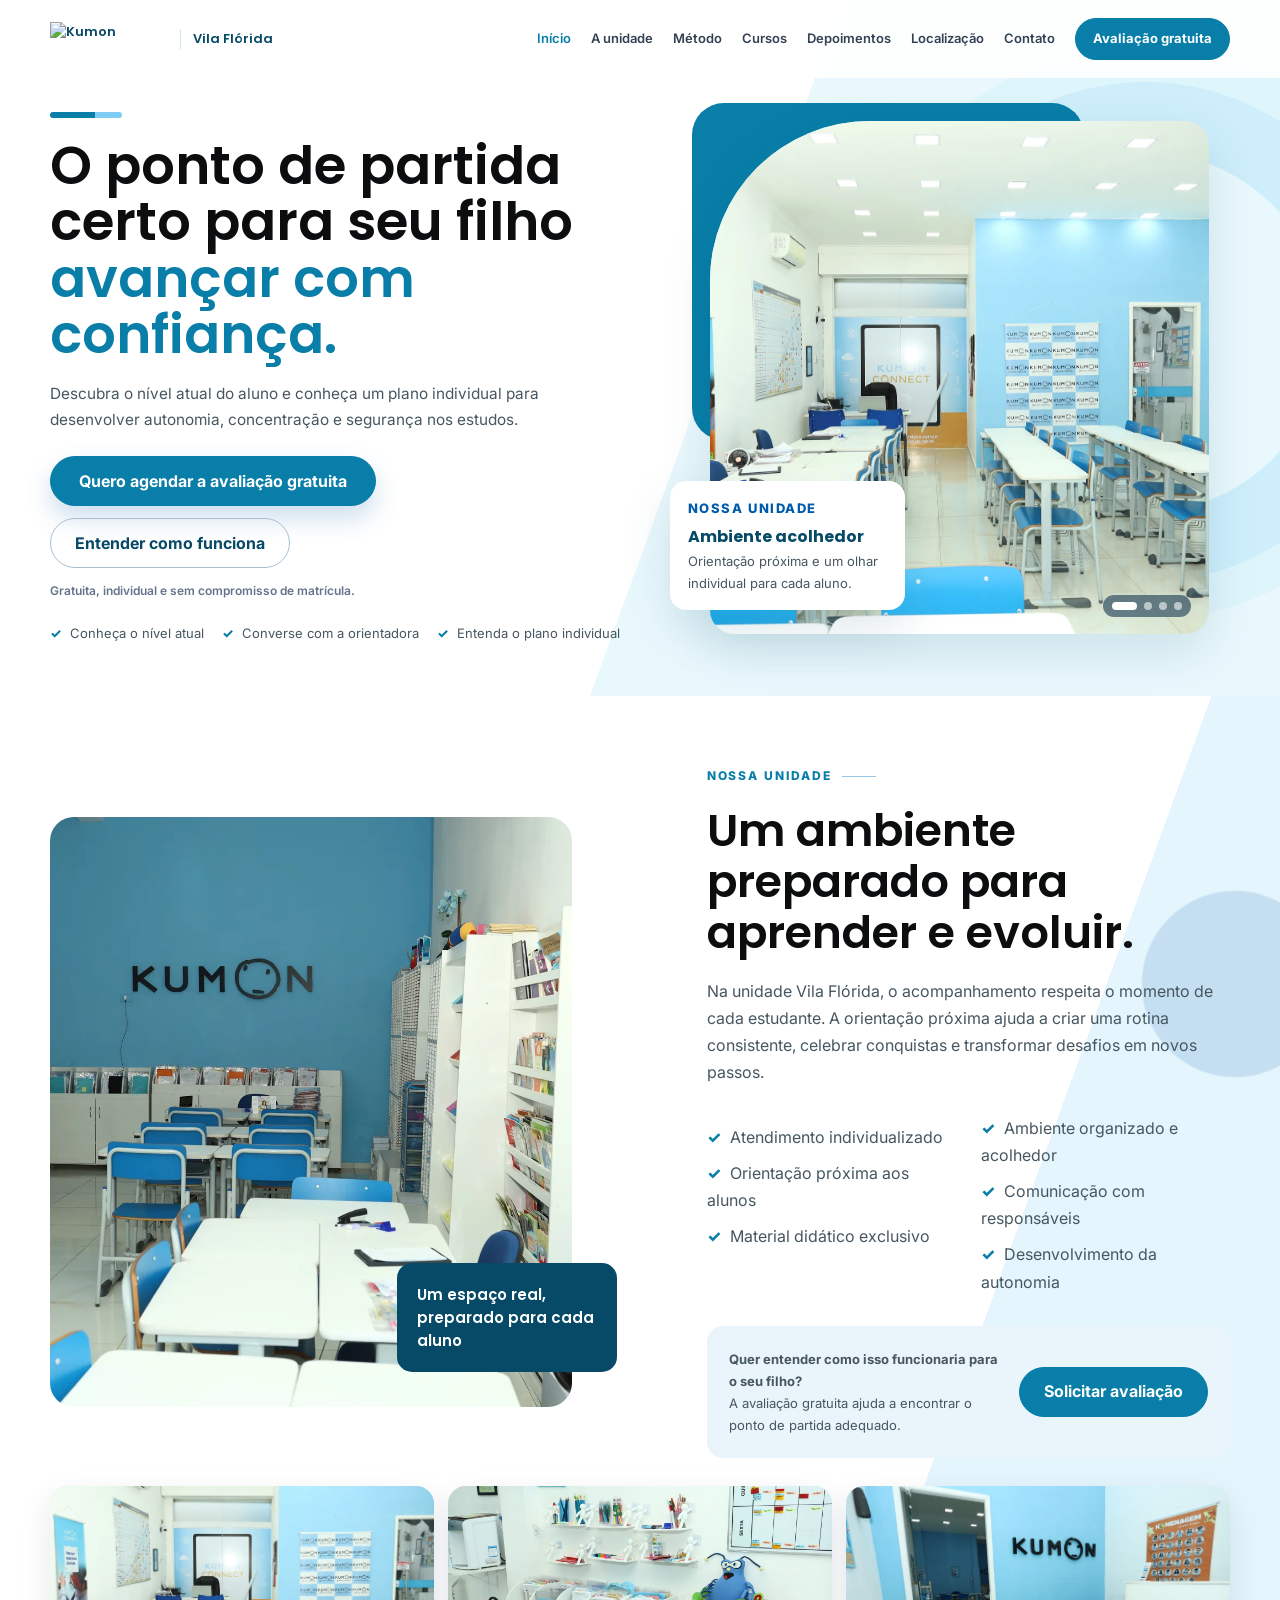
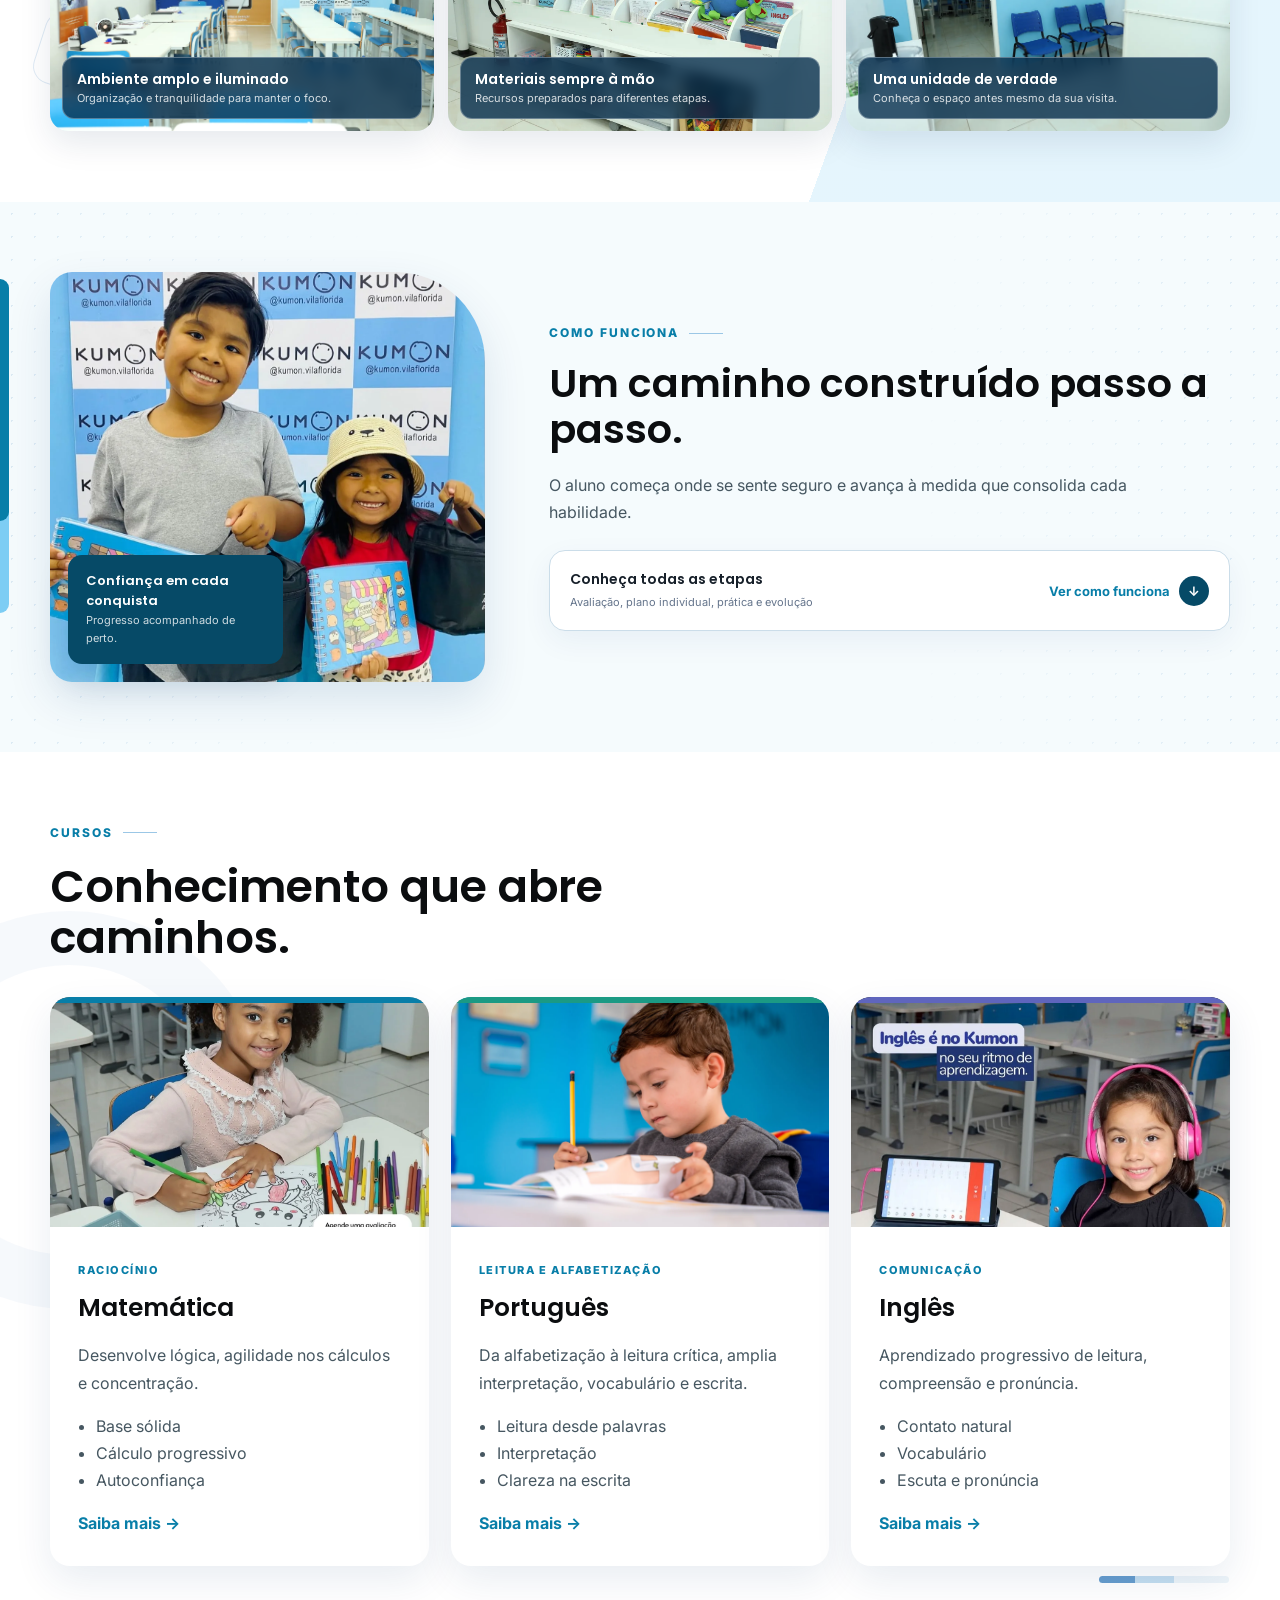
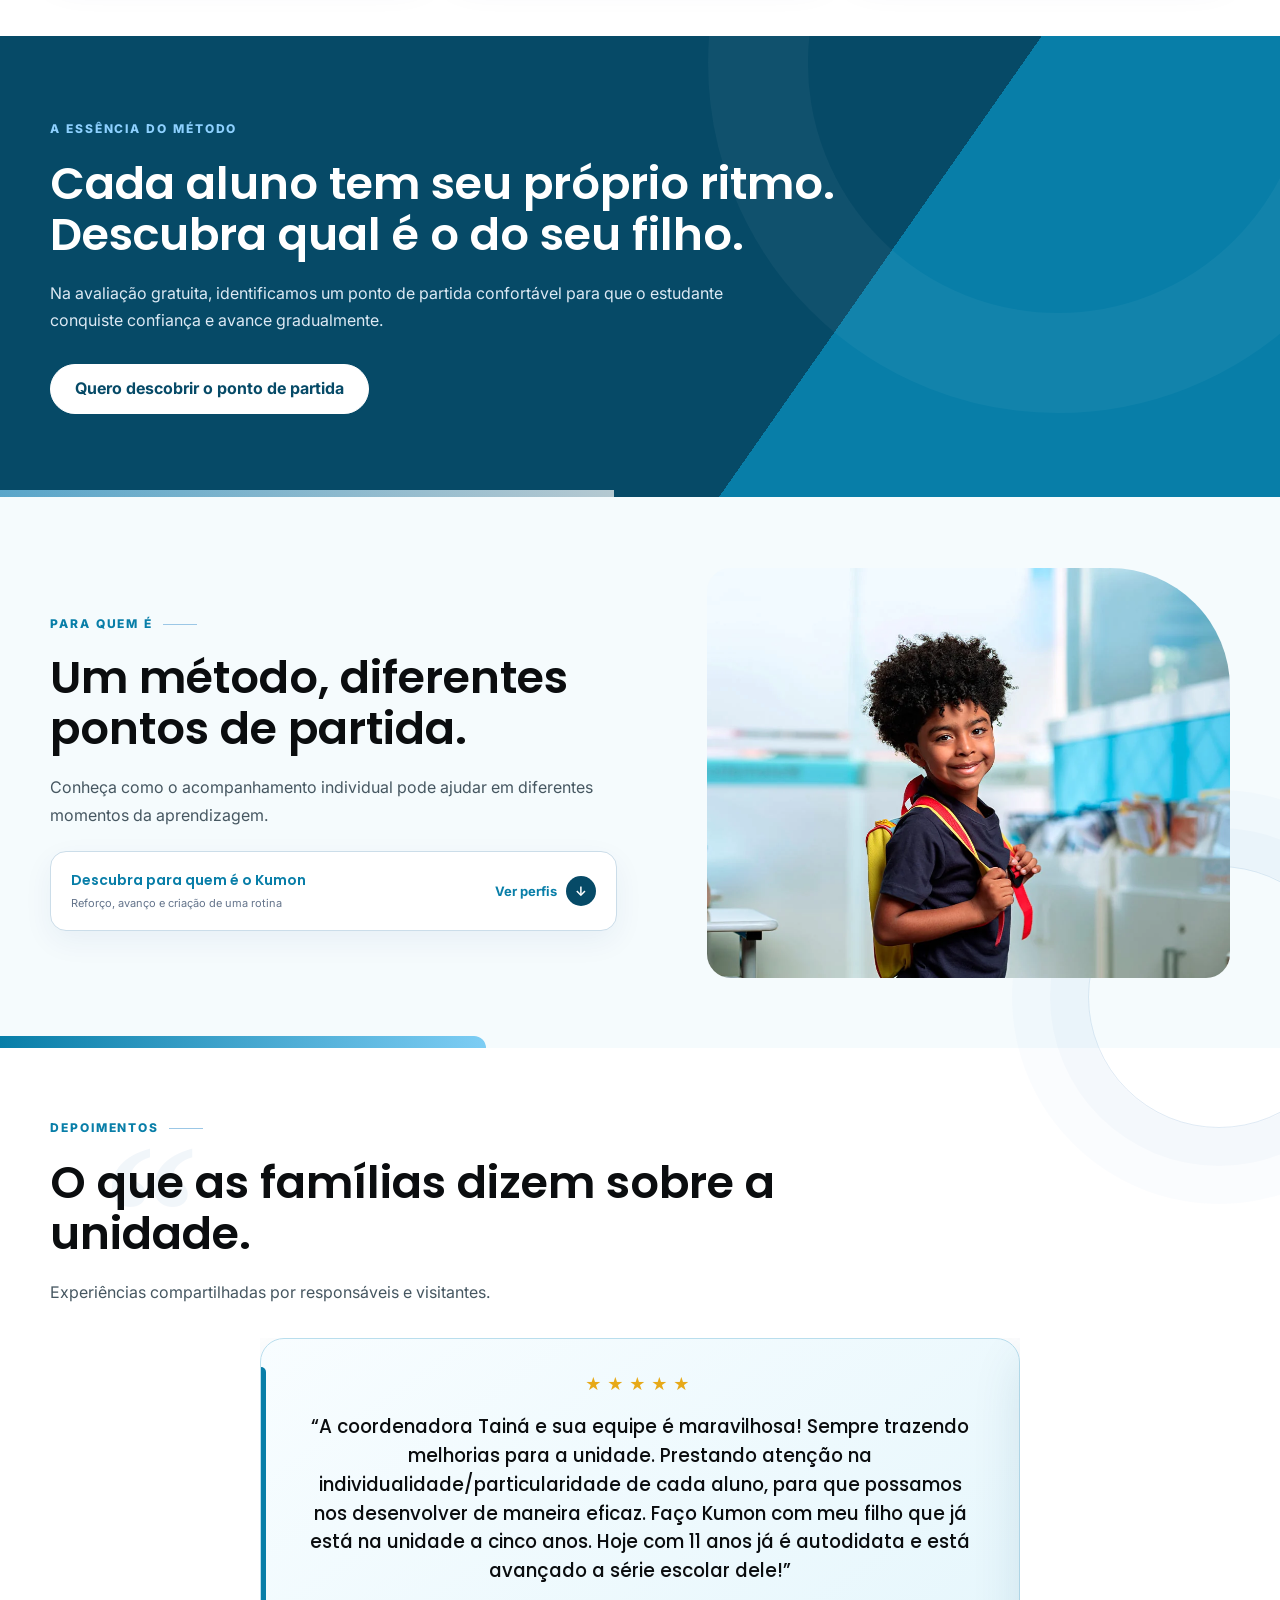
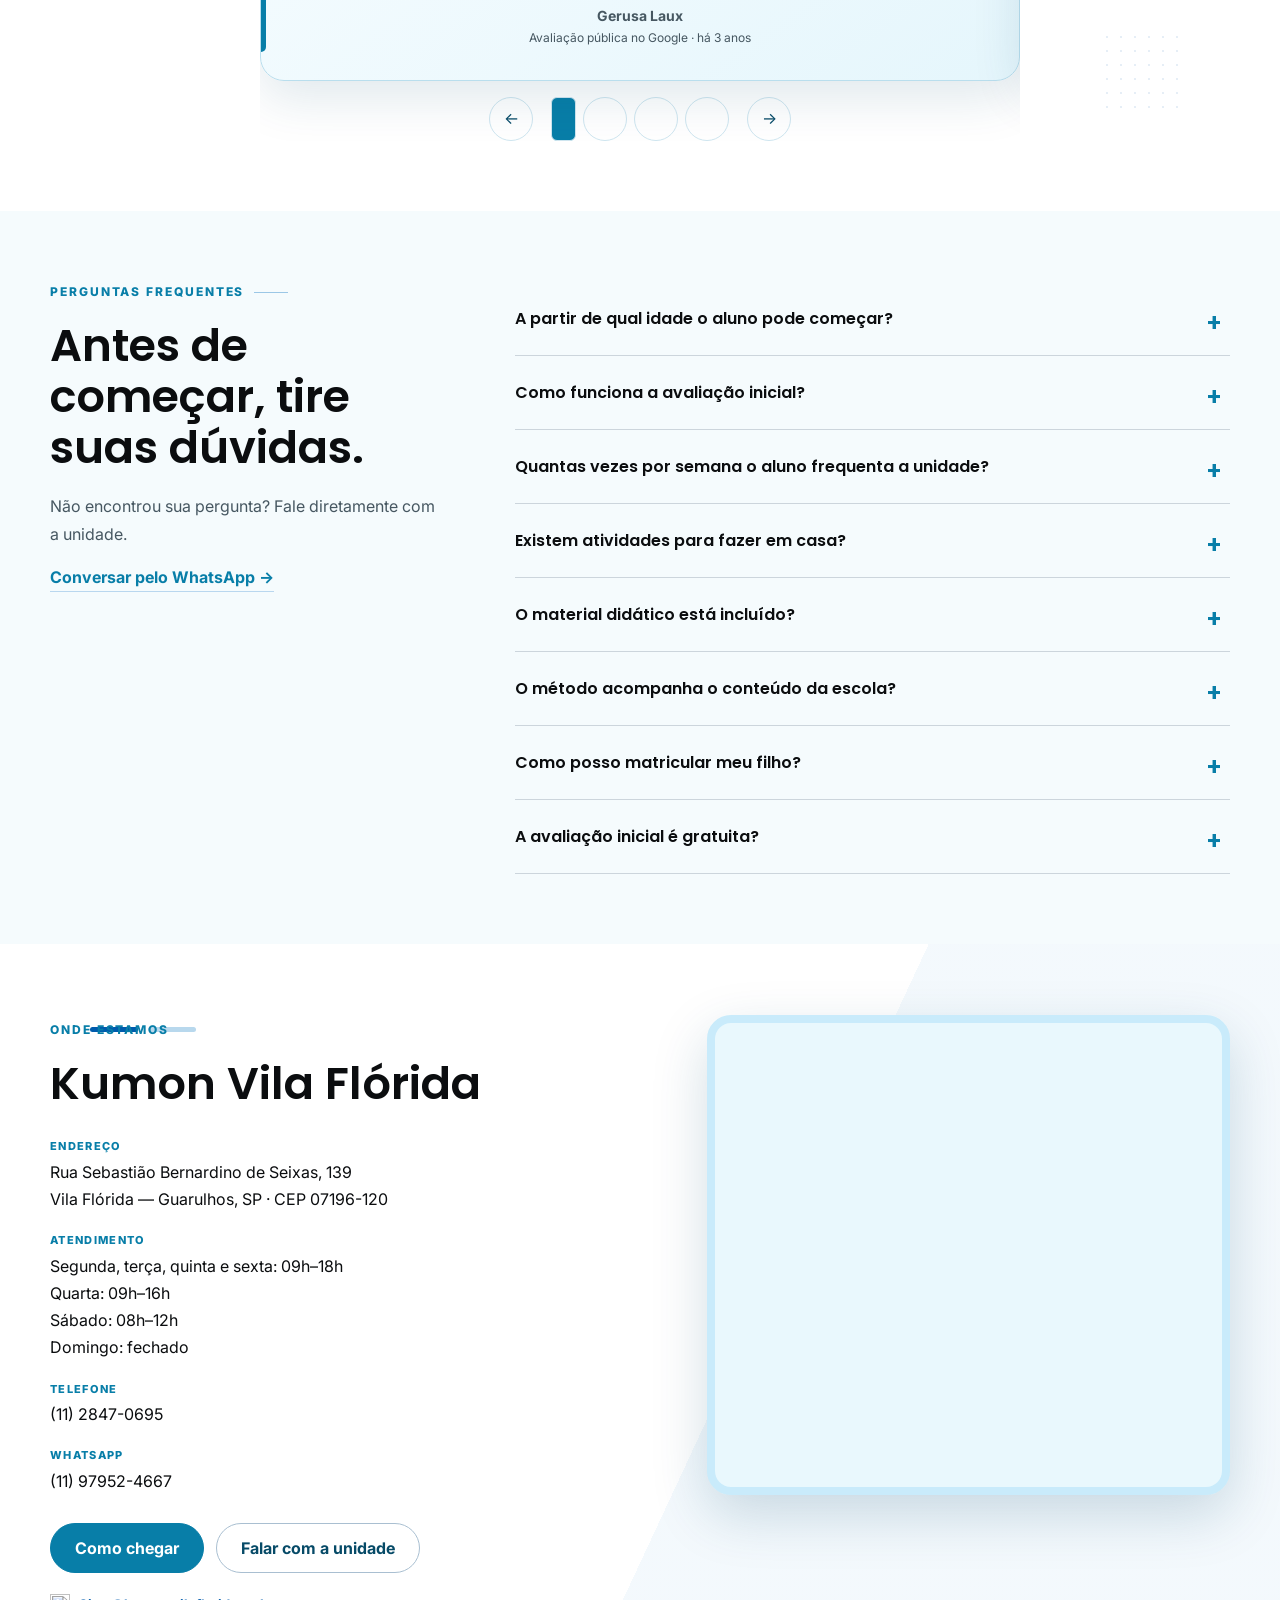
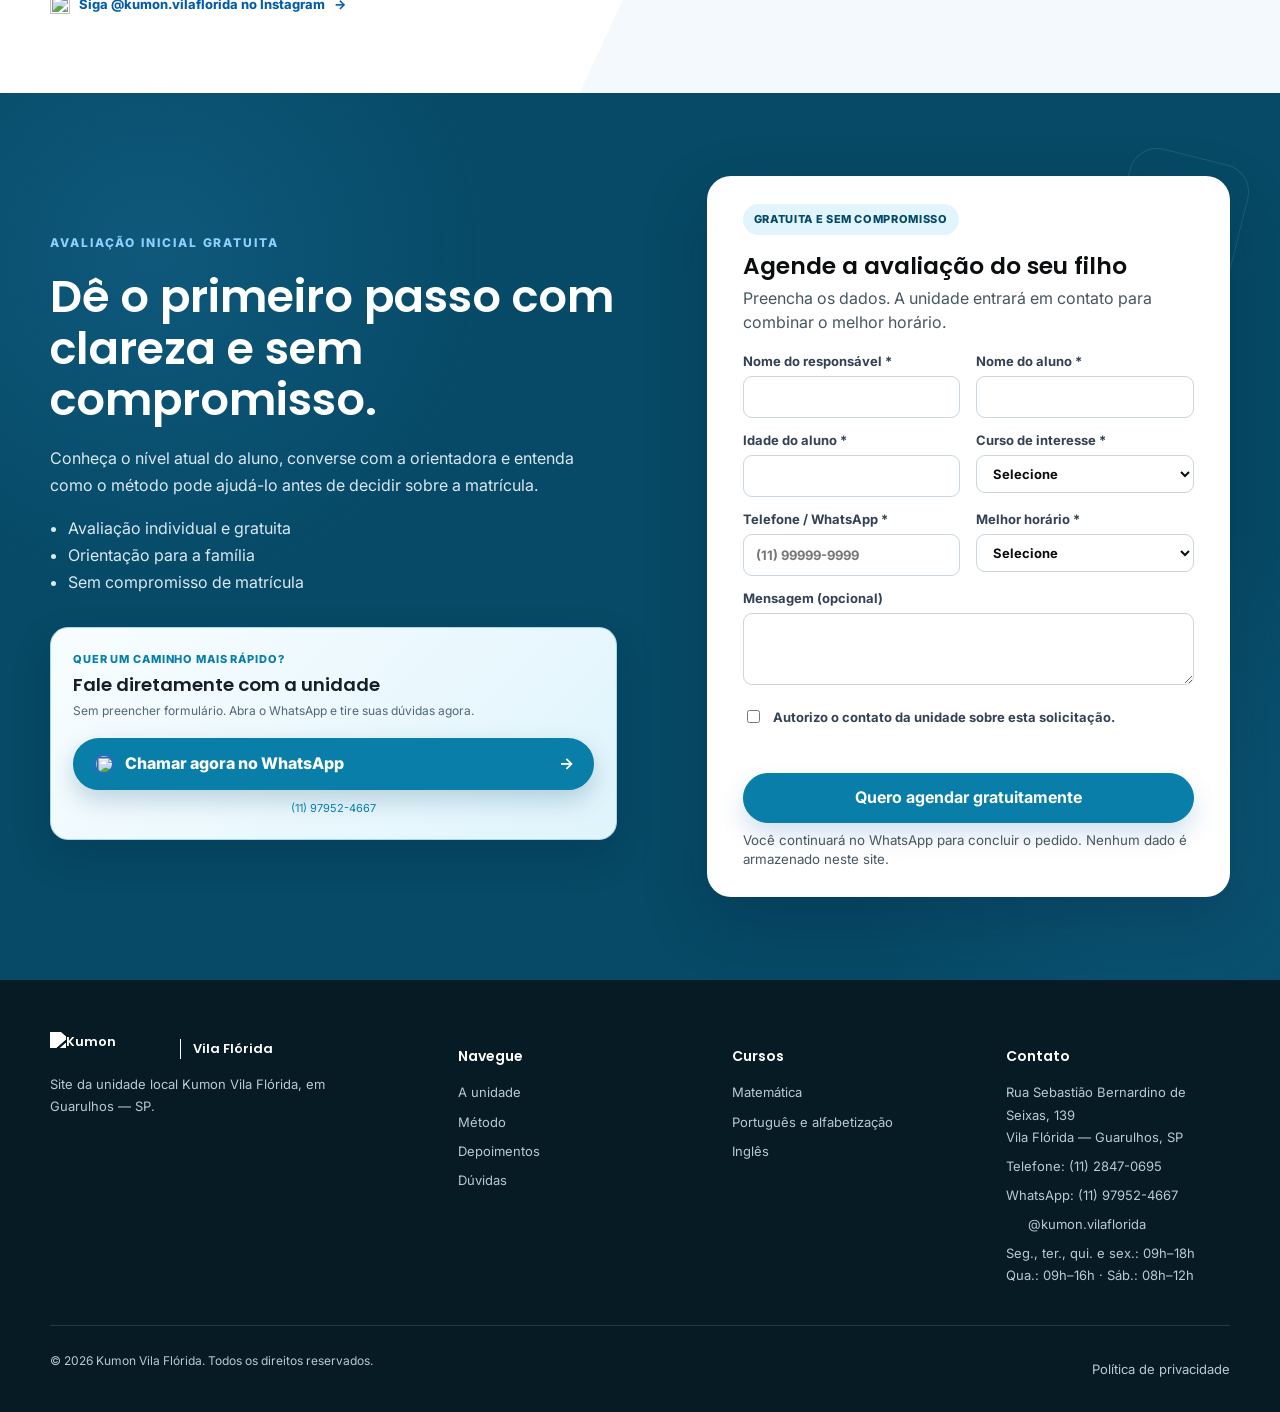
==== commit d4dbc891: "Revert "Atualiza todos os contatos do WhatsApp" This reverts commit 96ed963909f788091fa2351b5d9d6c3c" ====
--- a/index.html
+++ b/index.html
@@ -9,7 +9,7 @@
   <link rel="apple-touch-icon" href="assets/logo/kumon-favicon.png">
   <link rel="preconnect" href="https://fonts.googleapis.com"><link rel="preconnect" href="https://fonts.gstatic.com" crossorigin>
   <link href="https://fonts.googleapis.com/css2?family=Inter:wght@400;500;600;700&family=Poppins:wght@500;600;700&display=swap" rel="stylesheet">
-  <link rel="stylesheet" href="css/style.css"><link rel="stylesheet" href="css/image-overrides.css?v=4"><link rel="stylesheet" href="css/conversion.css?v=4"><script src="js/script.js?v=2" defer></script>
+  <link rel="stylesheet" href="css/style.css"><link rel="stylesheet" href="css/image-overrides.css?v=4"><link rel="stylesheet" href="css/conversion.css?v=4"><script src="js/script.js" defer></script>
   <script type="application/ld+json">{"@context":"https://schema.org","@type":"EducationalOrganization","name":"Kumon Vila Flórida","description":"Unidade local do Kumon em Guarulhos — SP.","telephone":"+55 11 2847-0695","address":{"@type":"PostalAddress","streetAddress":"Rua Sebastião Bernardino de Seixas, 139 — Vila Flórida","addressLocality":"Guarulhos","addressRegion":"SP","postalCode":"07196-120","addressCountry":"BR"},"openingHoursSpecification":[{"@type":"OpeningHoursSpecification","dayOfWeek":["Monday","Tuesday","Thursday","Friday"],"opens":"09:00","closes":"18:00"},{"@type":"OpeningHoursSpecification","dayOfWeek":"Wednesday","opens":"09:00","closes":"16:00"},{"@type":"OpeningHoursSpecification","dayOfWeek":"Saturday","opens":"08:00","closes":"12:00"}]}</script>
 </head>
 <body>
@@ -68,11 +68,11 @@
       <details><summary>A partir de qual idade o aluno pode começar?</summary><p>A indicação depende da avaliação individual e do desenvolvimento do aluno. Os materiais começam por atividades de coordenação motora e pré-alfabetização, permitindo um ponto de partida adequado também para os pequenos.</p></details><details><summary>Como funciona a avaliação inicial?</summary><p>Ela identifica conhecimentos já consolidados, ajuda a definir um ponto de partida confortável e permite que a família conheça a proposta da unidade.</p></details><details><summary>Quantas vezes por semana o aluno frequenta a unidade?</summary><p>O aluno frequenta a unidade duas vezes por semana, com duração de uma hora por matéria cursada. Os dias e horários são combinados com a unidade.</p></details><details><summary>Existem atividades para fazer em casa?</summary><p>Sim. Nos demais dias, o aluno realiza pequenas atividades com duração média de 15 a 30 minutos. Essa constância ajuda a consolidar o hábito de estudos.</p></details><details><summary>O material didático está incluído?</summary><p>Sim. O material didático exclusivo do Kumon é fornecido gratuitamente ao aluno.</p></details><details><summary>O método acompanha o conteúdo da escola?</summary><p>O Kumon trabalha uma sequência própria e individualizada. O aluno fortalece a base e pode avançar gradualmente até conteúdos acima da série escolar.</p></details><details><summary>Como posso matricular meu filho?</summary><p>Comece pela avaliação gratuita. Depois de conhecer o nível atual e o plano sugerido, você poderá decidir com tranquilidade sobre a matrícula.</p></details><details><summary>A avaliação inicial é gratuita?</summary><p>Sim. A avaliação inicial na unidade é gratuita e não exige compromisso de matrícula.</p></details>
     </div></div></section>
 
-    <section class="section" id="localizacao"><div class="wrap location"><div class="reveal"><p class="eyebrow"><span>Onde estamos</span></p><h2>Kumon Vila Flórida</h2><dl><dt>Endereço</dt><dd>Rua Sebastião Bernardino de Seixas, 139<br>Vila Flórida — Guarulhos, SP · CEP 07196-120</dd><dt>Atendimento</dt><dd>Segunda, terça, quinta e sexta: 09h–18h<br>Quarta: 09h–16h<br>Sábado: 08h–12h<br>Domingo: fechado</dd><dt>Telefone</dt><dd><a href="tel:+551128470695">(11) 2847-0695</a></dd><dt>WhatsApp</dt><dd><a data-wa href="#contato">(11) 96186-5721</a></dd></dl><div class="actions"><a class="btn" href="https://www.google.com/maps/search/?api=1&amp;query=Rua+Sebasti%C3%A3o+Bernardino+de+Seixas+139+Vila+Fl%C3%B3rida+Guarulhos+SP+07196-120" target="_blank" rel="noopener">Como chegar</a><a class="btn btn-ghost" data-wa href="#contato">Falar com a unidade</a></div><a class="instagram-link" href="https://www.instagram.com/kumon.vilaflorida/" target="_blank" rel="noopener"><img src="https://cdn.simpleicons.org/instagram/087EA8" alt="" width="20" height="20">Siga @kumon.vilaflorida no Instagram <span>→</span></a></div><iframe class="map-frame" title="Mapa do Kumon Vila Flórida" src="https://www.google.com/maps?q=Rua+Sebasti%C3%A3o+Bernardino+de+Seixas+139,+Vila+Fl%C3%B3rida,+Guarulhos,+SP,+07196-120&amp;output=embed" width="600" height="480" loading="eager" referrerpolicy="no-referrer-when-downgrade"></iframe></div></section>
+    <section class="section" id="localizacao"><div class="wrap location"><div class="reveal"><p class="eyebrow"><span>Onde estamos</span></p><h2>Kumon Vila Flórida</h2><dl><dt>Endereço</dt><dd>Rua Sebastião Bernardino de Seixas, 139<br>Vila Flórida — Guarulhos, SP · CEP 07196-120</dd><dt>Atendimento</dt><dd>Segunda, terça, quinta e sexta: 09h–18h<br>Quarta: 09h–16h<br>Sábado: 08h–12h<br>Domingo: fechado</dd><dt>Telefone</dt><dd><a href="tel:+551128470695">(11) 2847-0695</a></dd><dt>WhatsApp</dt><dd><a data-wa href="#contato">(11) 97952-4667</a></dd></dl><div class="actions"><a class="btn" href="https://www.google.com/maps/search/?api=1&amp;query=Rua+Sebasti%C3%A3o+Bernardino+de+Seixas+139+Vila+Fl%C3%B3rida+Guarulhos+SP+07196-120" target="_blank" rel="noopener">Como chegar</a><a class="btn btn-ghost" data-wa href="#contato">Falar com a unidade</a></div><a class="instagram-link" href="https://www.instagram.com/kumon.vilaflorida/" target="_blank" rel="noopener"><img src="https://cdn.simpleicons.org/instagram/087EA8" alt="" width="20" height="20">Siga @kumon.vilaflorida no Instagram <span>→</span></a></div><iframe class="map-frame" title="Mapa do Kumon Vila Flórida" src="https://www.google.com/maps?q=Rua+Sebasti%C3%A3o+Bernardino+de+Seixas+139,+Vila+Fl%C3%B3rida,+Guarulhos,+SP,+07196-120&amp;output=embed" width="600" height="480" loading="eager" referrerpolicy="no-referrer-when-downgrade"></iframe></div></section>
 
-    <section class="contact" id="contato"><div class="wrap contact-grid"><div class="reveal"><p class="eyebrow light">Avaliação inicial gratuita</p><h2>Dê o primeiro passo com clareza e sem compromisso.</h2><p>Conheça o nível atual do aluno, converse com a orientadora e entenda como o método pode ajudá-lo antes de decidir sobre a matrícula.</p><ul class="contact-points"><li>Avaliação individual e gratuita</li><li>Orientação para a família</li><li>Sem compromisso de matrícula</li></ul><div class="contact-direct"><span>Quer um caminho mais rápido?</span><strong>Fale diretamente com a unidade</strong><small>Sem preencher formulário. Abra o WhatsApp e tire suas dúvidas agora.</small><a data-wa href="#contato"><img src="https://cdn.simpleicons.org/whatsapp/FFFFFF" alt="" width="22" height="22">Chamar agora no WhatsApp <b>→</b></a><em>(11) 96186-5721</em></div></div><form id="contact-form" class="form reveal" novalidate><span class="form-badge">Gratuita e sem compromisso</span><h3>Agende a avaliação do seu filho</h3><p>Preencha os dados. A unidade entrará em contato para combinar o melhor horário.</p><div class="fields"><label>Nome do responsável *<input name="responsavel" required autocomplete="name"></label><label>Nome do aluno *<input name="aluno" required></label><label>Idade do aluno *<input name="idade" type="number" min="2" max="99" required></label><label>Curso de interesse *<select name="curso" required><option value="">Selecione</option><option>Matemática</option><option>Português</option><option>Inglês</option><option>Ainda não sei</option></select></label><label>Telefone / WhatsApp *<input name="telefone" type="tel" required autocomplete="tel" placeholder="(11) 99999-9999"></label><label>Melhor horário *<select name="horario" required><option value="">Selecione</option><option>Manhã</option><option>Tarde</option><option>Noite</option></select></label><label class="full">Mensagem (opcional)<textarea name="mensagem" rows="3"></textarea></label><label class="consent full"><input name="consentimento" type="checkbox" required><span>Autorizo o contato da unidade sobre esta solicitação.</span></label></div><p class="form-status" role="status"></p><button class="btn form-submit" type="submit">Quero agendar gratuitamente</button><small>Você continuará no WhatsApp para concluir o pedido. Nenhum dado é armazenado neste site.</small></form></div></section>
+    <section class="contact" id="contato"><div class="wrap contact-grid"><div class="reveal"><p class="eyebrow light">Avaliação inicial gratuita</p><h2>Dê o primeiro passo com clareza e sem compromisso.</h2><p>Conheça o nível atual do aluno, converse com a orientadora e entenda como o método pode ajudá-lo antes de decidir sobre a matrícula.</p><ul class="contact-points"><li>Avaliação individual e gratuita</li><li>Orientação para a família</li><li>Sem compromisso de matrícula</li></ul><div class="contact-direct"><span>Quer um caminho mais rápido?</span><strong>Fale diretamente com a unidade</strong><small>Sem preencher formulário. Abra o WhatsApp e tire suas dúvidas agora.</small><a data-wa href="#contato"><img src="https://cdn.simpleicons.org/whatsapp/FFFFFF" alt="" width="22" height="22">Chamar agora no WhatsApp <b>→</b></a><em>(11) 97952-4667</em></div></div><form id="contact-form" class="form reveal" novalidate><span class="form-badge">Gratuita e sem compromisso</span><h3>Agende a avaliação do seu filho</h3><p>Preencha os dados. A unidade entrará em contato para combinar o melhor horário.</p><div class="fields"><label>Nome do responsável *<input name="responsavel" required autocomplete="name"></label><label>Nome do aluno *<input name="aluno" required></label><label>Idade do aluno *<input name="idade" type="number" min="2" max="99" required></label><label>Curso de interesse *<select name="curso" required><option value="">Selecione</option><option>Matemática</option><option>Português</option><option>Inglês</option><option>Ainda não sei</option></select></label><label>Telefone / WhatsApp *<input name="telefone" type="tel" required autocomplete="tel" placeholder="(11) 99999-9999"></label><label>Melhor horário *<select name="horario" required><option value="">Selecione</option><option>Manhã</option><option>Tarde</option><option>Noite</option></select></label><label class="full">Mensagem (opcional)<textarea name="mensagem" rows="3"></textarea></label><label class="consent full"><input name="consentimento" type="checkbox" required><span>Autorizo o contato da unidade sobre esta solicitação.</span></label></div><p class="form-status" role="status"></p><button class="btn form-submit" type="submit">Quero agendar gratuitamente</button><small>Você continuará no WhatsApp para concluir o pedido. Nenhum dado é armazenado neste site.</small></form></div></section>
   </main>
 
-  <footer><div class="wrap footer-grid"><div><a class="brand footer-brand" href="#inicio"><img src="https://sitecontent.kumon.com.br/sitestg/kumon-website-pt/img/1-022-logo_preto_kumon_footer.png" alt="Kumon" width="150" height="42"><span>Vila Flórida</span></a><p>Site da unidade local Kumon Vila Flórida, em Guarulhos — SP.</p></div><div><h3>Navegue</h3><a href="#unidade">A unidade</a><a href="#metodo">Método</a><a href="#depoimentos">Depoimentos</a><a href="#faq">Dúvidas</a></div><div><h3>Cursos</h3><a href="#cursos">Matemática</a><a href="#cursos">Português e alfabetização</a><a href="#cursos">Inglês</a></div><div><h3>Contato</h3><p>Rua Sebastião Bernardino de Seixas, 139<br>Vila Flórida — Guarulhos, SP</p><a href="tel:+551128470695">Telefone: (11) 2847-0695</a><a data-wa href="#contato">WhatsApp: (11) 96186-5721</a><a class="footer-social" href="https://www.instagram.com/kumon.vilaflorida/" target="_blank" rel="noopener"><img src="https://cdn.simpleicons.org/instagram/FFFFFF" alt="" width="15" height="15">@kumon.vilaflorida</a><p>Seg., ter., qui. e sex.: 09h–18h<br>Qua.: 09h–16h · Sáb.: 08h–12h</p></div></div><div class="wrap footer-bottom"><span>© 2026 Kumon Vila Flórida. Todos os direitos reservados.</span><a href="#">Política de privacidade</a></div></footer>
+  <footer><div class="wrap footer-grid"><div><a class="brand footer-brand" href="#inicio"><img src="https://sitecontent.kumon.com.br/sitestg/kumon-website-pt/img/1-022-logo_preto_kumon_footer.png" alt="Kumon" width="150" height="42"><span>Vila Flórida</span></a><p>Site da unidade local Kumon Vila Flórida, em Guarulhos — SP.</p></div><div><h3>Navegue</h3><a href="#unidade">A unidade</a><a href="#metodo">Método</a><a href="#depoimentos">Depoimentos</a><a href="#faq">Dúvidas</a></div><div><h3>Cursos</h3><a href="#cursos">Matemática</a><a href="#cursos">Português e alfabetização</a><a href="#cursos">Inglês</a></div><div><h3>Contato</h3><p>Rua Sebastião Bernardino de Seixas, 139<br>Vila Flórida — Guarulhos, SP</p><a href="tel:+551128470695">Telefone: (11) 2847-0695</a><a data-wa href="#contato">WhatsApp: (11) 97952-4667</a><a class="footer-social" href="https://www.instagram.com/kumon.vilaflorida/" target="_blank" rel="noopener"><img src="https://cdn.simpleicons.org/instagram/FFFFFF" alt="" width="15" height="15">@kumon.vilaflorida</a><p>Seg., ter., qui. e sex.: 09h–18h<br>Qua.: 09h–16h · Sáb.: 08h–12h</p></div></div><div class="wrap footer-bottom"><span>© 2026 Kumon Vila Flórida. Todos os direitos reservados.</span><a href="#">Política de privacidade</a></div></footer>
   <a class="whatsapp" data-wa href="#contato" aria-label="Agendar avaliação gratuita pelo WhatsApp"><span class="wa-icon"><img src="https://cdn.simpleicons.org/whatsapp/FFFFFF" alt="" width="21" height="21"></span><b>Agendar avaliação</b></a><button class="back-top" aria-label="Voltar ao topo">↑</button>
 </body></html>
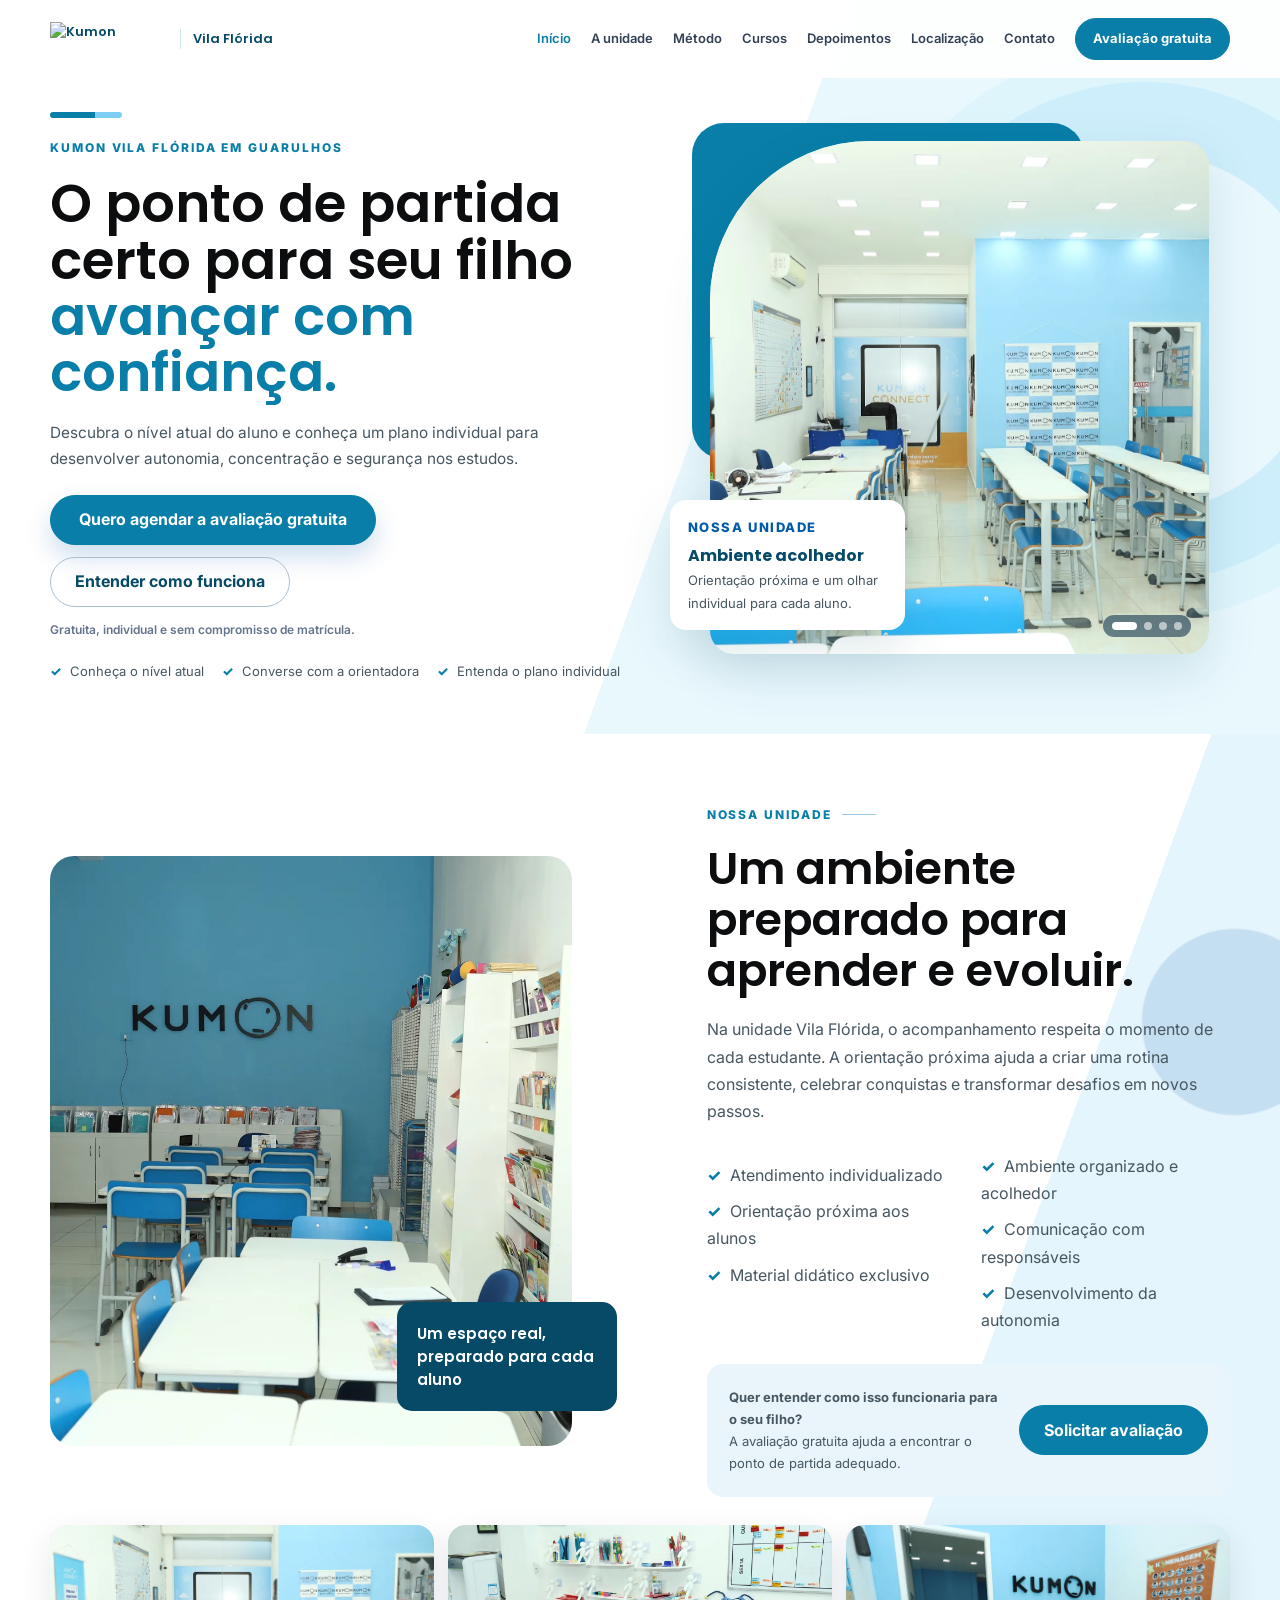
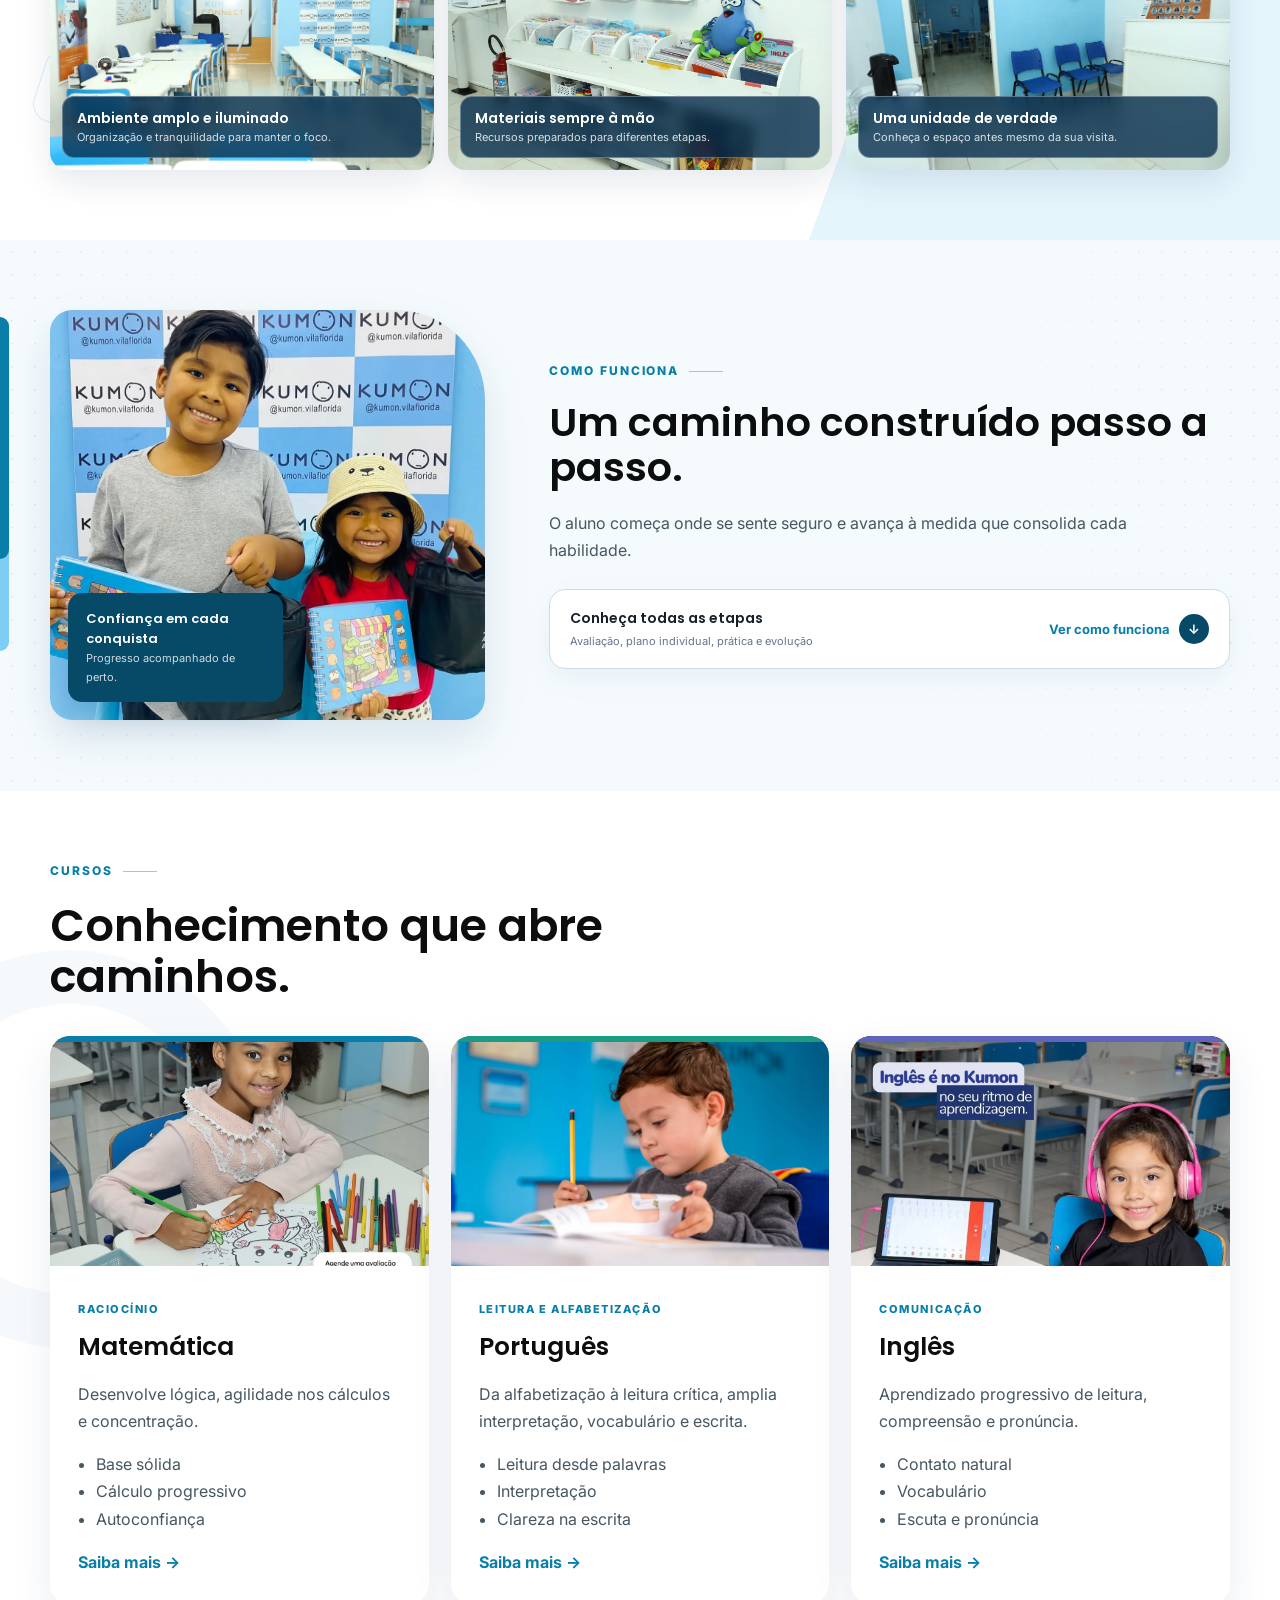
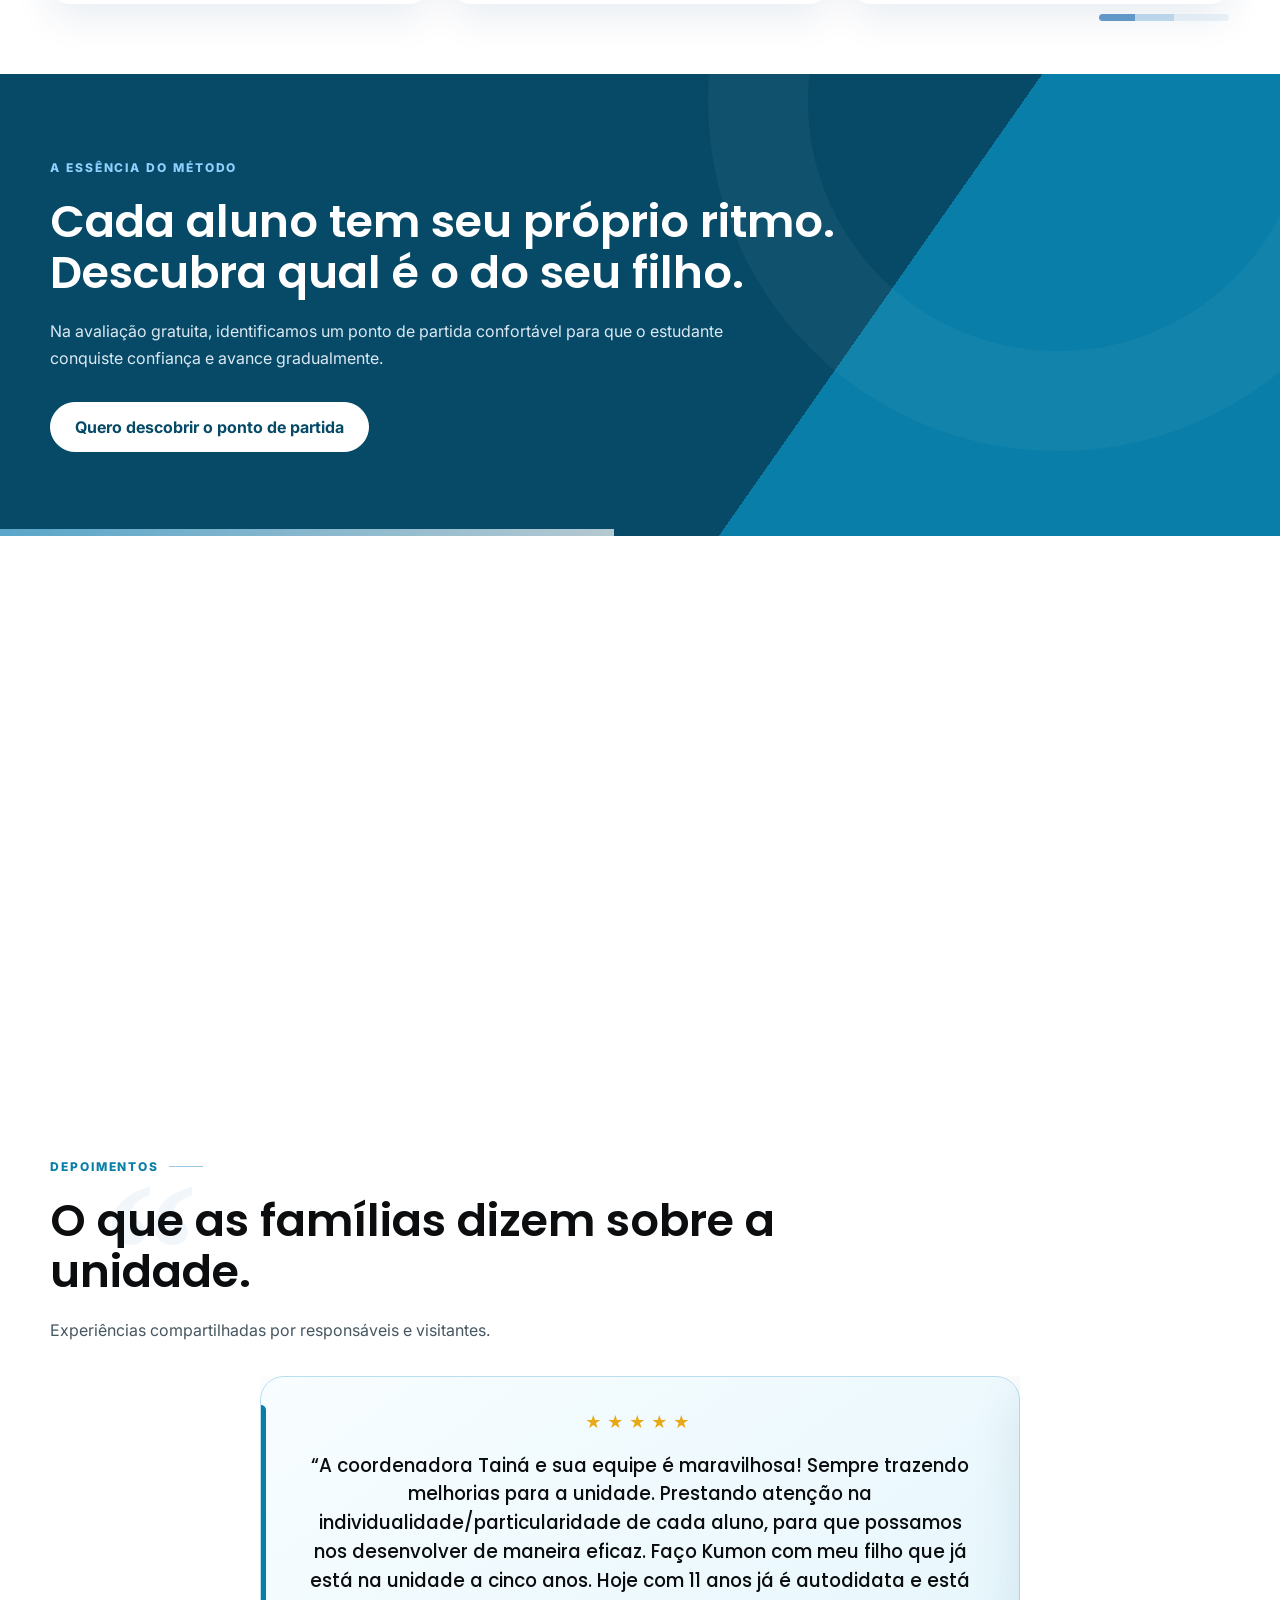
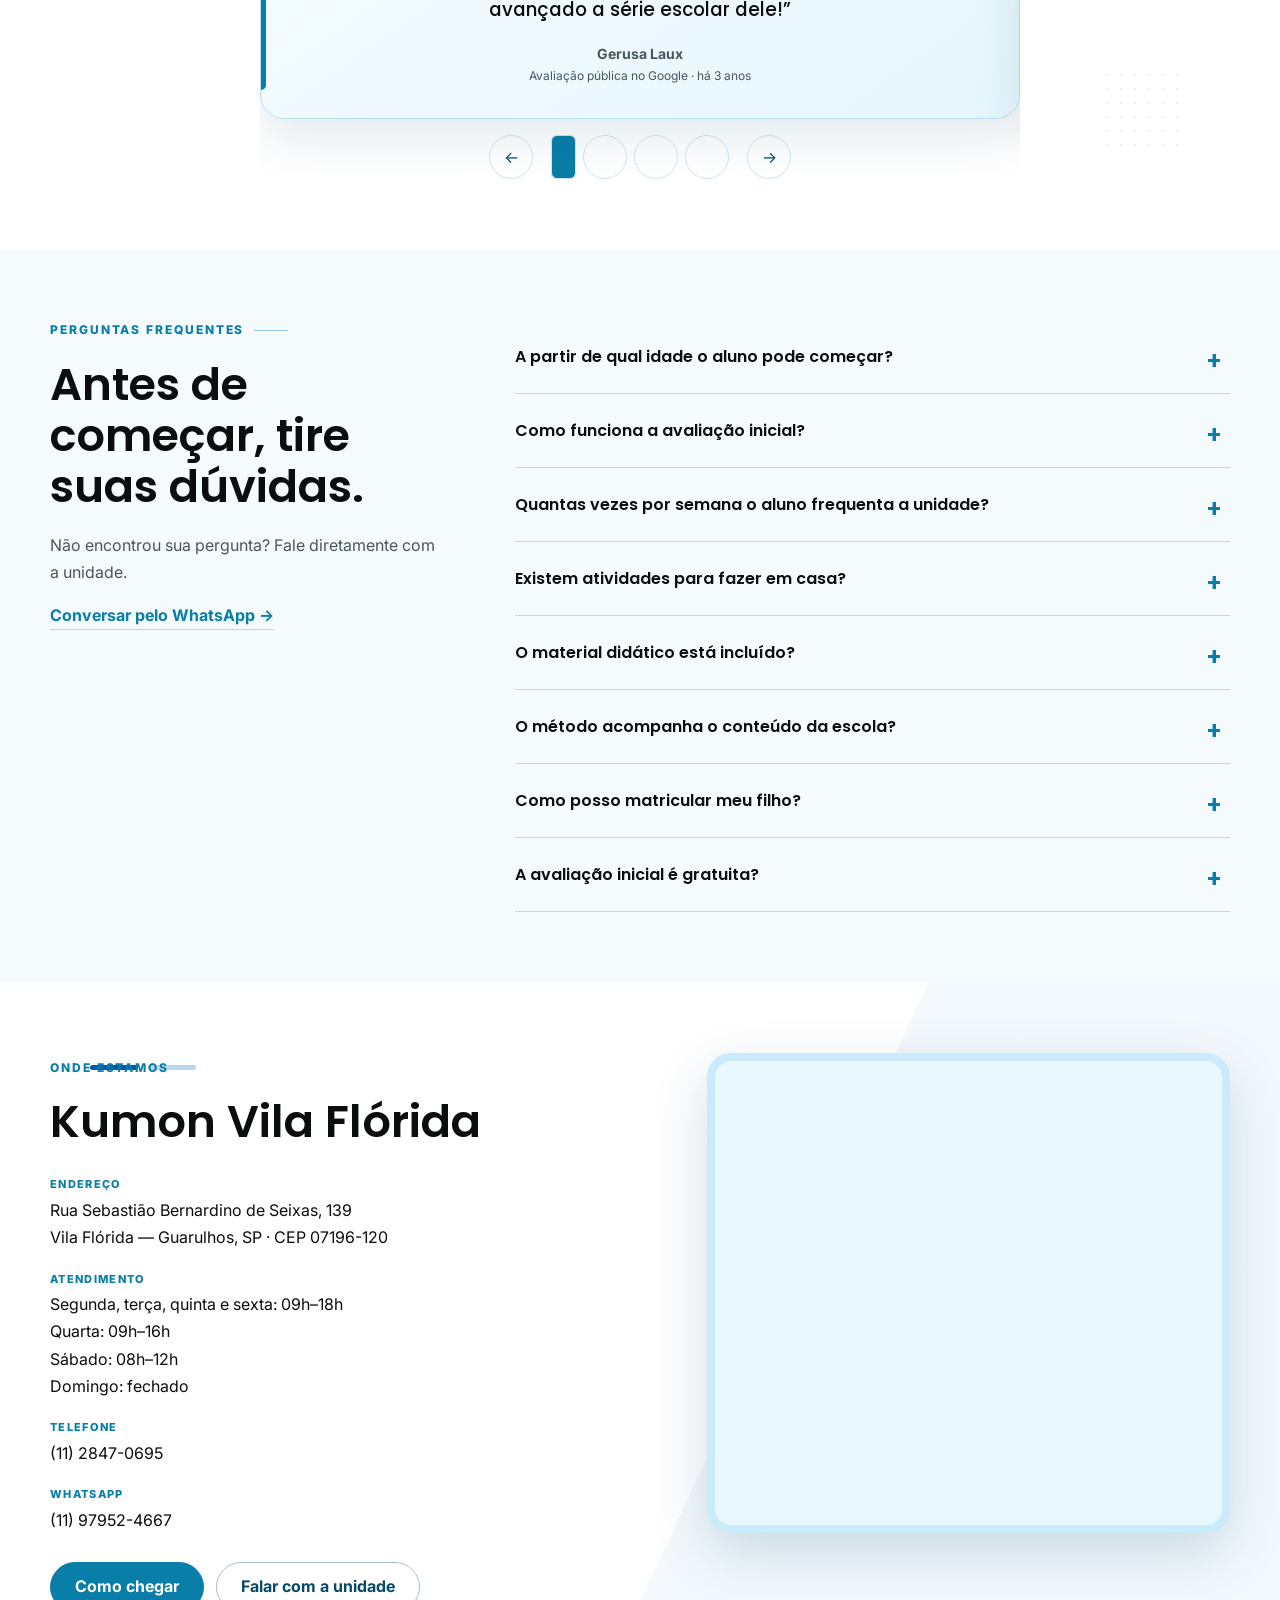
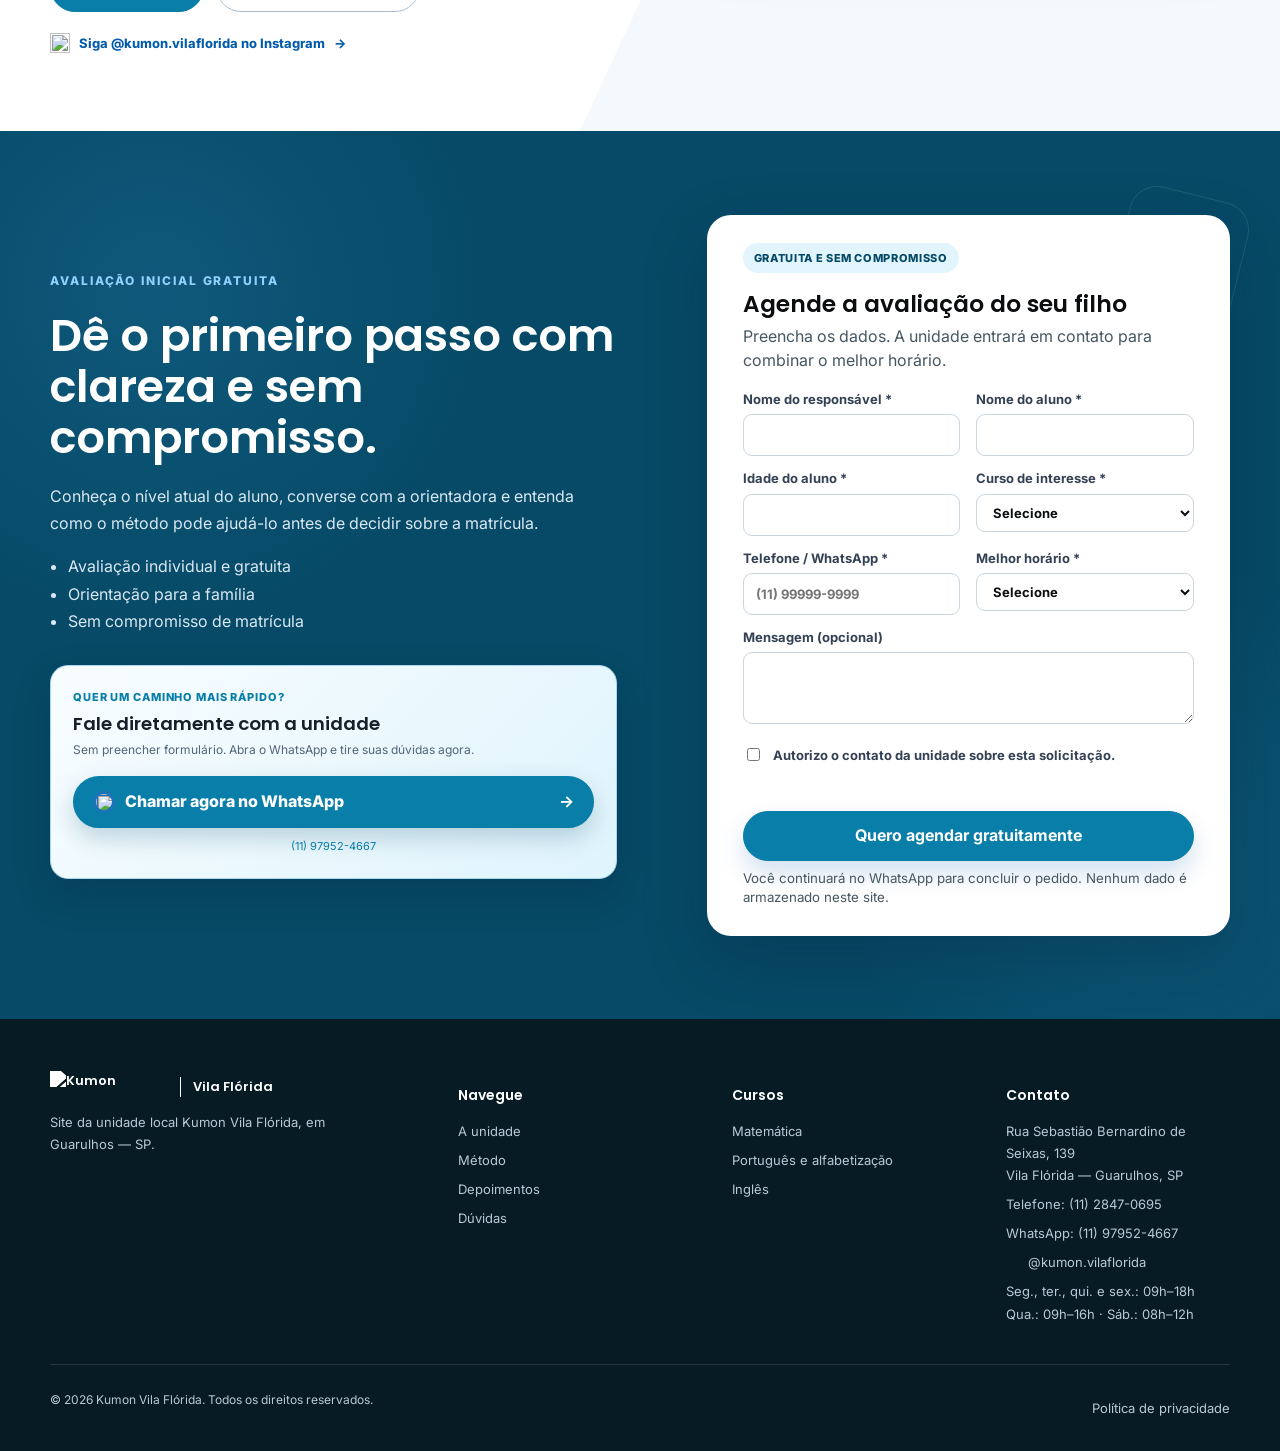
==== commit fdfe391a: "Implementa SEO local para Kumon Vila Florida" ====
--- a/index.html
+++ b/index.html
@@ -2,15 +2,29 @@
 <html lang="pt-BR">
 <head>
   <meta charset="utf-8"><meta name="viewport" content="width=device-width,initial-scale=1">
-  <title>Kumon Vila Flórida | Educação individualizada em Guarulhos</title>
-  <meta name="description" content="Conheça o Kumon Vila Flórida, em Guarulhos. Ensino individualizado de Matemática, Português e Inglês para desenvolver autonomia e confiança.">
-  <meta property="og:title" content="Kumon Vila Flórida"><meta property="og:description" content="Aprender no próprio ritmo transforma possibilidades."><meta property="og:type" content="website"><meta name="theme-color" content="#005bac">
+  <title>Kumon Vila Flórida Guarulhos | Avaliação Gratuita</title>
+  <meta name="description" content="Kumon Vila Flórida em Guarulhos: Matemática, Português e Inglês com ensino individualizado. Agende uma avaliação gratuita na unidade.">
+  <meta name="robots" content="index,follow,max-image-preview:large,max-snippet:-1,max-video-preview:-1">
+  <link rel="canonical" href="https://site-kumon.vercel.app/">
+  <meta property="og:locale" content="pt_BR">
+  <meta property="og:site_name" content="Kumon Vila Flórida">
+  <meta property="og:title" content="Kumon Vila Flórida em Guarulhos">
+  <meta property="og:description" content="Ensino individualizado de Matemática, Português e Inglês. Conheça a unidade e agende uma avaliação gratuita.">
+  <meta property="og:type" content="website">
+  <meta property="og:url" content="https://site-kumon.vercel.app/">
+  <meta property="og:image" content="https://site-kumon.vercel.app/assets/images/unidade/sala-ampla.webp">
+  <meta property="og:image:alt" content="Sala de estudos do Kumon Vila Flórida em Guarulhos">
+  <meta name="twitter:card" content="summary_large_image">
+  <meta name="twitter:title" content="Kumon Vila Flórida em Guarulhos">
+  <meta name="twitter:description" content="Ensino individualizado e avaliação gratuita em Matemática, Português e Inglês.">
+  <meta name="twitter:image" content="https://site-kumon.vercel.app/assets/images/unidade/sala-ampla.webp">
+  <meta name="theme-color" content="#7DCDF4">
   <link rel="icon" type="image/png" sizes="256x256" href="assets/logo/kumon-favicon.png">
   <link rel="apple-touch-icon" href="assets/logo/kumon-favicon.png">
   <link rel="preconnect" href="https://fonts.googleapis.com"><link rel="preconnect" href="https://fonts.gstatic.com" crossorigin>
   <link href="https://fonts.googleapis.com/css2?family=Inter:wght@400;500;600;700&family=Poppins:wght@500;600;700&display=swap" rel="stylesheet">
   <link rel="stylesheet" href="css/style.css"><link rel="stylesheet" href="css/image-overrides.css?v=4"><link rel="stylesheet" href="css/conversion.css?v=4"><script src="js/script.js" defer></script>
-  <script type="application/ld+json">{"@context":"https://schema.org","@type":"EducationalOrganization","name":"Kumon Vila Flórida","description":"Unidade local do Kumon em Guarulhos — SP.","telephone":"+55 11 2847-0695","address":{"@type":"PostalAddress","streetAddress":"Rua Sebastião Bernardino de Seixas, 139 — Vila Flórida","addressLocality":"Guarulhos","addressRegion":"SP","postalCode":"07196-120","addressCountry":"BR"},"openingHoursSpecification":[{"@type":"OpeningHoursSpecification","dayOfWeek":["Monday","Tuesday","Thursday","Friday"],"opens":"09:00","closes":"18:00"},{"@type":"OpeningHoursSpecification","dayOfWeek":"Wednesday","opens":"09:00","closes":"16:00"},{"@type":"OpeningHoursSpecification","dayOfWeek":"Saturday","opens":"08:00","closes":"12:00"}]}</script>
+  <script type="application/ld+json">{"@context":"https://schema.org","@type":["EducationalOrganization","LocalBusiness"],"@id":"https://site-kumon.vercel.app/#unidade","name":"Kumon Vila Flórida","alternateName":"Kumon Vila Flórida Guarulhos","url":"https://site-kumon.vercel.app/","logo":"https://site-kumon.vercel.app/assets/logo/kumon-favicon.png","image":["https://site-kumon.vercel.app/assets/images/unidade/sala-ampla.webp","https://site-kumon.vercel.app/assets/images/unidade/ambiente-estudos.webp"],"description":"Unidade Kumon Vila Flórida em Guarulhos com cursos de Matemática, Português e Inglês e acompanhamento individualizado.","telephone":"+55 11 2847-0695","sameAs":["https://www.instagram.com/kumon.vilaflorida/"],"areaServed":{"@type":"City","name":"Guarulhos"},"address":{"@type":"PostalAddress","streetAddress":"Rua Sebastião Bernardino de Seixas, 139","addressLocality":"Guarulhos","addressRegion":"SP","postalCode":"07196-120","addressCountry":"BR"},"openingHoursSpecification":[{"@type":"OpeningHoursSpecification","dayOfWeek":["Monday","Tuesday","Thursday","Friday"],"opens":"09:00","closes":"18:00"},{"@type":"OpeningHoursSpecification","dayOfWeek":"Wednesday","opens":"09:00","closes":"16:00"},{"@type":"OpeningHoursSpecification","dayOfWeek":"Saturday","opens":"08:00","closes":"12:00"}],"contactPoint":{"@type":"ContactPoint","telephone":"+55 11 97952-4667","contactType":"customer service","availableLanguage":"Portuguese"}}</script>
 </head>
 <body>
   <a class="skip" href="#conteudo">Pular para o conteúdo</a>
@@ -22,6 +36,7 @@
 
   <main id="conteudo">
     <section class="hero" id="inicio"><div class="wrap hero-grid"><div class="hero-copy reveal">
+      <p class="eyebrow">Kumon Vila Flórida em Guarulhos</p>
       <h1>O ponto de partida certo para seu filho <em>avançar com confiança.</em></h1>
       <p class="lead">Descubra o nível atual do aluno e conheça um plano individual para desenvolver autonomia, concentração e segurança nos estudos.</p>
       <div class="actions"><a class="btn btn-primary" href="#contato">Quero agendar a avaliação gratuita</a><a class="btn btn-ghost" href="#metodo">Entender como funciona</a></div>
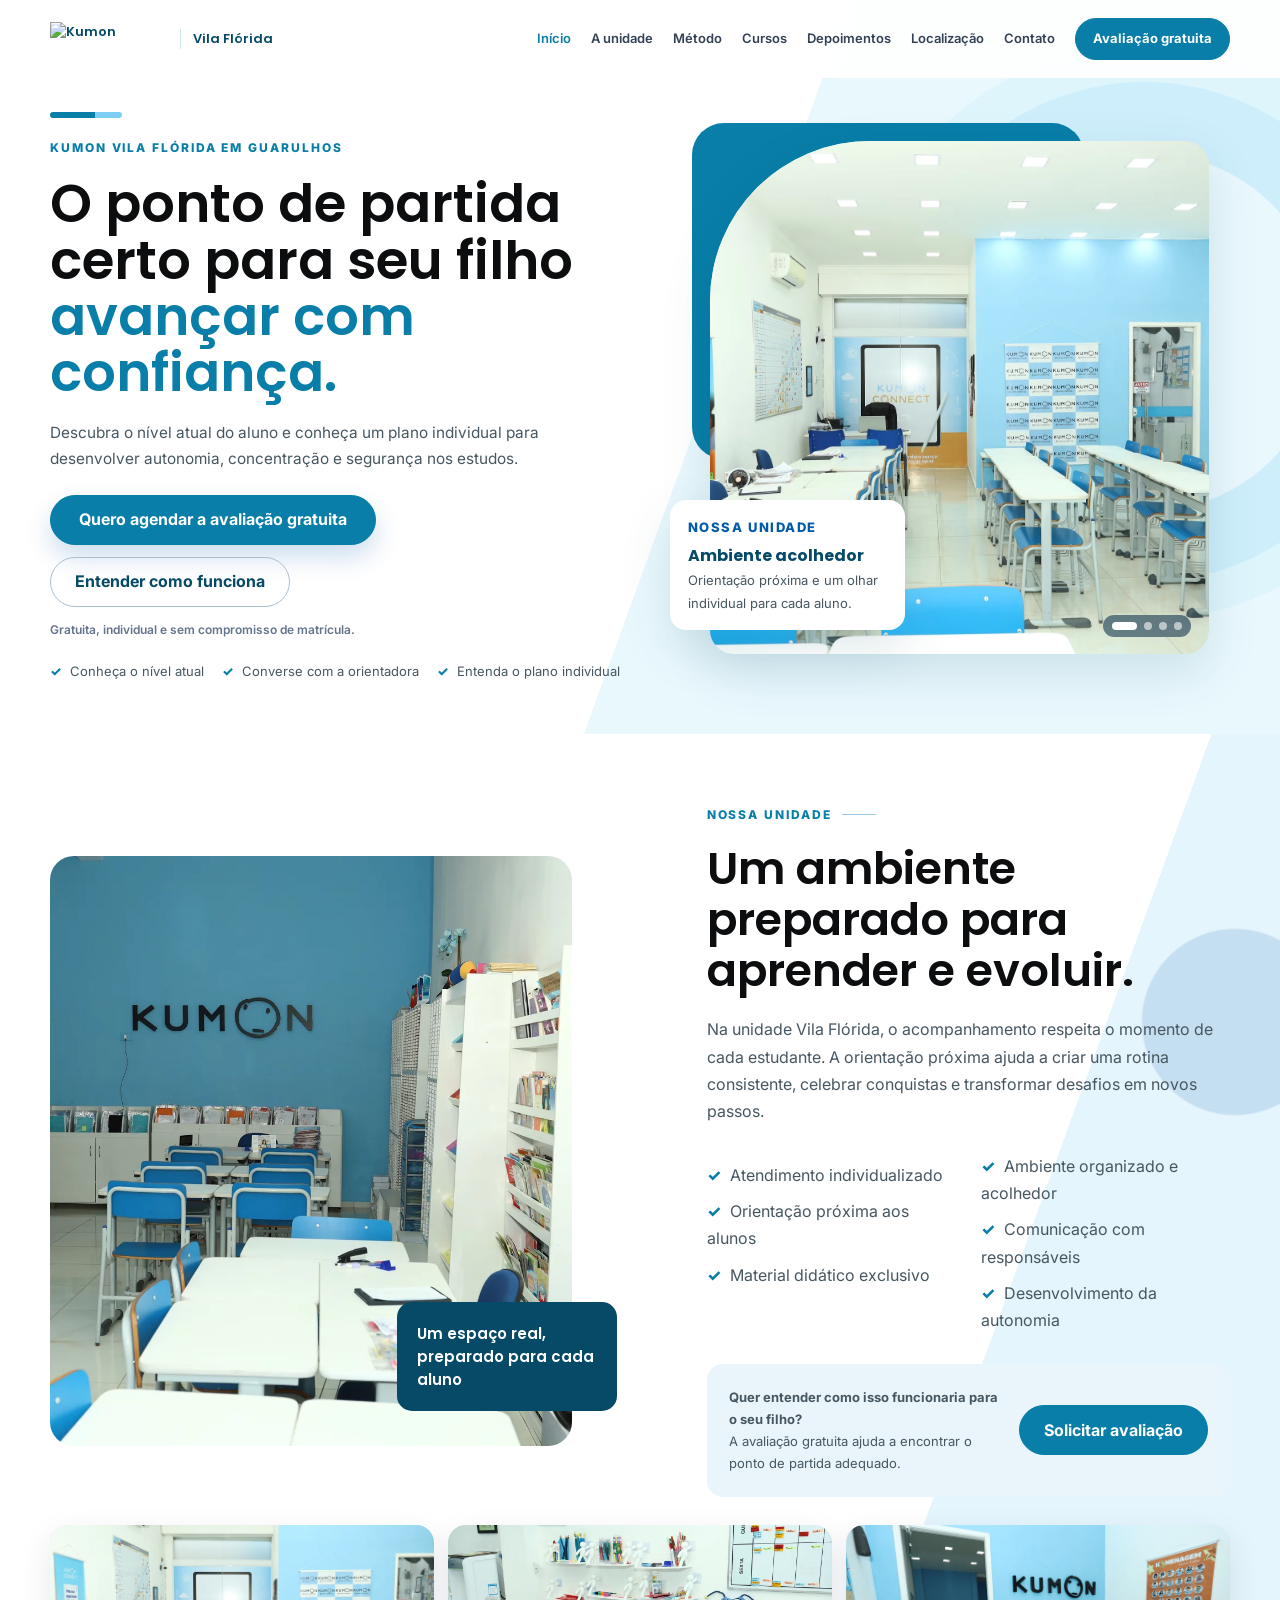
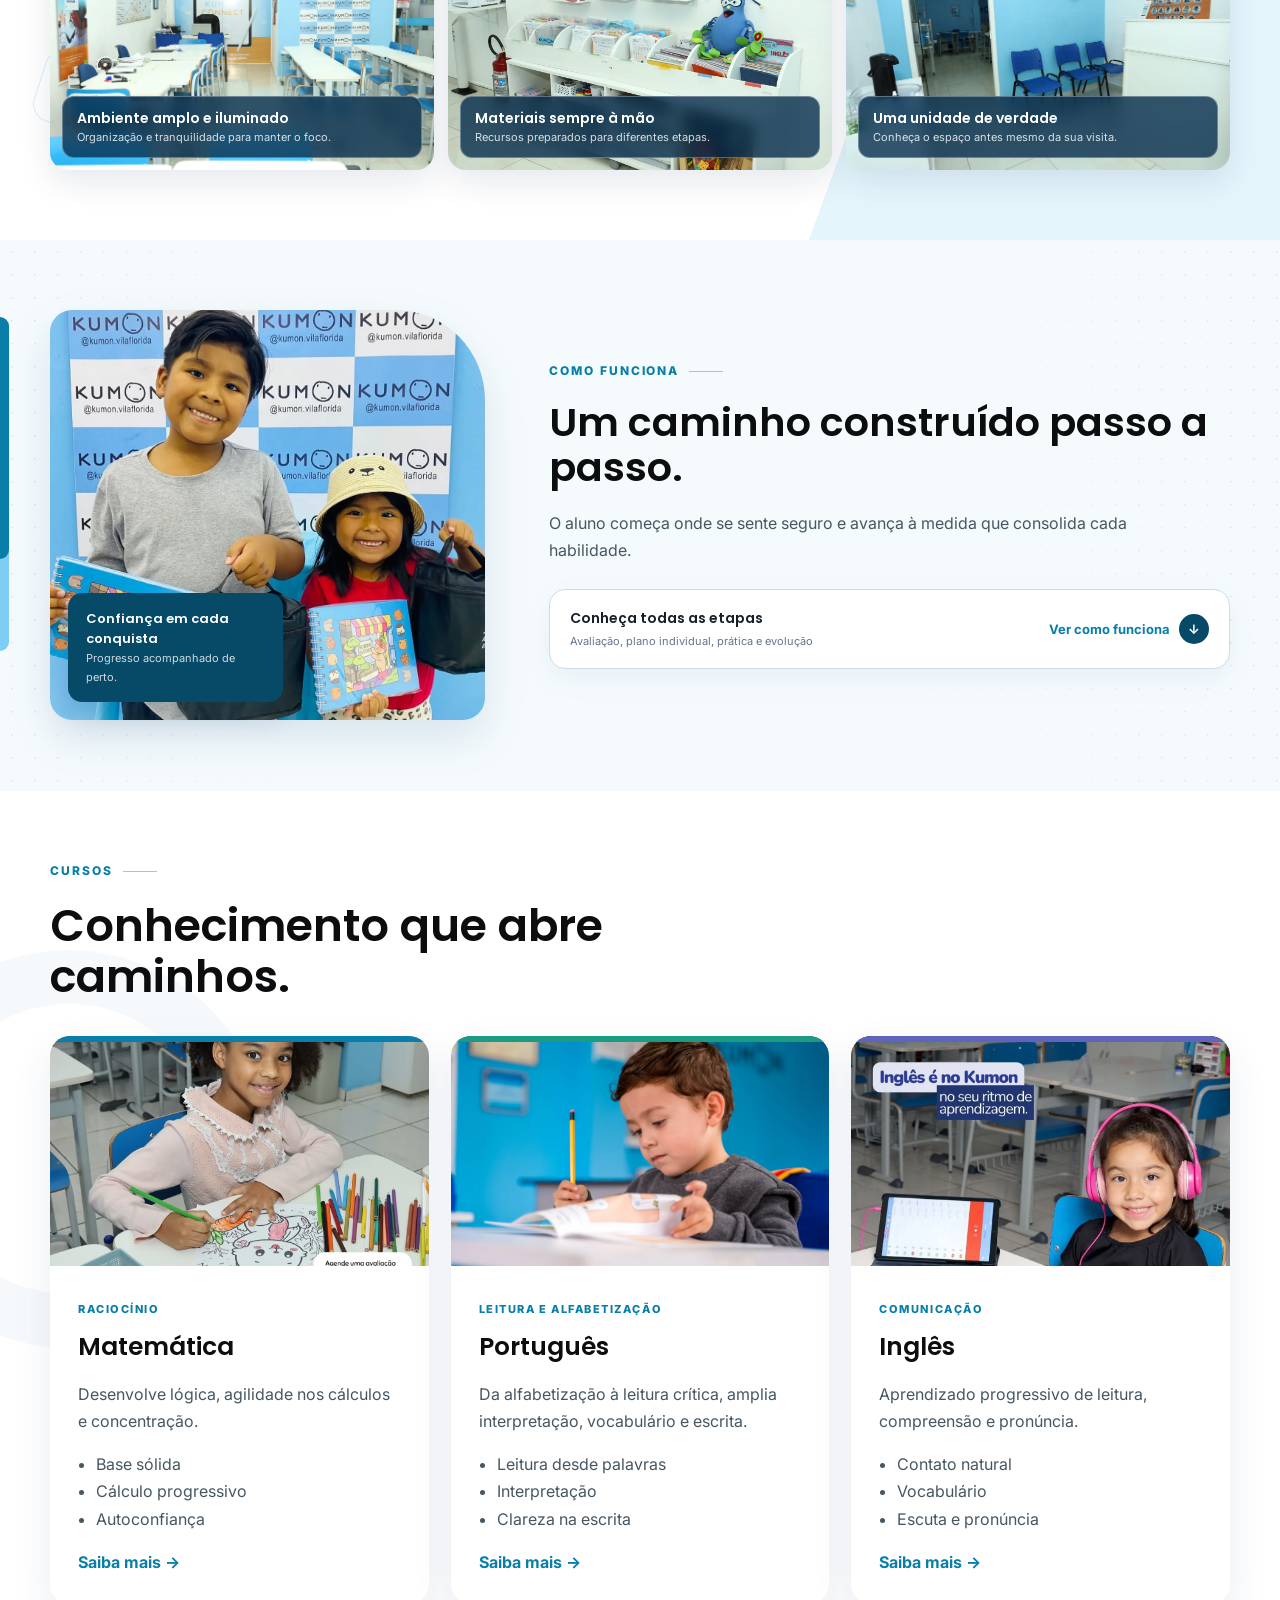
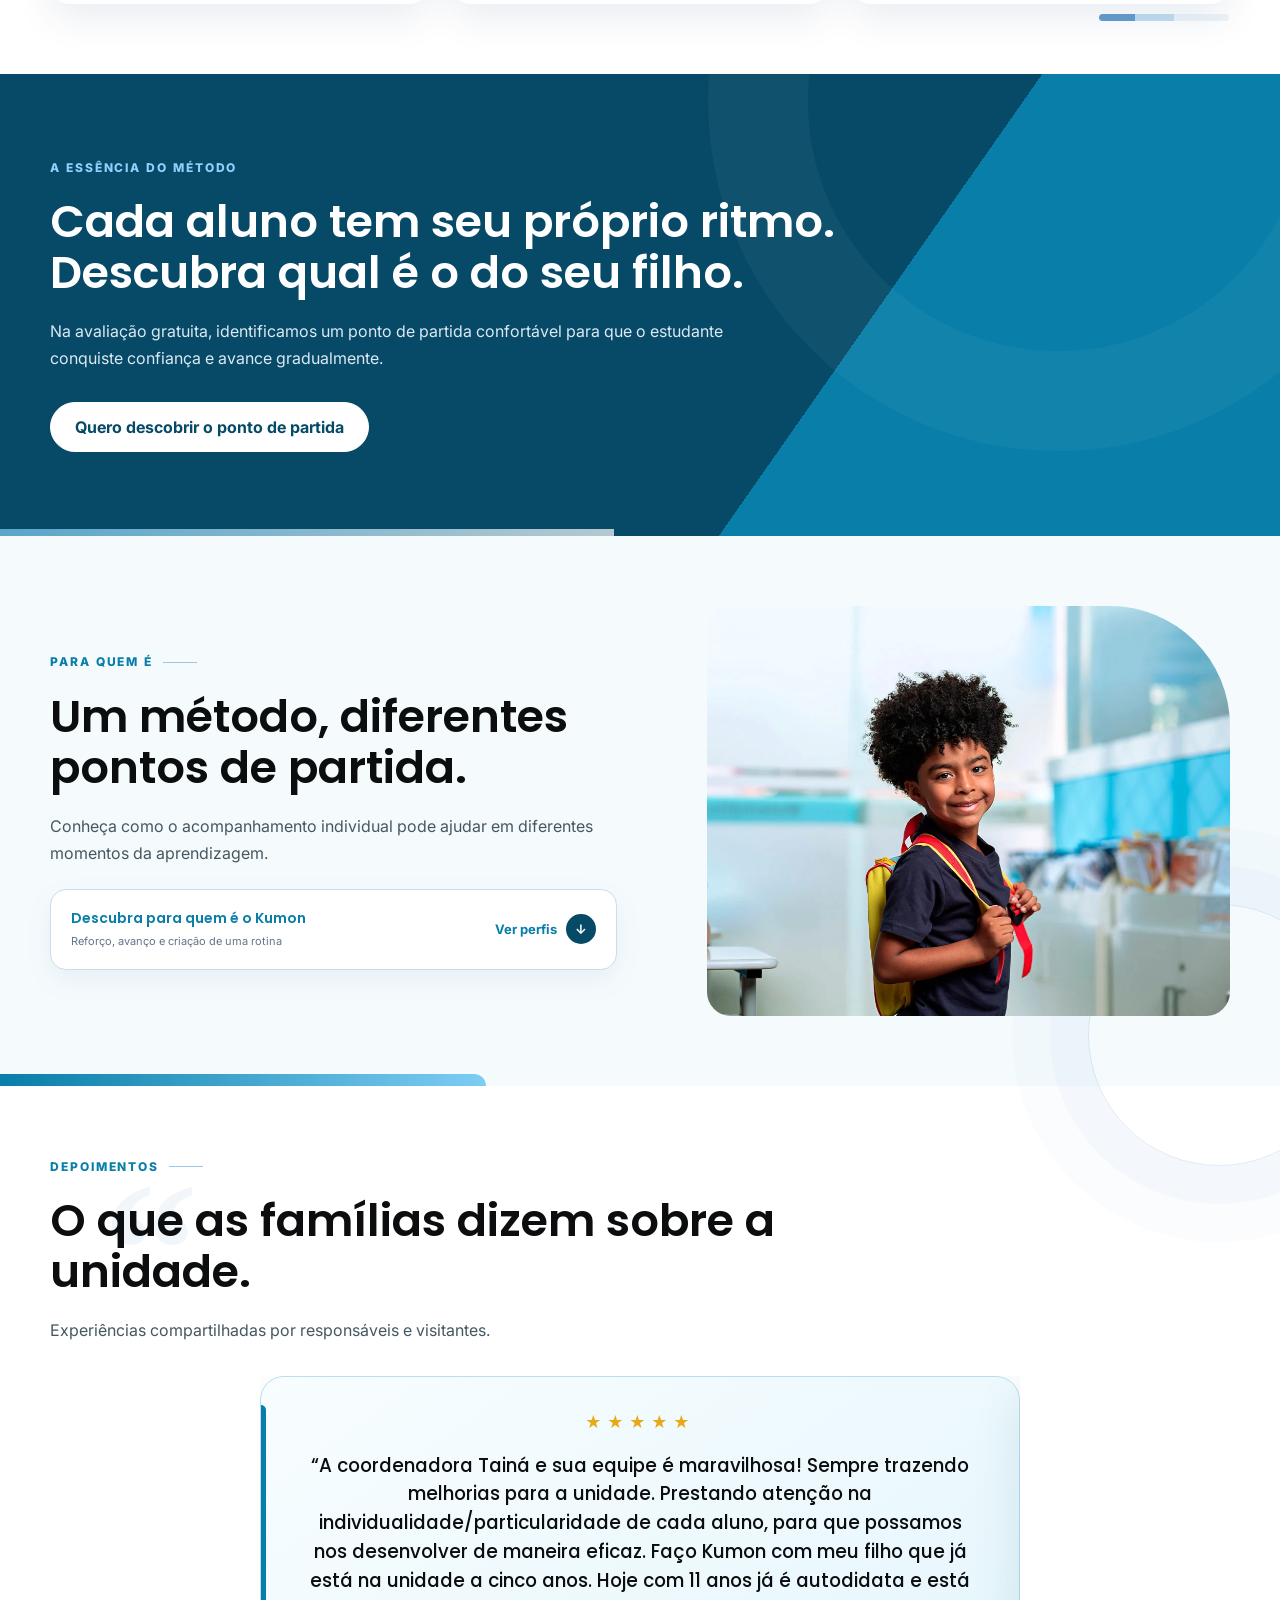
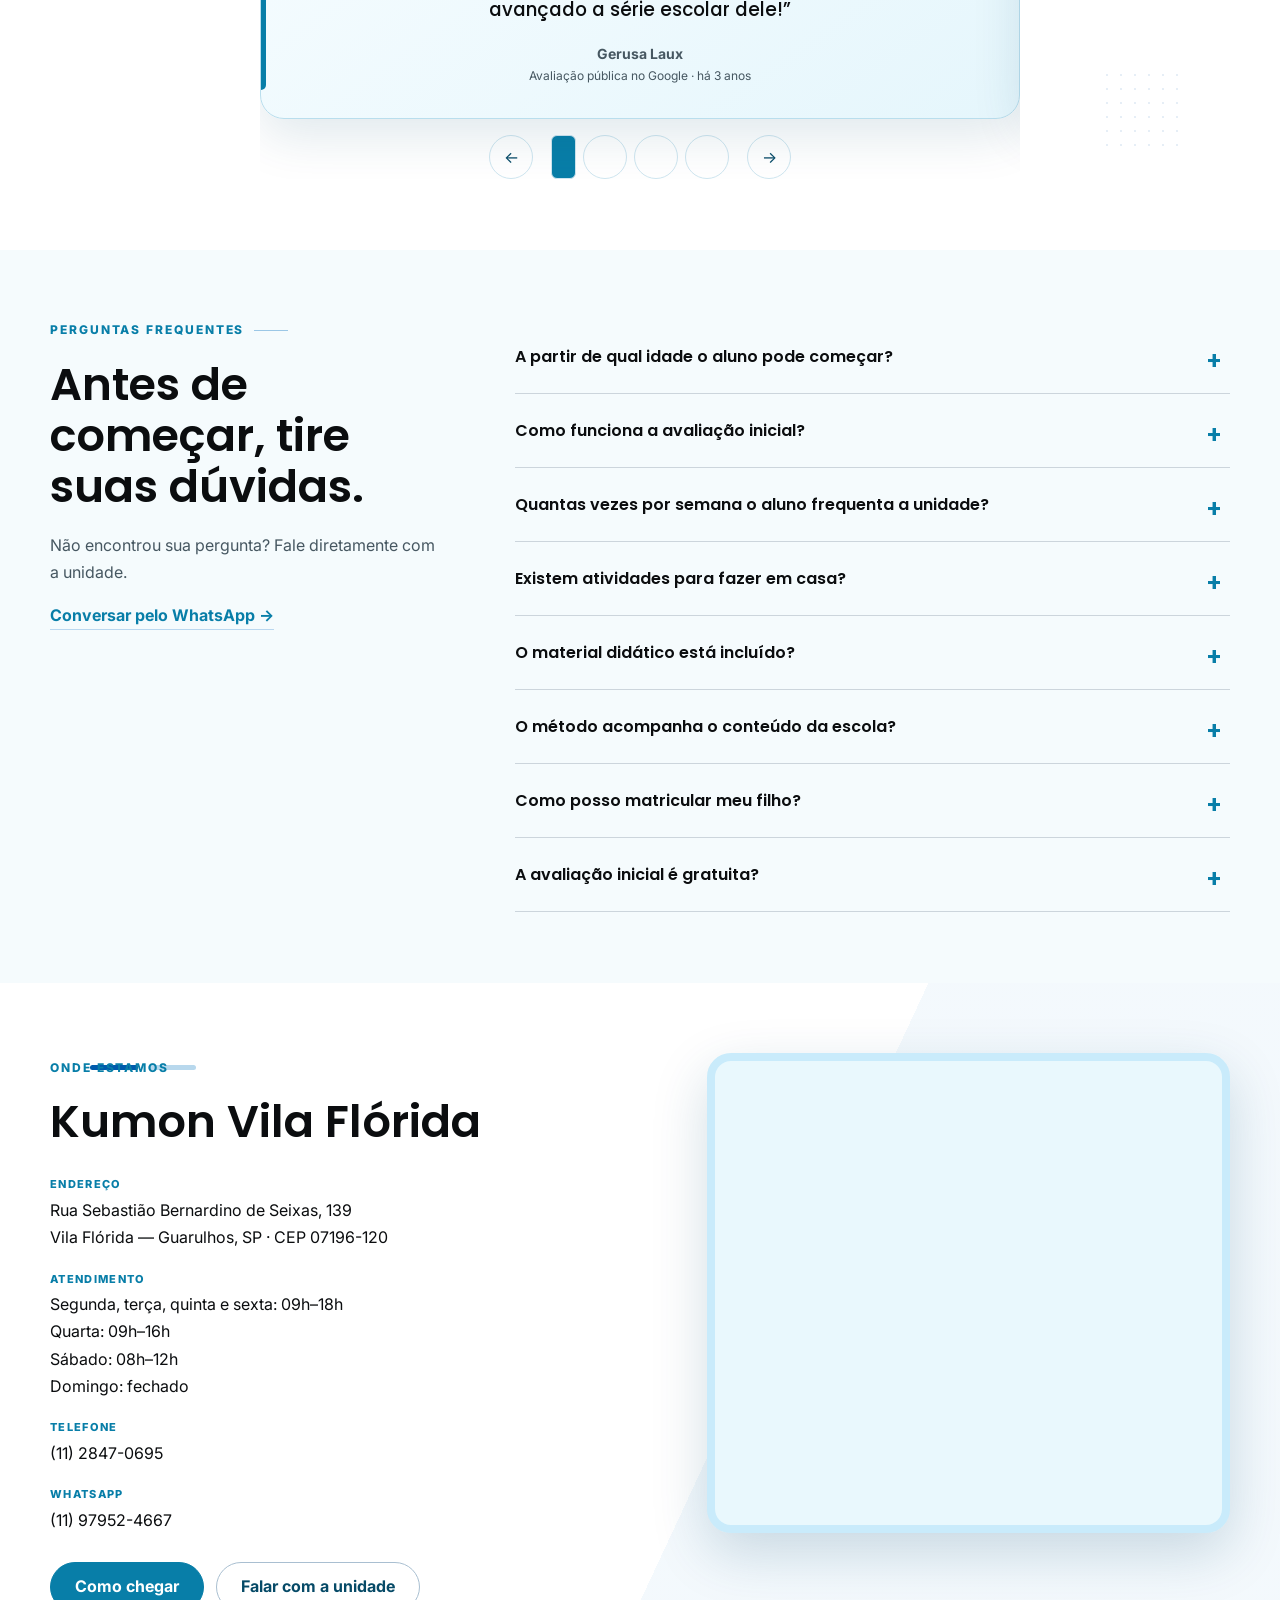
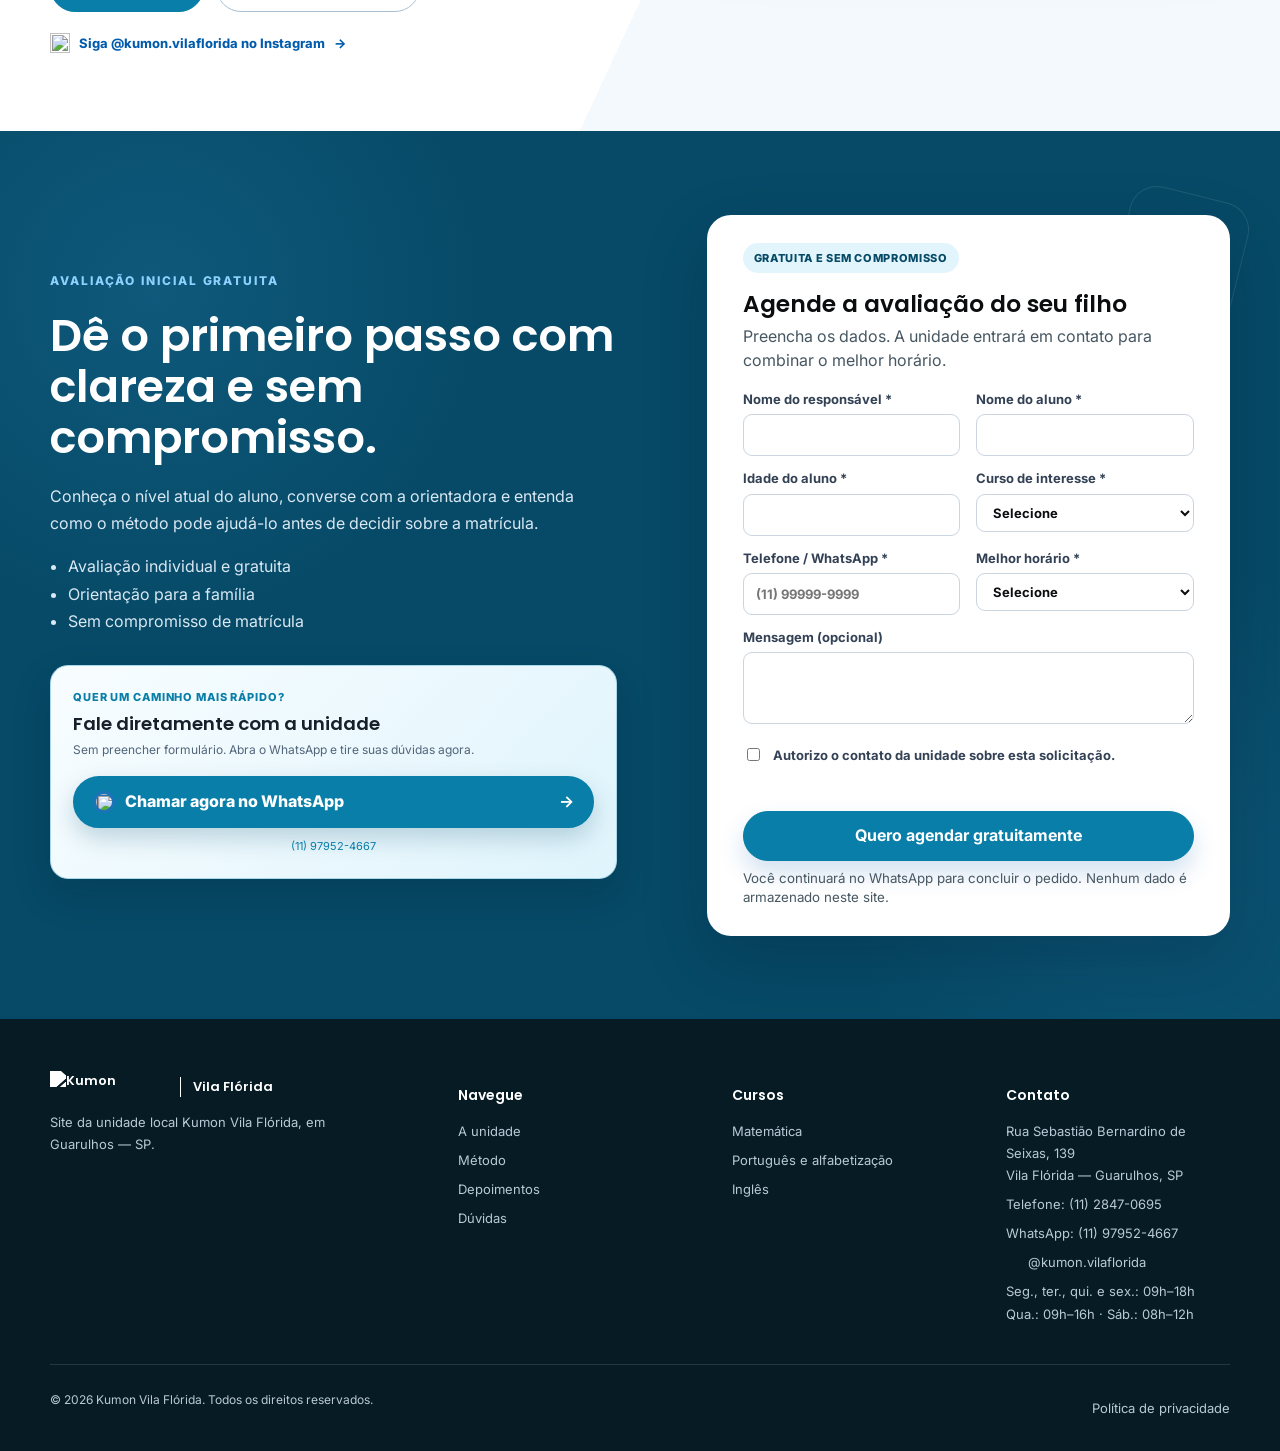
==== commit 24417377: "Adiciona verificacao do Google Search Console" ====
--- a/index.html
+++ b/index.html
@@ -5,26 +5,26 @@
   <title>Kumon Vila Flórida Guarulhos | Avaliação Gratuita</title>
   <meta name="description" content="Kumon Vila Flórida em Guarulhos: Matemática, Português e Inglês com ensino individualizado. Agende uma avaliação gratuita na unidade.">
   <meta name="robots" content="index,follow,max-image-preview:large,max-snippet:-1,max-video-preview:-1">
-  <link rel="canonical" href="https://site-kumon.vercel.app/">
+  <link rel="canonical" href="https://www.kumonguarulhosvilaflorida.com.br/">
   <meta property="og:locale" content="pt_BR">
   <meta property="og:site_name" content="Kumon Vila Flórida">
   <meta property="og:title" content="Kumon Vila Flórida em Guarulhos">
   <meta property="og:description" content="Ensino individualizado de Matemática, Português e Inglês. Conheça a unidade e agende uma avaliação gratuita.">
   <meta property="og:type" content="website">
-  <meta property="og:url" content="https://site-kumon.vercel.app/">
-  <meta property="og:image" content="https://site-kumon.vercel.app/assets/images/unidade/sala-ampla.webp">
+  <meta property="og:url" content="https://www.kumonguarulhosvilaflorida.com.br/">
+  <meta property="og:image" content="https://www.kumonguarulhosvilaflorida.com.br/assets/images/unidade/sala-ampla.webp">
   <meta property="og:image:alt" content="Sala de estudos do Kumon Vila Flórida em Guarulhos">
   <meta name="twitter:card" content="summary_large_image">
   <meta name="twitter:title" content="Kumon Vila Flórida em Guarulhos">
   <meta name="twitter:description" content="Ensino individualizado e avaliação gratuita em Matemática, Português e Inglês.">
-  <meta name="twitter:image" content="https://site-kumon.vercel.app/assets/images/unidade/sala-ampla.webp">
+  <meta name="twitter:image" content="https://www.kumonguarulhosvilaflorida.com.br/assets/images/unidade/sala-ampla.webp">
   <meta name="theme-color" content="#7DCDF4">
   <link rel="icon" type="image/png" sizes="256x256" href="assets/logo/kumon-favicon.png">
   <link rel="apple-touch-icon" href="assets/logo/kumon-favicon.png">
   <link rel="preconnect" href="https://fonts.googleapis.com"><link rel="preconnect" href="https://fonts.gstatic.com" crossorigin>
   <link href="https://fonts.googleapis.com/css2?family=Inter:wght@400;500;600;700&family=Poppins:wght@500;600;700&display=swap" rel="stylesheet">
   <link rel="stylesheet" href="css/style.css"><link rel="stylesheet" href="css/image-overrides.css?v=4"><link rel="stylesheet" href="css/conversion.css?v=4"><script src="js/script.js" defer></script>
-  <script type="application/ld+json">{"@context":"https://schema.org","@type":["EducationalOrganization","LocalBusiness"],"@id":"https://site-kumon.vercel.app/#unidade","name":"Kumon Vila Flórida","alternateName":"Kumon Vila Flórida Guarulhos","url":"https://site-kumon.vercel.app/","logo":"https://site-kumon.vercel.app/assets/logo/kumon-favicon.png","image":["https://site-kumon.vercel.app/assets/images/unidade/sala-ampla.webp","https://site-kumon.vercel.app/assets/images/unidade/ambiente-estudos.webp"],"description":"Unidade Kumon Vila Flórida em Guarulhos com cursos de Matemática, Português e Inglês e acompanhamento individualizado.","telephone":"+55 11 2847-0695","sameAs":["https://www.instagram.com/kumon.vilaflorida/"],"areaServed":{"@type":"City","name":"Guarulhos"},"address":{"@type":"PostalAddress","streetAddress":"Rua Sebastião Bernardino de Seixas, 139","addressLocality":"Guarulhos","addressRegion":"SP","postalCode":"07196-120","addressCountry":"BR"},"openingHoursSpecification":[{"@type":"OpeningHoursSpecification","dayOfWeek":["Monday","Tuesday","Thursday","Friday"],"opens":"09:00","closes":"18:00"},{"@type":"OpeningHoursSpecification","dayOfWeek":"Wednesday","opens":"09:00","closes":"16:00"},{"@type":"OpeningHoursSpecification","dayOfWeek":"Saturday","opens":"08:00","closes":"12:00"}],"contactPoint":{"@type":"ContactPoint","telephone":"+55 11 97952-4667","contactType":"customer service","availableLanguage":"Portuguese"}}</script>
+  <script type="application/ld+json">{"@context":"https://schema.org","@type":["EducationalOrganization","LocalBusiness"],"@id":"https://www.kumonguarulhosvilaflorida.com.br/#unidade","name":"Kumon Vila Flórida","alternateName":"Kumon Vila Flórida Guarulhos","url":"https://www.kumonguarulhosvilaflorida.com.br/","logo":"https://www.kumonguarulhosvilaflorida.com.br/assets/logo/kumon-favicon.png","image":["https://www.kumonguarulhosvilaflorida.com.br/assets/images/unidade/sala-ampla.webp","https://www.kumonguarulhosvilaflorida.com.br/assets/images/unidade/ambiente-estudos.webp"],"description":"Unidade Kumon Vila Flórida em Guarulhos com cursos de Matemática, Português e Inglês e acompanhamento individualizado.","telephone":"+55 11 2847-0695","sameAs":["https://www.instagram.com/kumon.vilaflorida/"],"areaServed":{"@type":"City","name":"Guarulhos"},"address":{"@type":"PostalAddress","streetAddress":"Rua Sebastião Bernardino de Seixas, 139","addressLocality":"Guarulhos","addressRegion":"SP","postalCode":"07196-120","addressCountry":"BR"},"openingHoursSpecification":[{"@type":"OpeningHoursSpecification","dayOfWeek":["Monday","Tuesday","Thursday","Friday"],"opens":"09:00","closes":"18:00"},{"@type":"OpeningHoursSpecification","dayOfWeek":"Wednesday","opens":"09:00","closes":"16:00"},{"@type":"OpeningHoursSpecification","dayOfWeek":"Saturday","opens":"08:00","closes":"12:00"}],"contactPoint":{"@type":"ContactPoint","telephone":"+55 11 97952-4667","contactType":"customer service","availableLanguage":"Portuguese"}}</script>
 </head>
 <body>
   <a class="skip" href="#conteudo">Pular para o conteúdo</a>
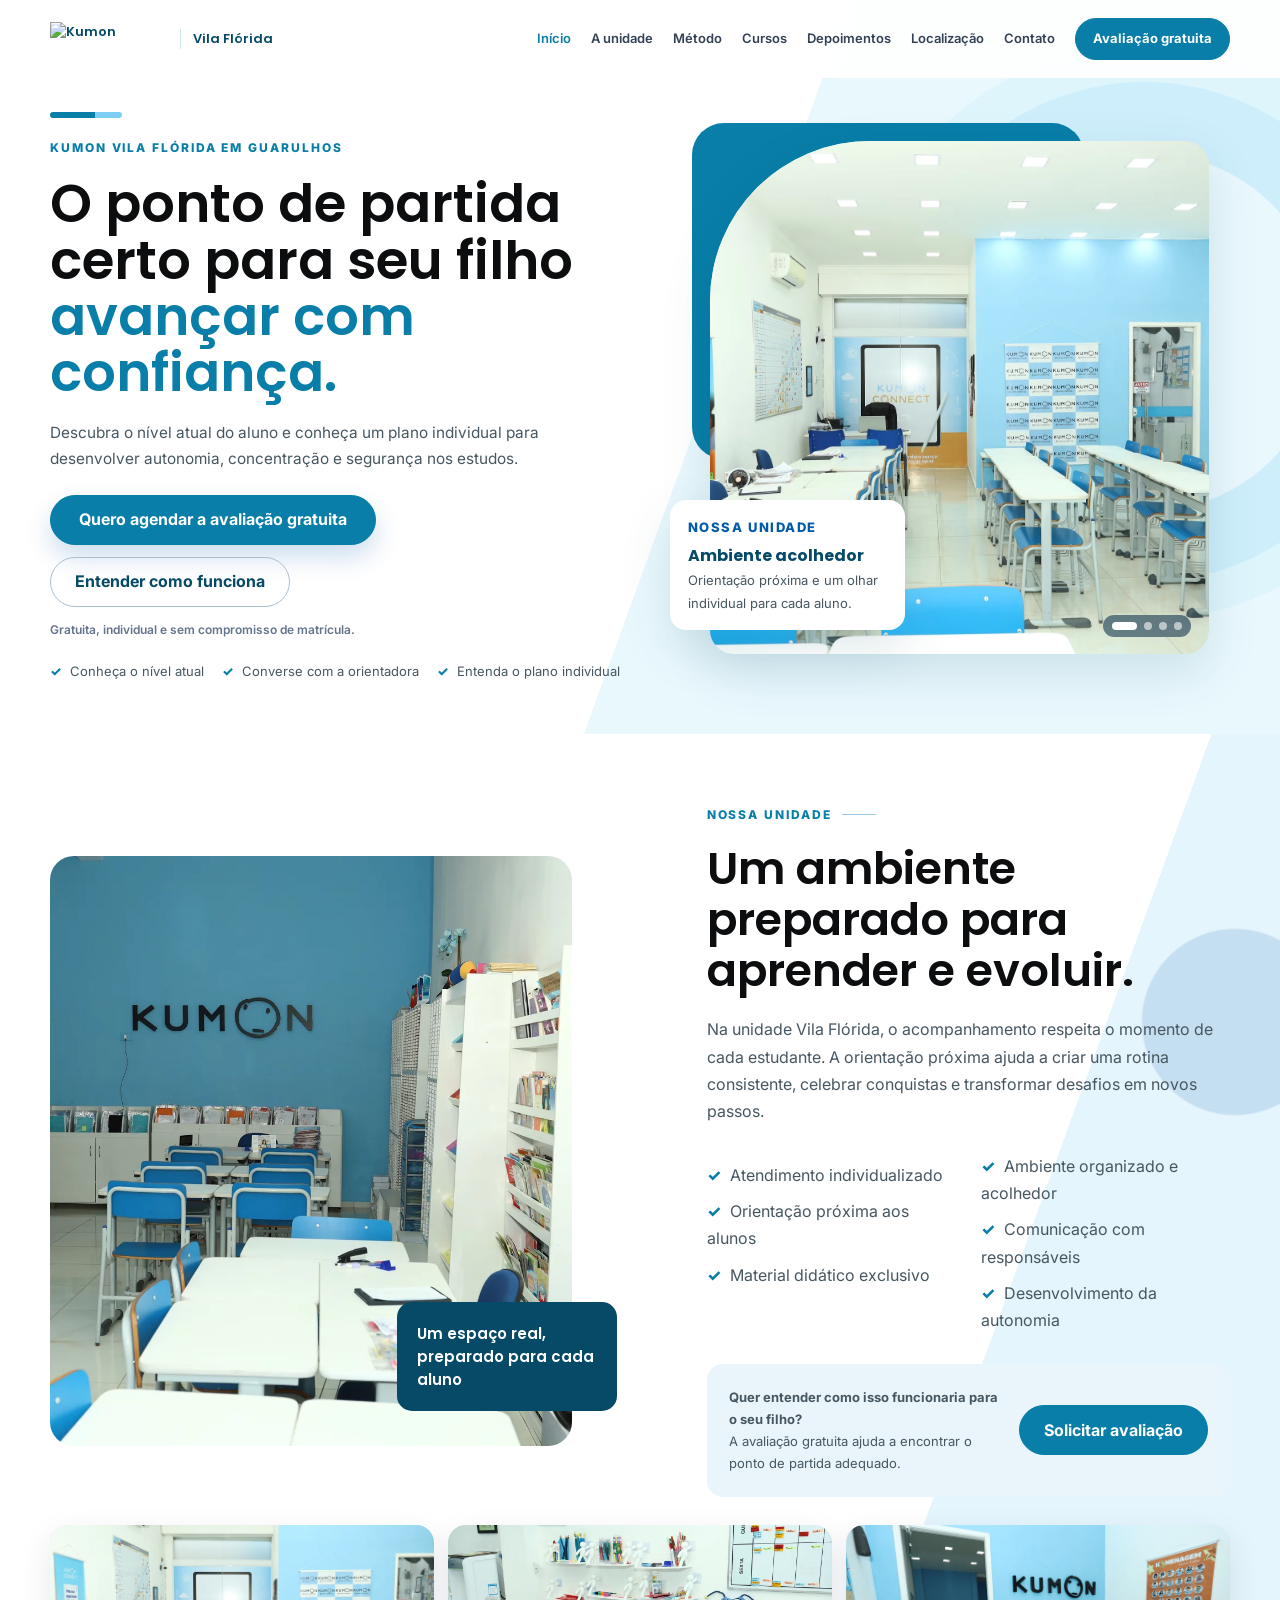
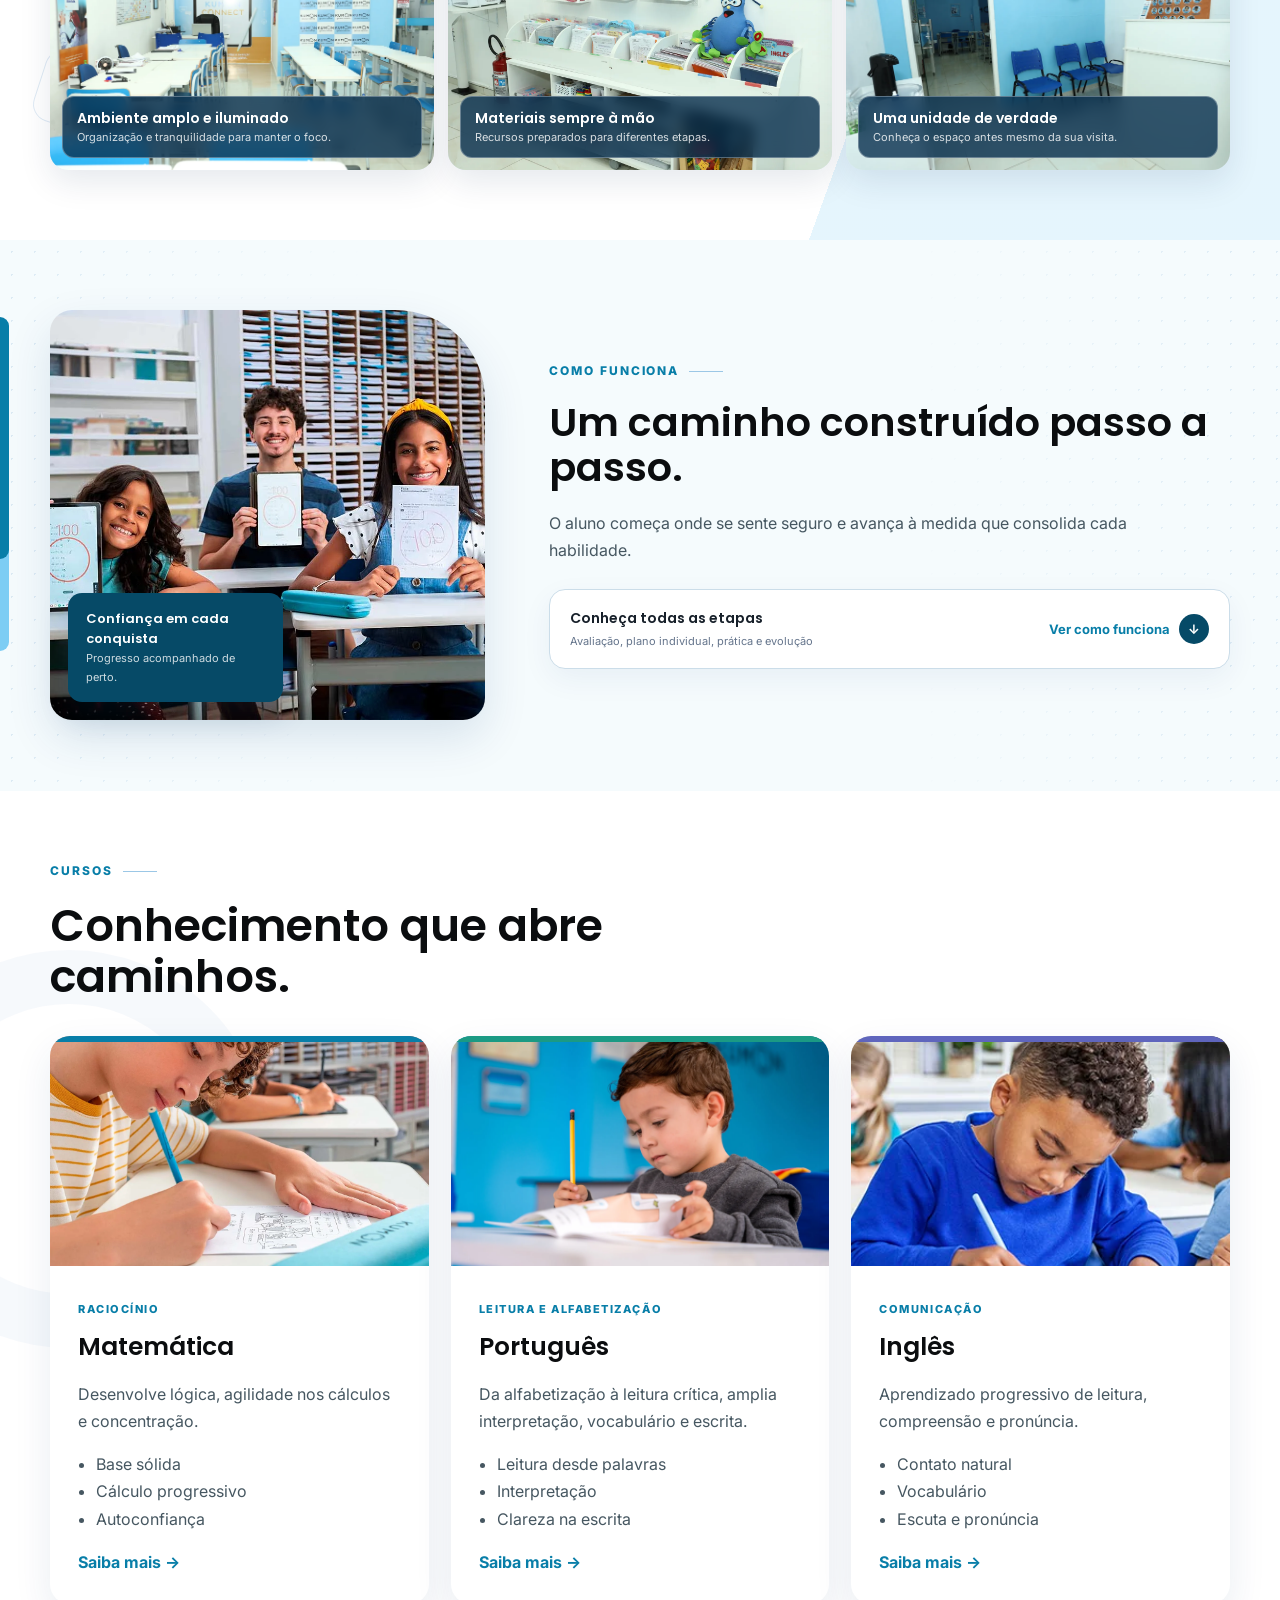
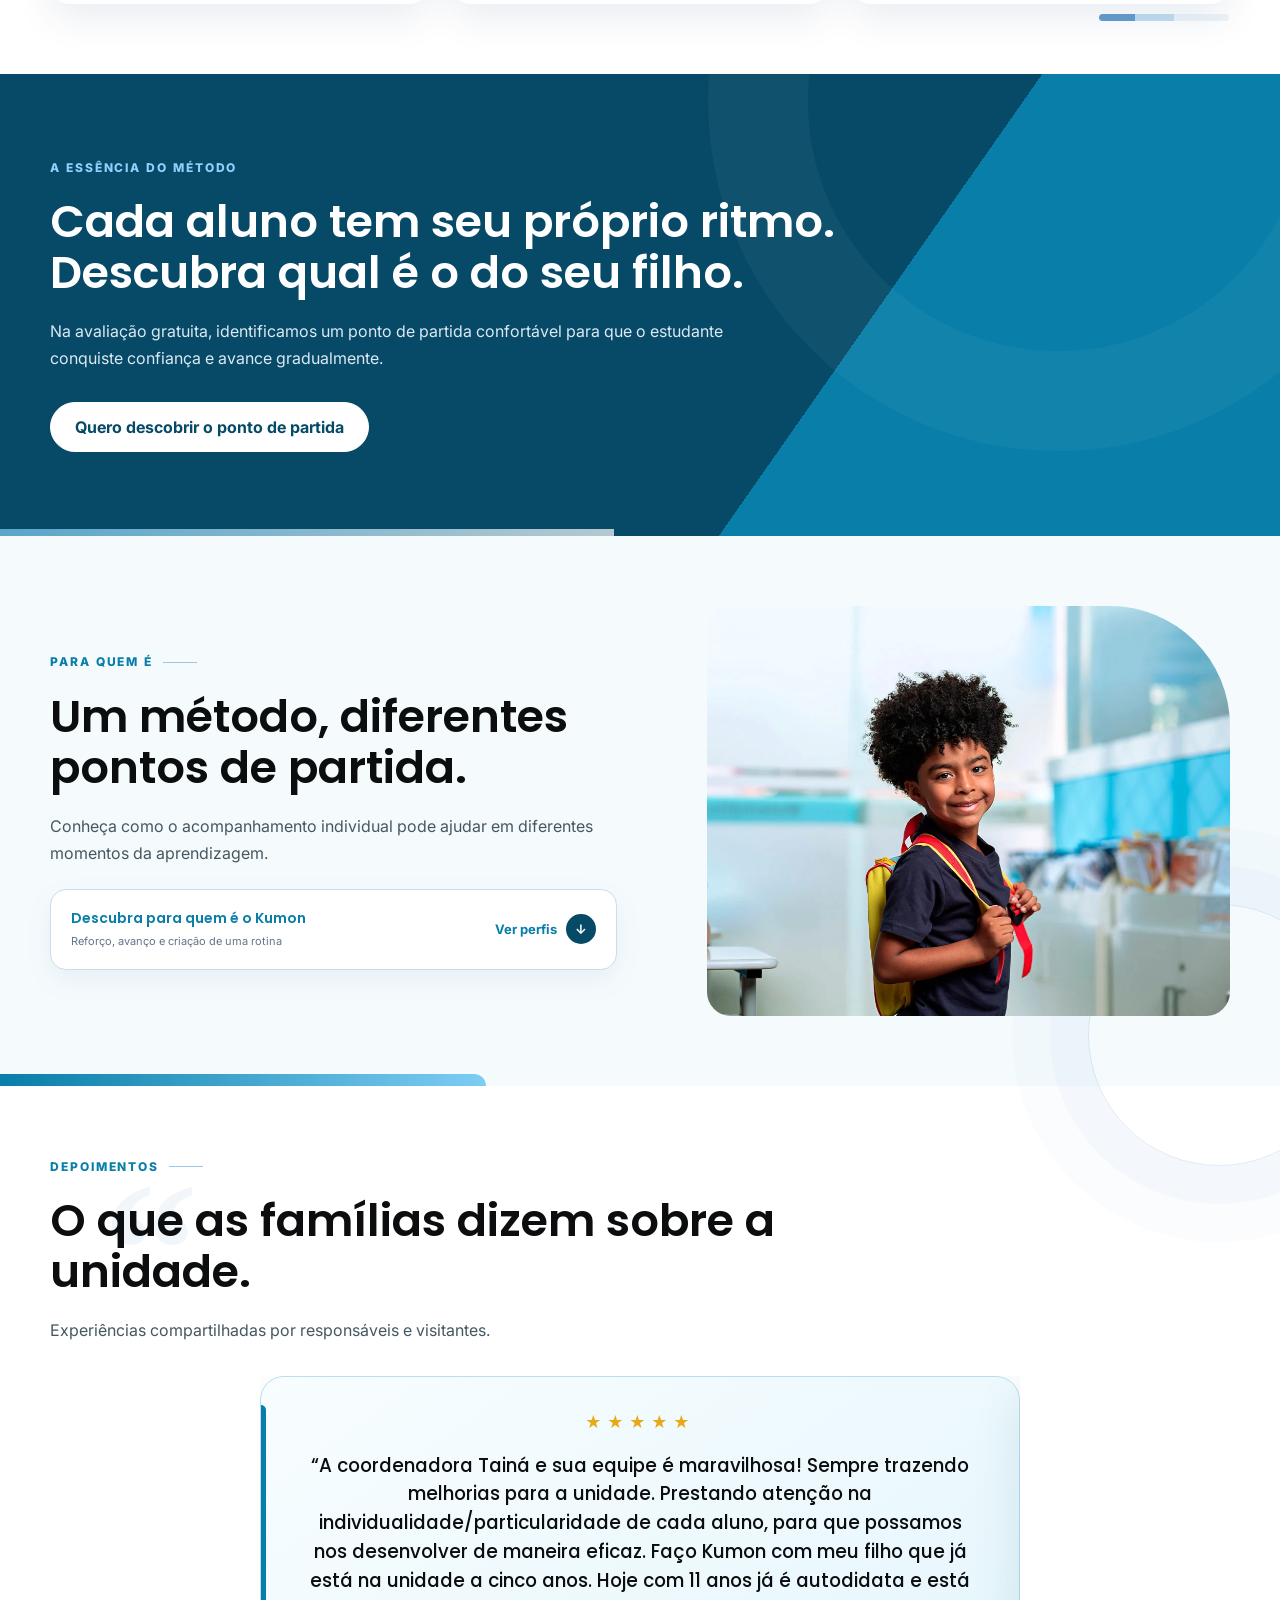
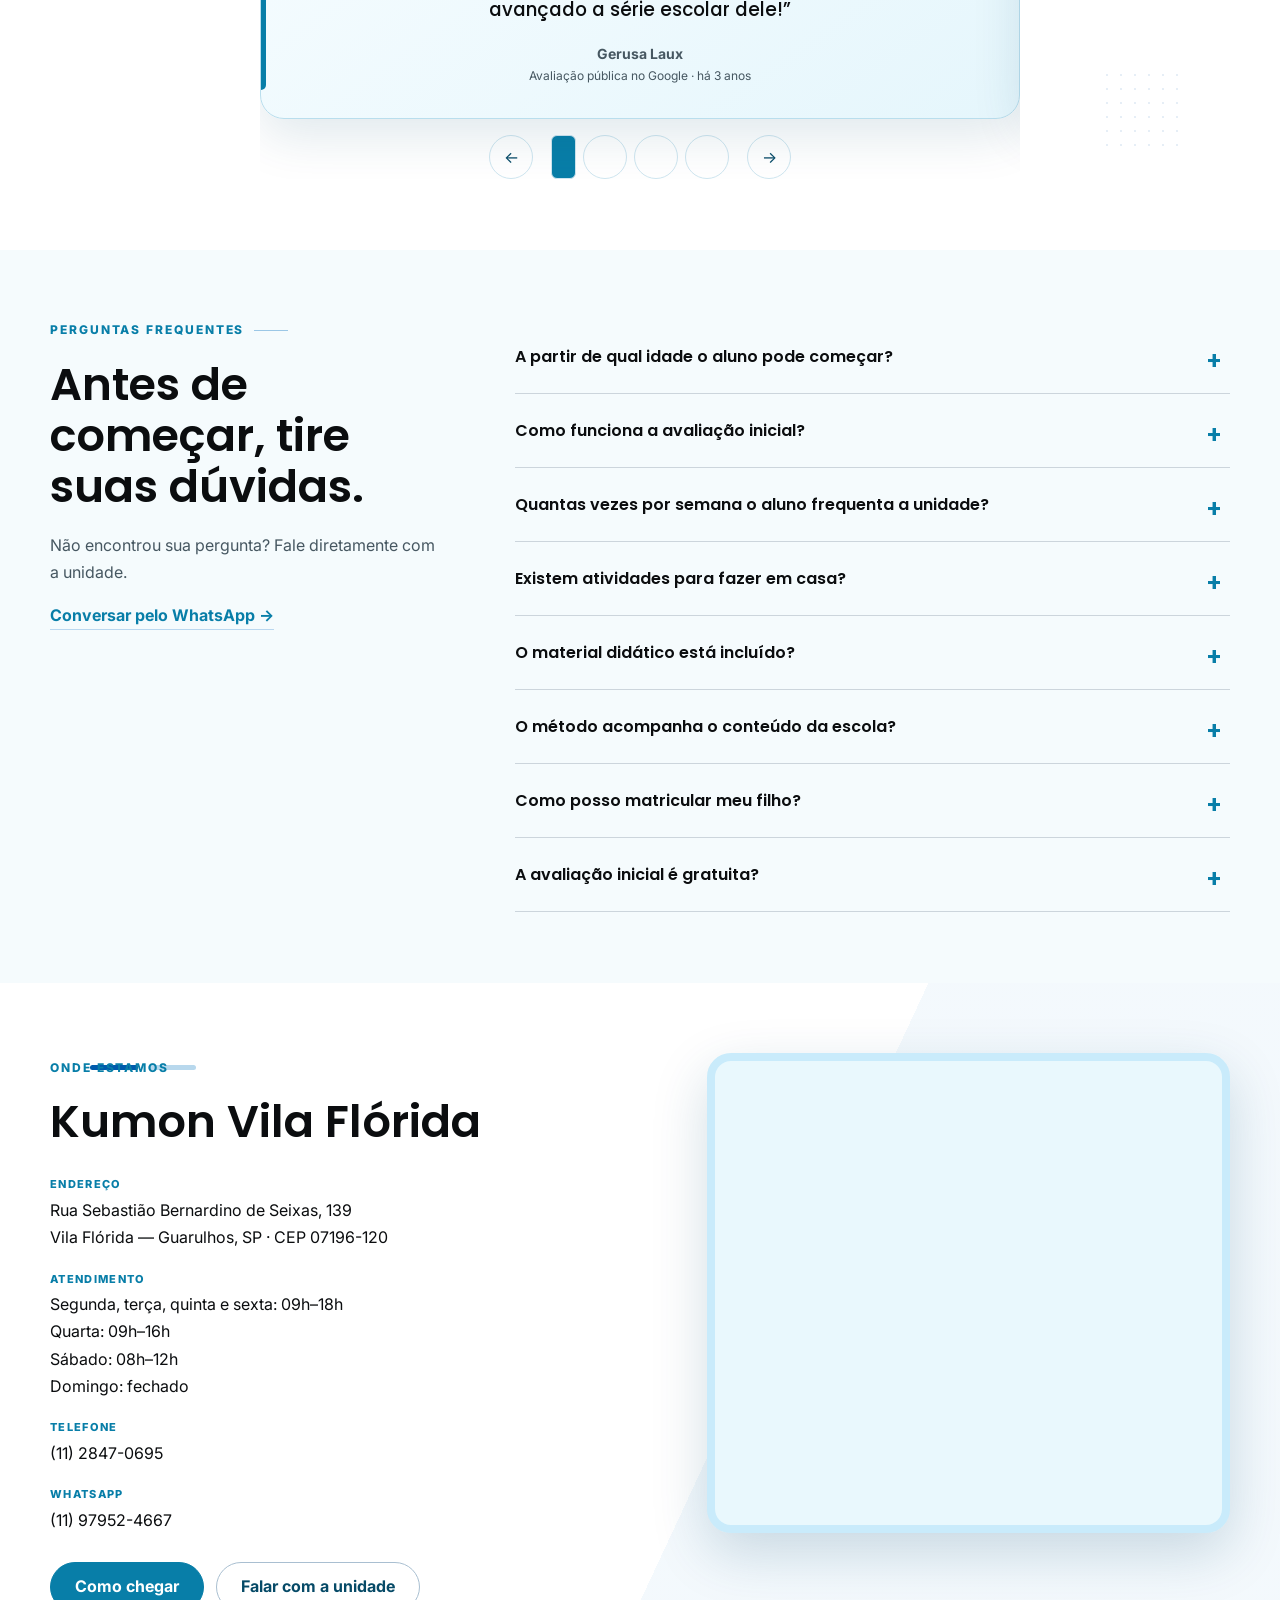
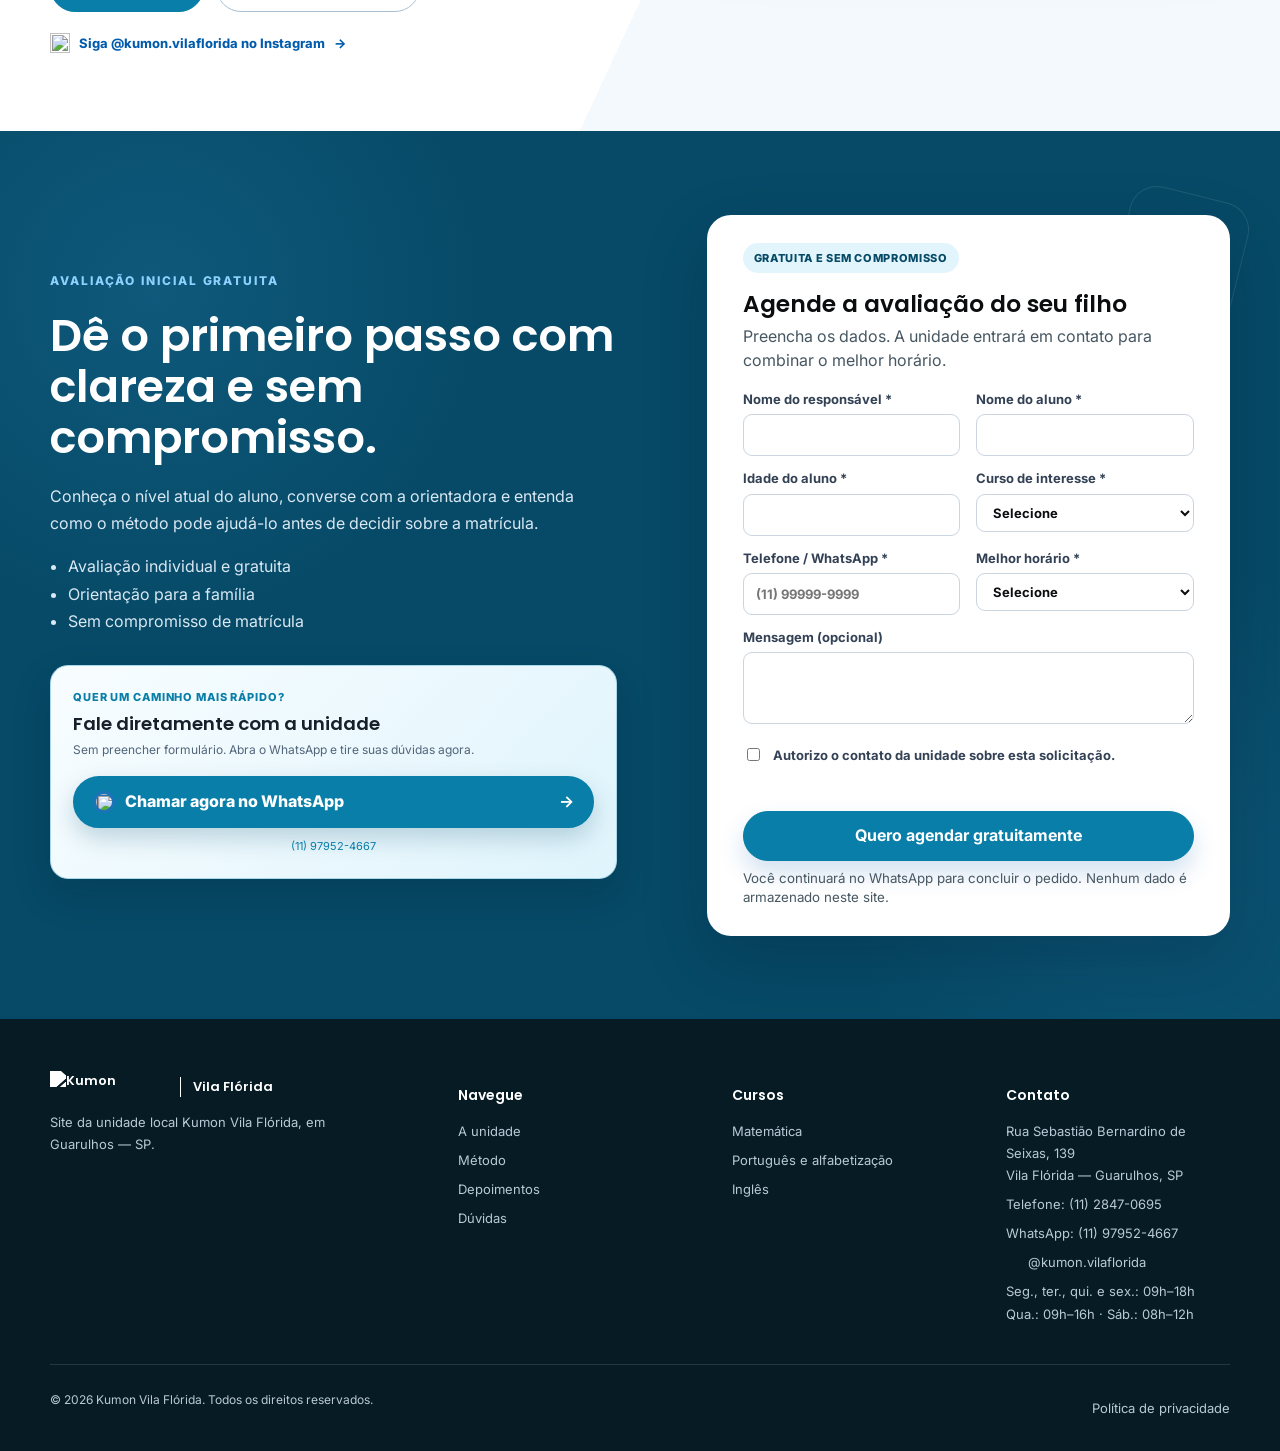
==== commit 78792441: "Restaura imagens anteriores das secoes" ====
--- a/index.html
+++ b/index.html
@@ -55,7 +55,7 @@
       <ul class="checks"><li>Atendimento individualizado</li><li>Orientação próxima aos alunos</li><li>Material didático exclusivo</li><li>Ambiente organizado e acolhedor</li><li>Comunicação com responsáveis</li><li>Desenvolvimento da autonomia</li></ul><div class="inline-cta"><p><strong>Quer entender como isso funcionaria para o seu filho?</strong><br>A avaliação gratuita ajuda a encontrar o ponto de partida adequado.</p><a class="btn" href="#contato">Solicitar avaliação</a></div>
     </div></div><div class="unit-gallery reveal" aria-label="Detalhes do ambiente da unidade"><figure class="unit-gallery-wide"><img src="assets/images/unidade/ambiente-estudos.webp" alt="Sala ampla, clara e organizada do Kumon Vila Flórida" width="1600" height="1067" loading="lazy"><figcaption><strong>Ambiente amplo e iluminado</strong><span>Organização e tranquilidade para manter o foco.</span></figcaption></figure><figure><img src="assets/images/unidade/materiais-organizados.webp" alt="Materiais didáticos e recursos pedagógicos organizados na unidade" width="1400" height="933" loading="lazy"><figcaption><strong>Materiais sempre à mão</strong><span>Recursos preparados para diferentes etapas.</span></figcaption></figure><figure><img src="assets/images/unidade/recepcao-kumon.webp" alt="Recepção acolhedora do Kumon Vila Flórida" width="1600" height="1067" loading="lazy"><figcaption><strong>Uma unidade de verdade</strong><span>Conheça o espaço antes mesmo da sua visita.</span></figcaption></figure></div></div></section>
 
-    <section class="section soft method-collapsible" id="metodo"><div class="wrap"><div class="method-layout"><div class="method-visual reveal"><img class="method-main" src="assets/images/unidade/irmaos-bolivianos.webp" alt="Irmãos alunos do Kumon Vila Flórida com seus materiais" width="1179" height="1448" loading="lazy"><div class="method-caption"><strong>Confiança em cada conquista</strong><span>Progresso acompanhado de perto.</span></div></div><div class="method-content"><div class="section-head reveal"><p class="eyebrow">Como funciona</p><h2>Um caminho construído passo a passo.</h2><p>O aluno começa onde se sente seguro e avança à medida que consolida cada habilidade.</p></div><button class="method-toggle" type="button" aria-expanded="false" aria-controls="method-extra"><span><strong>Conheça todas as etapas</strong><small>Avaliação, plano individual, prática e evolução</small></span><b>Ver como funciona <i>↓</i></b></button><div class="method-extra" id="method-extra" aria-hidden="true"><div class="method-extra-inner"><div class="steps">
+    <section class="section soft method-collapsible" id="metodo"><div class="wrap"><div class="method-layout"><div class="method-visual reveal"><img class="method-main" src="assets/images/kumon-alunos-nota-cem-nos-estudos.webp" alt="Alunos do Kumon celebrando seus resultados" width="1200" height="800" loading="lazy"><div class="method-caption"><strong>Confiança em cada conquista</strong><span>Progresso acompanhado de perto.</span></div></div><div class="method-content"><div class="section-head reveal"><p class="eyebrow">Como funciona</p><h2>Um caminho construído passo a passo.</h2><p>O aluno começa onde se sente seguro e avança à medida que consolida cada habilidade.</p></div><button class="method-toggle" type="button" aria-expanded="false" aria-controls="method-extra"><span><strong>Conheça todas as etapas</strong><small>Avaliação, plano individual, prática e evolução</small></span><b>Ver como funciona <i>↓</i></b></button><div class="method-extra" id="method-extra" aria-hidden="true"><div class="method-extra-inner"><div class="steps">
       <article class="step reveal"><b>01</b><span class="icon">A</span><div><h3>Avaliação inicial</h3><p>Identificamos o nível atual e as necessidades do aluno.</p></div></article>
       <article class="step reveal"><b>02</b><span class="icon">P</span><div><h3>Plano individual</h3><p>Definimos o ponto de partida adequado para o estudante.</p></div></article>
       <article class="step reveal"><b>03</b><span class="icon">D</span><div><h3>Prática diária</h3><p>Criamos constância com atividades curtas e planejadas.</p></div></article>
@@ -63,9 +63,9 @@
     </div><a class="method-link" href="#contato">Agendar avaliação gratuita <span>→</span></a><div class="routine"><div class="routine-intro"><p class="eyebrow">O Kumon na prática</p><h3>Uma rotina possível de manter.</h3></div><div class="routine-item"><strong>2×</strong><span>por semana na unidade</span></div><div class="routine-item"><strong>1h</strong><span>por aula e matéria</span></div><div class="routine-item"><strong>15–30 min</strong><span>de atividade diária</span></div><div class="routine-item"><strong>Incluso</strong><span>material didático gratuito</span></div></div></div></div></div></div></div></section>
 
     <section class="section" id="cursos"><div class="wrap"><div class="section-head reveal"><p class="eyebrow">Cursos</p><h2>Conhecimento que abre caminhos.</h2></div><div class="courses">
-      <article class="course reveal"><img class="course-math" src="assets/images/unidade/aluna-atividade.webp" alt="Aluna do Kumon Vila Flórida concentrada em uma atividade" width="1179" height="1187" loading="lazy"><div><span>Raciocínio</span><h3>Matemática</h3><p>Desenvolve lógica, agilidade nos cálculos e concentração.</p><ul><li>Base sólida</li><li>Cálculo progressivo</li><li>Autoconfiança</li></ul><a href="#contato">Saiba mais →</a></div></article>
+      <article class="course reveal"><img class="course-math" src="assets/images/kumon-metodologia-educacional-inovadora.webp" alt="Aluno do Kumon resolvendo uma atividade de matemática" width="1200" height="800" loading="lazy"><div><span>Raciocínio</span><h3>Matemática</h3><p>Desenvolve lógica, agilidade nos cálculos e concentração.</p><ul><li>Base sólida</li><li>Cálculo progressivo</li><li>Autoconfiança</li></ul><a href="#contato">Saiba mais →</a></div></article>
       <article class="course reveal"><img class="course-portuguese" src="assets/images/kumon-escrita-postura-comprension-temprana-edad.webp" alt="Criança praticando escrita com o material do Kumon" width="1600" height="1067" loading="lazy"><div><span>Leitura e alfabetização</span><h3>Português</h3><p>Da alfabetização à leitura crítica, amplia interpretação, vocabulário e escrita.</p><ul><li>Leitura desde palavras</li><li>Interpretação</li><li>Clareza na escrita</li></ul><a href="#contato">Saiba mais →</a></div></article>
-      <article class="course reveal"><img class="course-english" src="assets/images/unidade/aluna-ingles.webp" alt="Aluna estudando inglês com o material digital do Kumon Vila Flórida" width="1179" height="1187" loading="lazy"><div><span>Comunicação</span><h3>Inglês</h3><p>Aprendizado progressivo de leitura, compreensão e pronúncia.</p><ul><li>Contato natural</li><li>Vocabulário</li><li>Escuta e pronúncia</li></ul><a href="#contato">Saiba mais →</a></div></article>
+      <article class="course reveal"><img class="course-english" src="assets/images/8gbOraWUxse0LnqAFnduxfQsX944i4BcqO2gHEeP.webp" alt="Aluno estudando com o material digital do Kumon" width="355" height="362" loading="lazy"><div><span>Comunicação</span><h3>Inglês</h3><p>Aprendizado progressivo de leitura, compreensão e pronúncia.</p><ul><li>Contato natural</li><li>Vocabulário</li><li>Escuta e pronúncia</li></ul><a href="#contato">Saiba mais →</a></div></article>
     </div></div></section>
 
     <section class="statement"><div class="wrap reveal"><p class="eyebrow light">A essência do método</p><h2>Cada aluno tem seu próprio ritmo.<br>Descubra qual é o do seu filho.</h2><p>Na avaliação gratuita, identificamos um ponto de partida confortável para que o estudante conquiste confiança e avance gradualmente.</p><a class="btn btn-white" href="#contato">Quero descobrir o ponto de partida</a></div></section>
--- a/css/style.css
+++ b/css/style.css
@@ -3,4 +3,5 @@
 @media(max-width:1024px){.menu{position:fixed;inset:78px 0 auto;background:#fff;display:flex;flex-direction:column;align-items:stretch;padding:24px 20px;transform:translateY(-130%);opacity:0;transition:.3s;box-shadow:0 20px 35px rgba(0,0,0,.1)}.menu.open{transform:none;opacity:1}.menu a{padding:8px}.menu-toggle{display:block}.menu-toggle.active span:nth-child(1){transform:translateY(7px) rotate(45deg)}.menu-toggle.active span:nth-child(2){opacity:0}.menu-toggle.active span:nth-child(3){transform:translateY(-7px) rotate(-45deg)}.hero-grid{gap:35px}.steps{grid-template-columns:repeat(2,1fr)}.courses{grid-template-columns:repeat(2,1fr)}.course:last-child{grid-column:1/-1;max-width:calc(50% - 11px)}.footer-grid{grid-template-columns:repeat(2,1fr)}}
 @media(max-width:768px){:root{--wrap:min(100% - 30px,620px)}.hero{background:linear-gradient(#fff 60%,var(--pale) 60%);padding-bottom:60px}.hero-grid,.split,.contact-grid,.location,.faq-grid{grid-template-columns:1fr}.hero-copy{order:1}.hero-visual{order:2}.hero-visual img{height:500px}.hero-note{left:15px}.trust{grid-template-columns:1fr}.split{gap:45px}.photo-stack img{width:100%;height:470px}.photo-label{right:10px}.steps,.courses,.benefit-grid{grid-template-columns:1fr}.course:last-child{grid-column:auto;max-width:none}.benefit-grid{border-left:0}.benefit{border-left:1px solid var(--line)}.profile-image{height:470px;grid-row:1}.stats{grid-template-columns:repeat(2,1fr);gap:25px}.stats div:nth-child(2){border-right:0}.fields{grid-template-columns:1fr}.full{grid-column:auto}.footer-grid{grid-template-columns:1fr 1fr}.faq-grid{gap:30px}}
 @media(max-width:480px){.brand img{width:100px}.brand span{font-size:11px}.actions{flex-direction:column}.actions .btn{width:100%}.hero h1{font-size:2.45rem}.hero-visual img{height:420px;border-radius:100px 20px 20px}.hero-note{position:relative;left:auto;bottom:auto;margin:-28px 15px 0;width:auto}.checks{columns:1}.steps{grid-template-columns:1fr}.stats{grid-template-columns:1fr}.stats div{border:0;border-bottom:1px solid rgba(255,255,255,.2)}.footer-grid{grid-template-columns:1fr}.footer-bottom{flex-direction:column;gap:10px}.whatsapp{padding:10px}.whatsapp b{display:none}.back-top{right:20px}.profile-image{height:400px}}
+.btn-ghost:hover,.btn-ghost:focus-visible{background:var(--dark);color:#fff;border-color:var(--dark)}
 @media(prefers-reduced-motion:reduce){html{scroll-behavior:auto}*,*:before,*:after{animation-duration:.01ms!important;transition-duration:.01ms!important}.reveal{opacity:1;transform:none}}
--- a/css/image-overrides.css
+++ b/css/image-overrides.css
@@ -9,7 +9,7 @@
 .photo-stack img{object-position:56% center}
 .course-math{object-position:48% 60%}
 .course-portuguese{object-position:58% 48%}
-.course-english{object-position:50% top}
+.course-english{object-position:50% 44%}
 .profile-image{object-position:57% center}
 .map-frame{display:block;width:100%;min-height:480px;border:0;border-radius:24px;background:#eaf4fb}
 .unit-gallery{display:grid;grid-template-columns:repeat(3,minmax(0,1fr));gap:14px;margin-top:28px}
